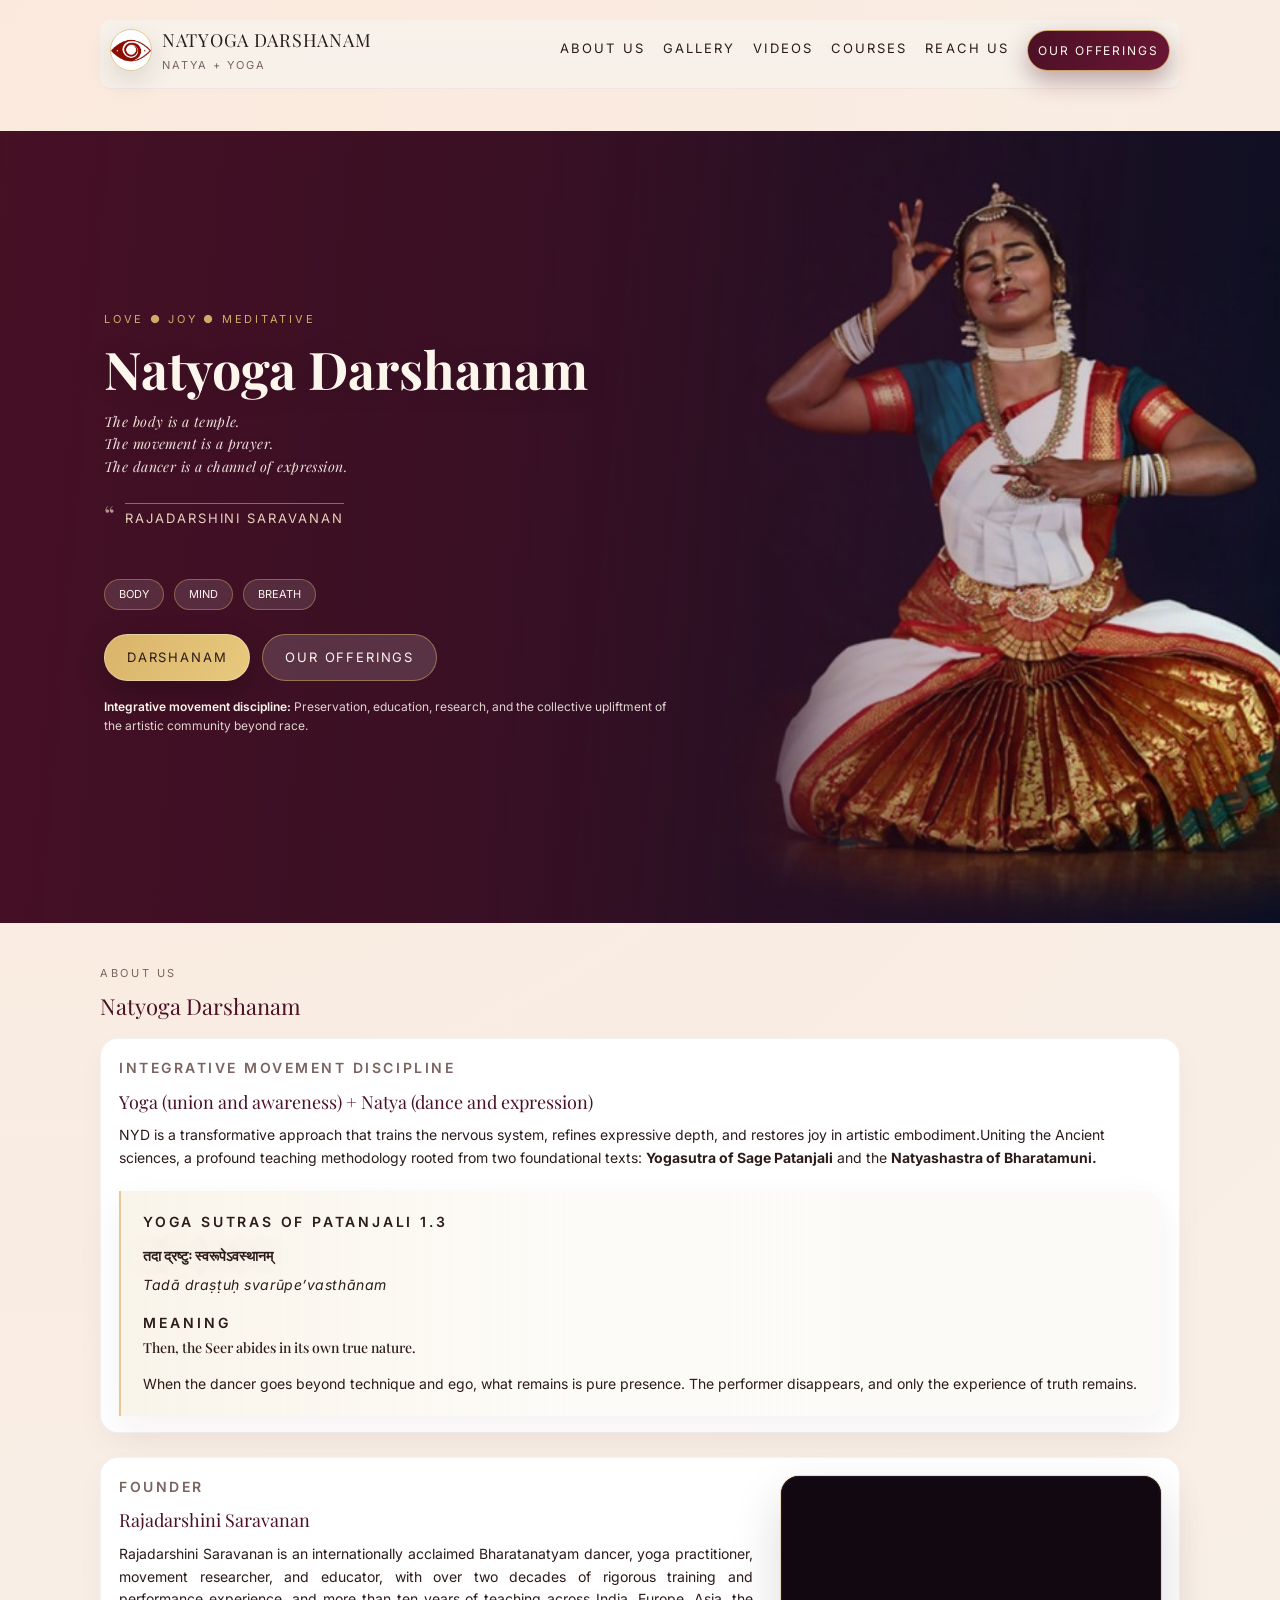
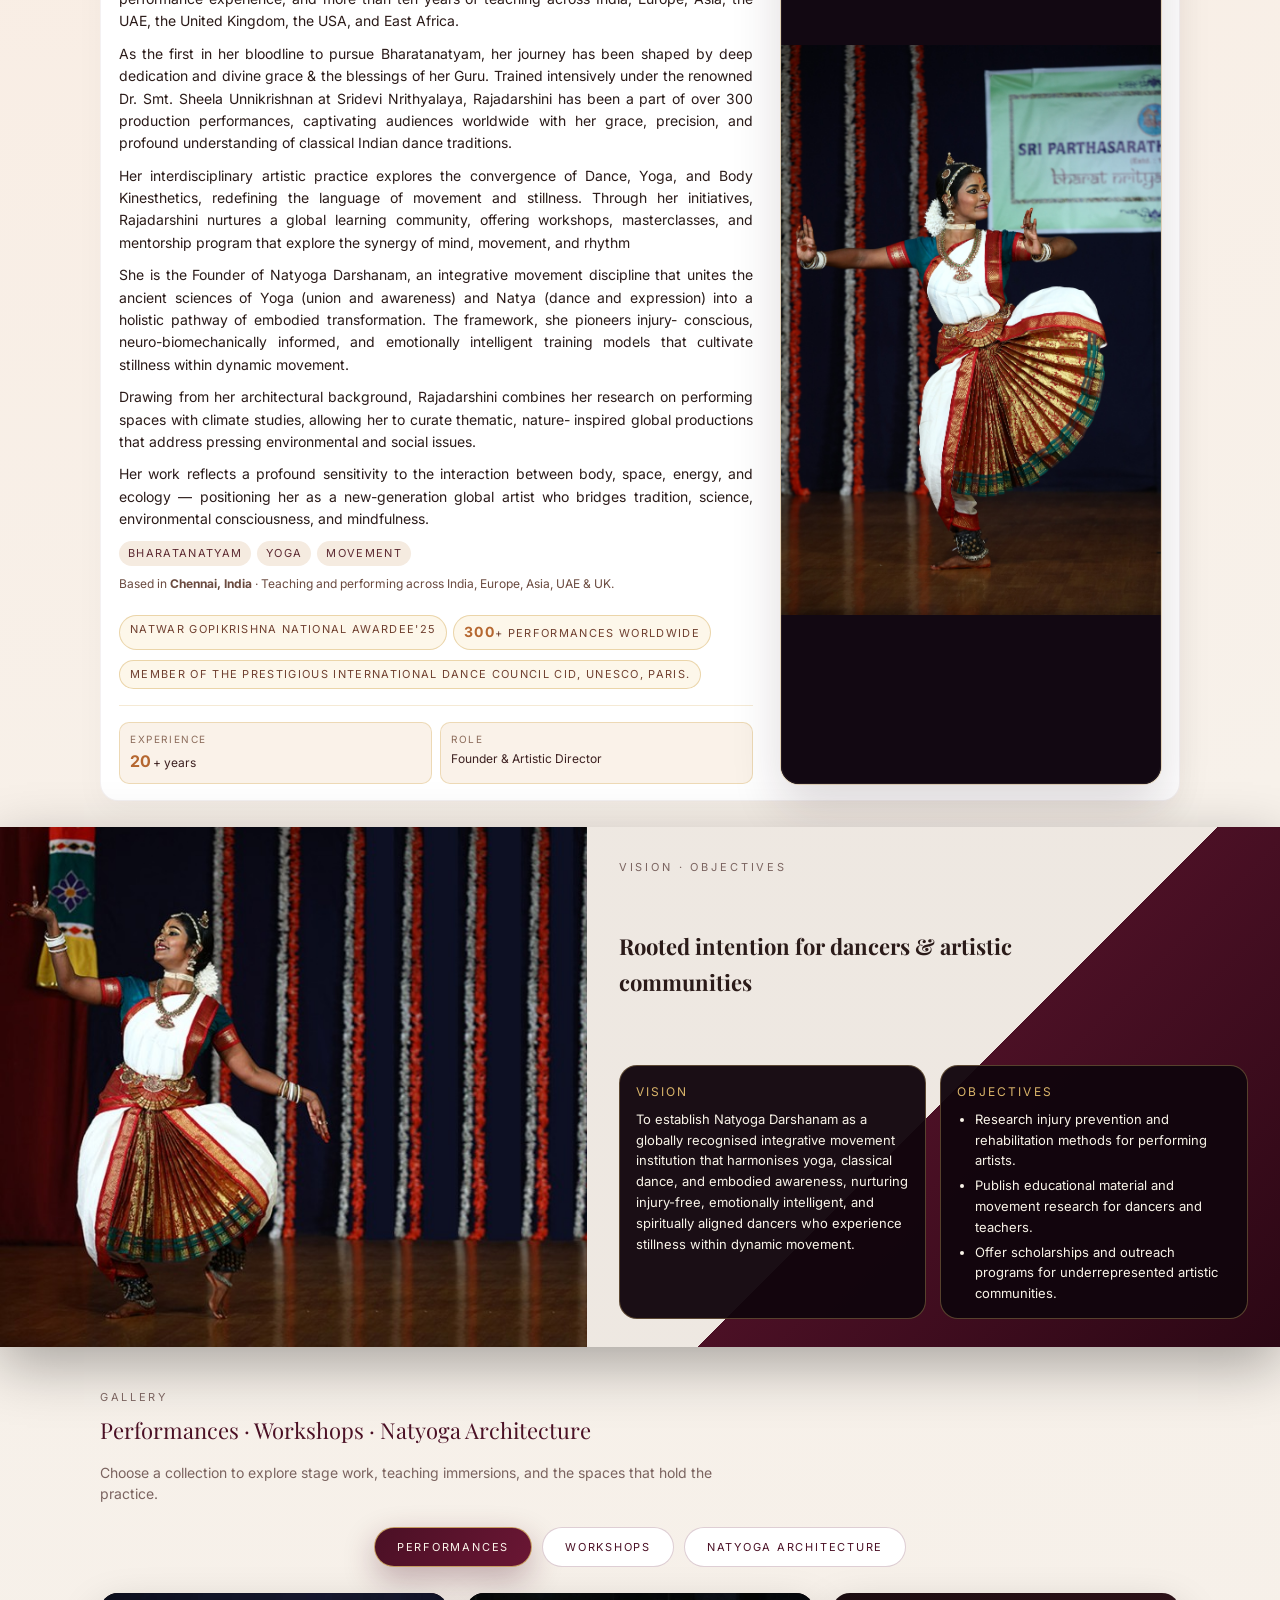
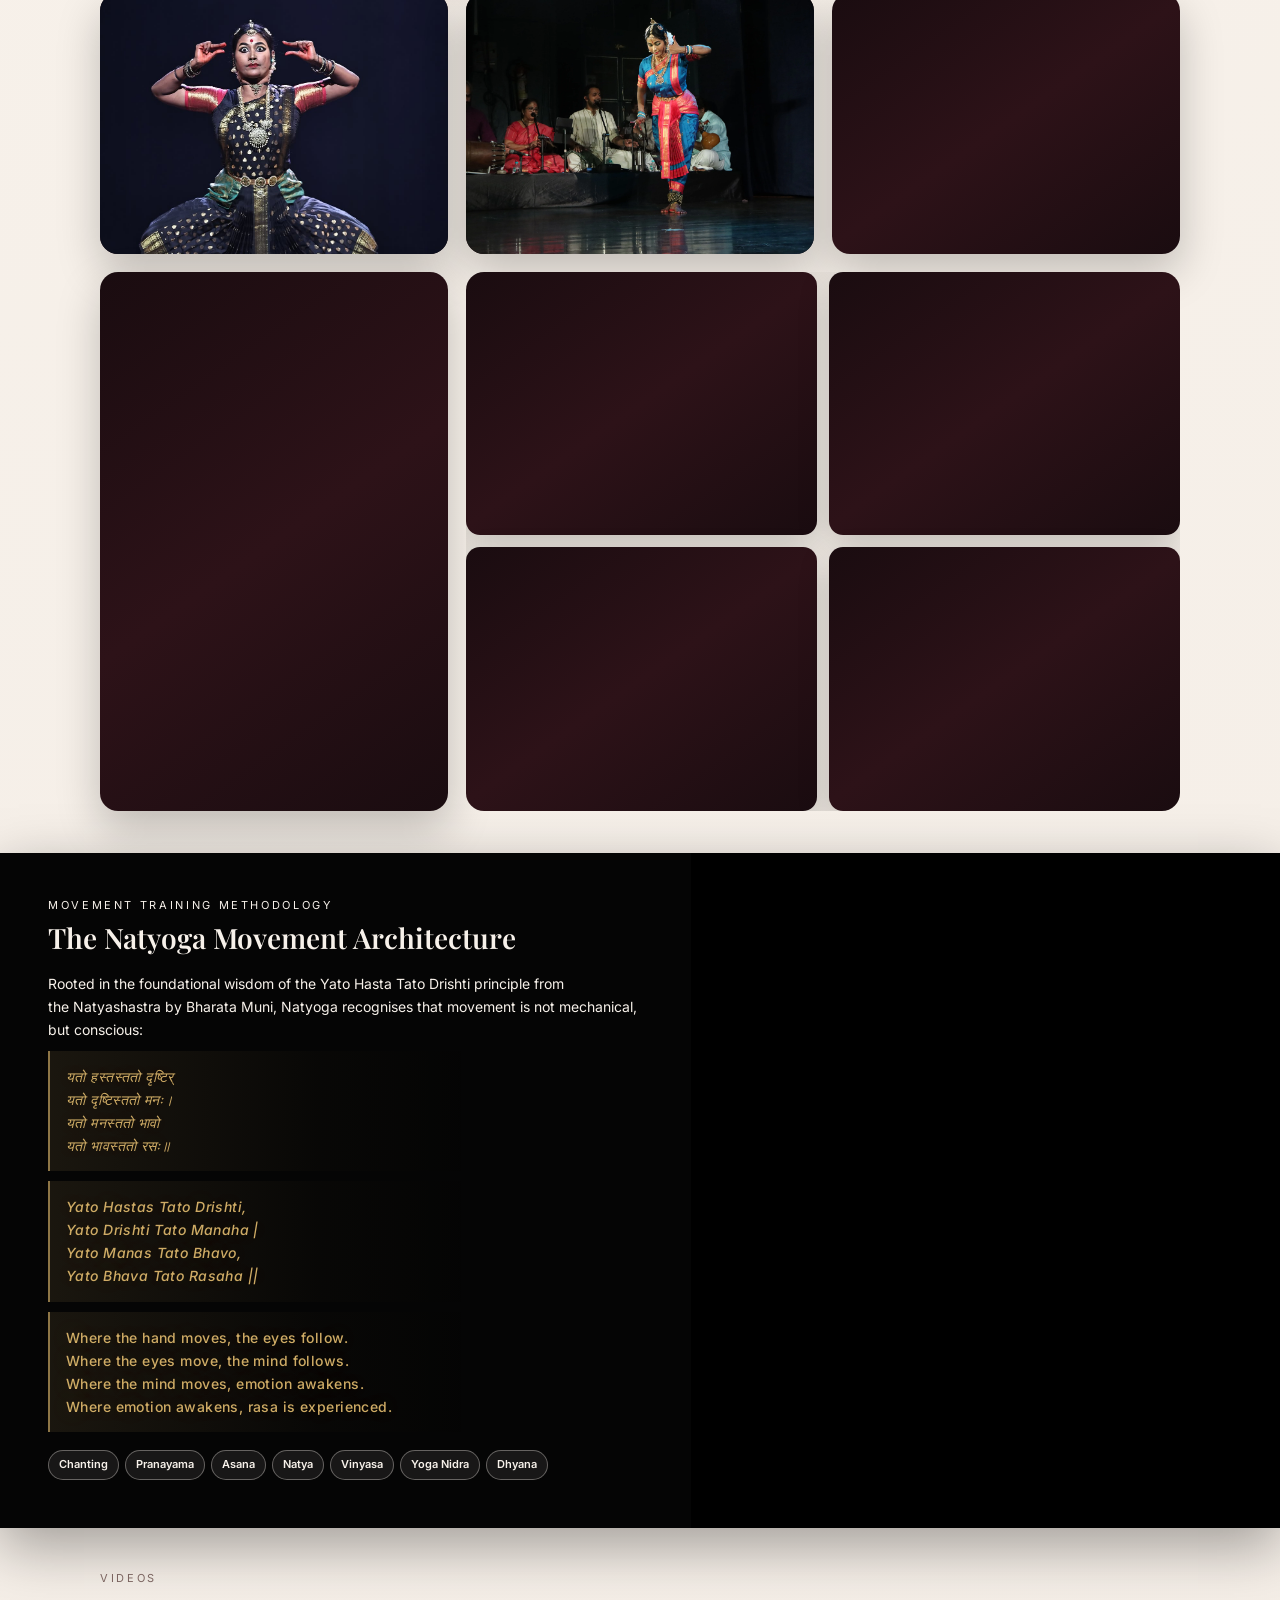
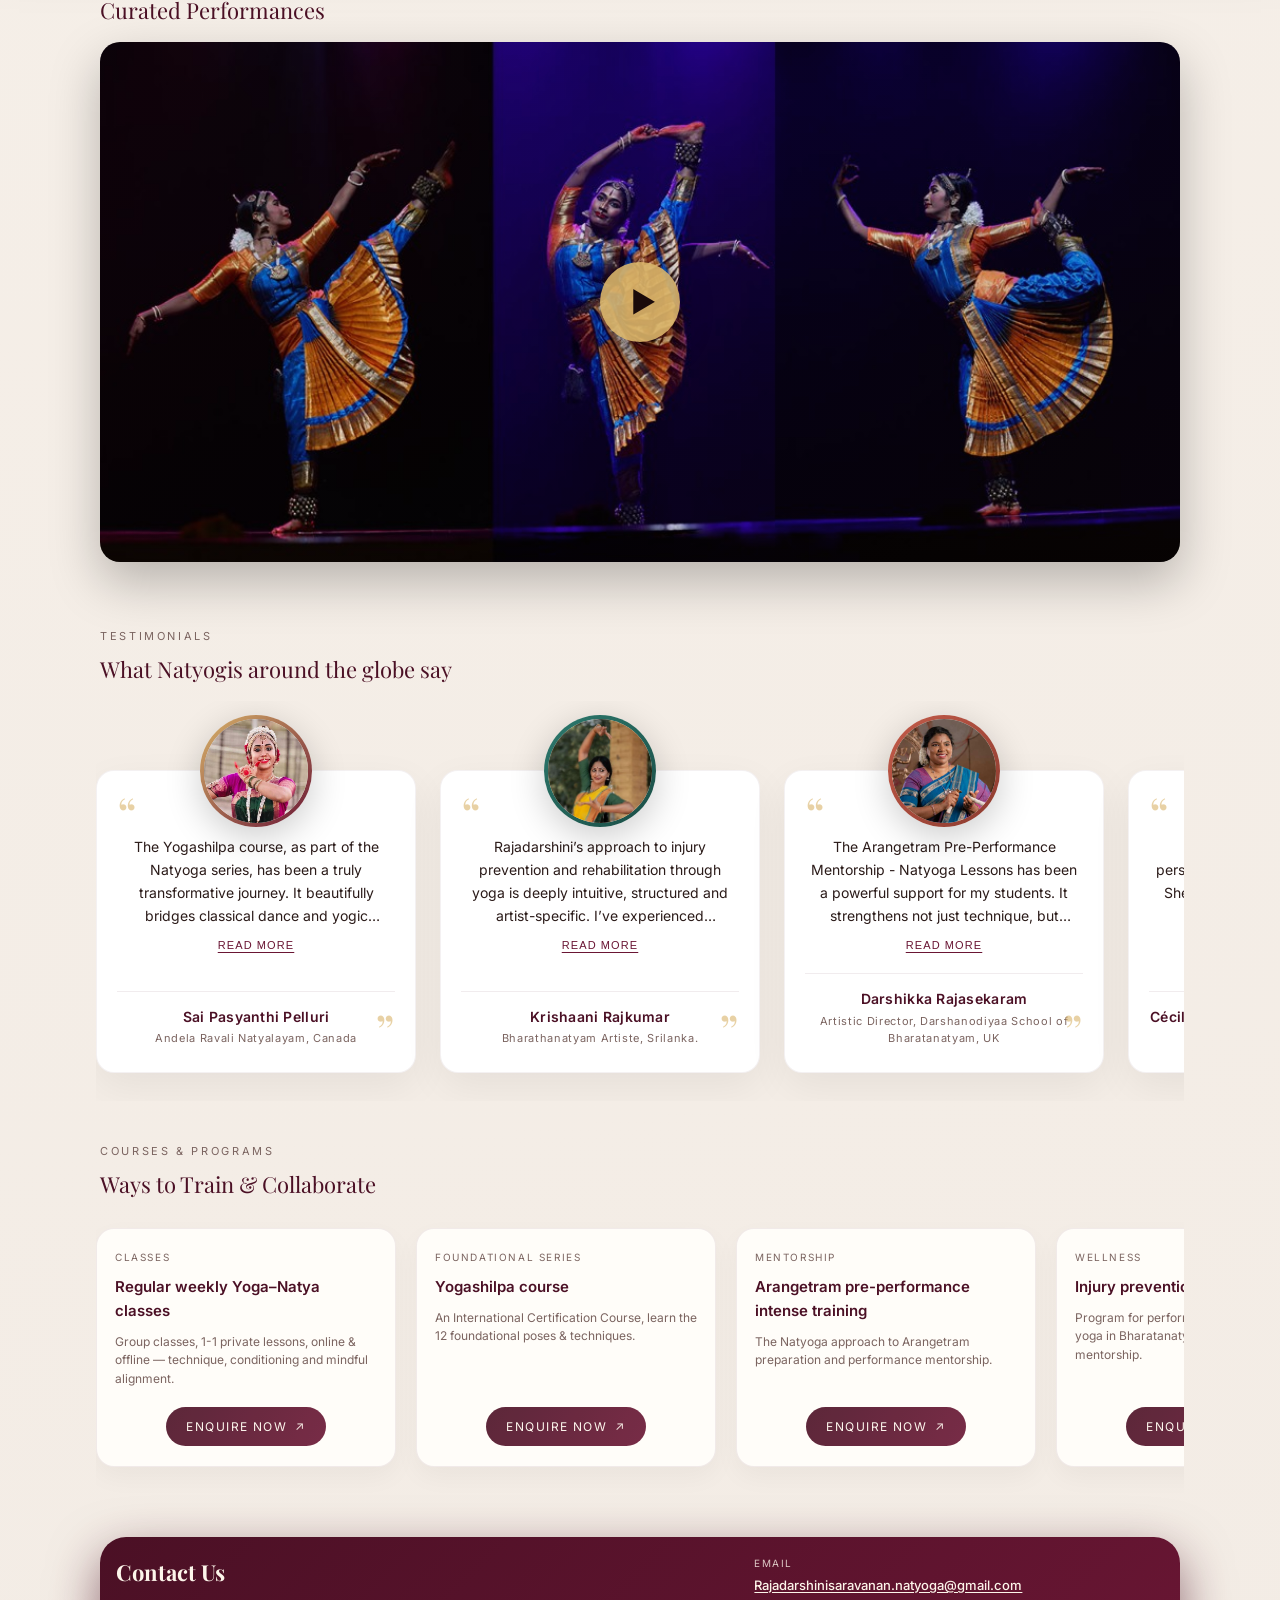
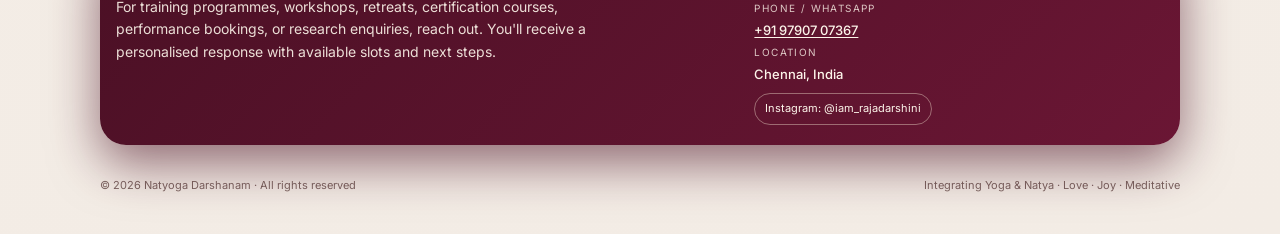
==== index.html @ 484544a0 "Feedback Fixes" ====
<!DOCTYPE html>
<html lang="en">

<head>
  <meta charset="UTF-8" />
  <title>Natyoga Darshanam | Rajadarshini Saravanan</title>
  <meta name="viewport" content="width=device-width, initial-scale=1" />
  <meta name="description"
    content="Natyoga Darshanam – Integrative movement discipline uniting Yoga and Natya. Founder Rajadarshini Saravanan. Vision, mission, training & contact." />
  <meta name="robots" content="index, follow" />
  <link rel="canonical" href="https://natyogadarshanam.org/" />
  <meta property="og:type" content="website" />
  <meta property="og:title" content="Natyoga Darshanam | Rajadarshini Saravanan" />
  <meta property="og:description"
    content="Integrative movement discipline uniting Yoga and Natya. Vision, mission, training, courses and contact." />
  <meta property="og:url" content="https://natyogadarshanam.org/" />
  <meta property="og:image" content="https://natyogadarshanam.org/assets/logo1.jpeg" />
  <meta name="twitter:card" content="summary_large_image" />
  <meta name="twitter:title" content="Natyoga Darshanam | Rajadarshini Saravanan" />
  <meta name="twitter:description"
    content="Integrative movement discipline uniting Yoga and Natya. Vision, mission, training, courses and contact." />
  <meta name="twitter:image" content="https://natyogadarshanam.org/assets/logo1.jpeg" />
  <link rel="icon" href="assets/logo_white_final.png" type="image/png" />
  <link rel="preload" as="image" href="assets/hero-dancer.png" fetchpriority="high" />
  <link rel="preconnect" href="https://fonts.googleapis.com" />
  <link rel="preconnect" href="https://fonts.gstatic.com" crossorigin />
  <link rel="preload" as="style"
    href="https://fonts.googleapis.com/css2?family=Playfair+Display:wght@500;600&family=Inter:wght@300;400;500;600&display=swap" />
  <link
    href="https://fonts.googleapis.com/css2?family=Playfair+Display:wght@500;600&family=Inter:wght@300;400;500;600&display=swap"
    rel="stylesheet" media="print" onload="this.media='all'" />
  <noscript>
    <link
      href="https://fonts.googleapis.com/css2?family=Playfair+Display:wght@500;600&family=Inter:wght@300;400;500;600&display=swap"
      rel="stylesheet" />
  </noscript>
  <link rel="stylesheet" href="styles.css" />
  <script type="application/ld+json">
    {
      "@context": "https://schema.org",
      "@type": "Organization",
      "name": "Natyoga Darshanam",
      "url": "https://natyogadarshanam.org/",
      "logo": "https://natyogadarshanam.org/assets/logo1.jpeg"
    }
  </script>
  <script type="application/ld+json">
    {
      "@context": "https://schema.org",
      "@type": "WebSite",
      "name": "Natyoga Darshanam",
      "url": "https://natyogadarshanam.org/"
    }
  </script>
</head>

<body>
  <div class="page">
    <!-- Nav -->
    <header class="nav">
      <div class="nav-inner">
        <div class="nav-left">
          <a href="#top" class="nav-logo" aria-label="Go to home">
            <img src="assets/logo_white_final.png" alt="Rajadarshini Saravanan" />
          </a>
          <div class="nav-title">
            <div class="nav-title-main">Natyoga Darshanam</div>
            <div class="nav-title-sub">Natya + Yoga</div>
          </div>
        </div>
        <div class="nav-links">
          <a href="#about">About Us</a>
          <a href="#gallery">Gallery</a>
          <a href="#videos">Videos</a>
          <a href="#offerings">Courses</a>
          <a href="#contact">Reach Us</a>
          <a href="#offerings" class="nav-cta">
            Our Offerings
          </a>
        </div>
      </div>
    </header>

    <!-- Hero – full-width hero image with animations -->
    <main>
      <div class="hero-wrap">
        <section class="hero" id="top">
          <div class="hero-bg hero-bg-dancer">
            <video class="hero-bg-video" autoplay muted loop playsinline preload="metadata"
              poster="assets/hero-dancer.png">
              <source src="assets/Website_hero_gif_speed_1.mp4" type="video/mp4" />
            </video>
            <img src="assets/hero-dancer.png" alt="Rajadarshini Saravanan – Bharatanatyam in Natyoga"
              fetchpriority="high" loading="eager" decoding="async" />
          </div>
          <div class="hero-content">
            <div class="hero-inner">
              <div class="eyebrow">
                Love ● Joy ● Meditative
              </div>
              <h1 class="hero-title">Natyoga Darshanam</h1>
              <p class="hero-tagline hero-tagline-poem">
                The body is a temple.<br />
                The movement is a prayer.<br />
                The dancer is a channel of expression.
              </p>
              <div class="hero-quote-meta">
                <span class="hero-quote-mark">“</span>
                <span class="hero-quote-author">Rajadarshini Saravanan</span>
              </div>
              <!-- <p class="hero-tagline hero-tagline-sub">
                An integrative movement discipline uniting the ancient sciences of Yoga and Natya — from two foundational texts: the Yogasutra of Sage Patanjali and the Natyashastra of Bharatamuni.
              </p> -->

              <div class="highlight-chips" style="margin-top: 50px;">
                <span class="chip">BODY</span>
                <span class="chip">MIND</span>
                <span class="chip">BREATH</span>
              </div>

              <div class="hero-cta-row">
                <a href="#about" class="btn-primary">
                  <!-- <span class="icon">●</span> -->
                  Darshanam
                </a>
                <a href="#offerings" class="btn-ghost">Our Offerings</a>
              </div>

              <p class="hero-subnote">
                <strong>Integrative movement discipline:</strong> Preservation, education, research, and the collective
                upliftment of the artistic community beyond race.
              </p>
            </div>
          </div>
        </section>
      </div>

      <!-- About Us – Vision, Mission, Objectives -->
      <section id="about" class="scroll-reveal">
        <div class="section-label">About Us</div>
        <div class="section-title">Natyoga Darshanam</div>

        <div class="card about-intro">
          <div class="card-title">Integrative movement discipline</div>
          <div class="card-heading">
            Yoga (union and awareness) + Natya (dance and expression)
          </div>
          <p>
            NYD is a transformative approach that trains the nervous system, refines expressive depth, and restores joy
            in artistic embodiment.​Uniting the Ancient sciences, a profound teaching methodology rooted from two
            foundational texts: ​
            <strong>Yogasutra of Sage Patanjali</strong> and the <strong>Natyashastra of Bharatamuni.</strong>
          </p>

          <aside class="about-intro-sutra" aria-label="Yoga Sutra 1.3">
            <p class="about-intro-sutra__ref">Yoga Sutras of Patanjali 1.3</p>
            <p class="about-intro-sutra__sanskrit" lang="sa">तदा द्रष्टुः स्वरूपेऽवस्थानम्</p>
            <p class="about-intro-sutra__iast">Tadā draṣṭuḥ svarūpe’vasthānam</p>
            <p class="about-intro-sutra__meaning-label">Meaning</p>
            <p class="about-intro-sutra__meaning">Then, the Seer abides in its own true nature.</p>
            <p class="about-intro-sutra__body">
              When the dancer goes beyond technique and ego, what remains is pure presence. The performer disappears,
              and only the experience of truth remains.
            </p>
          </aside>
        </div>

        <div class="card founder-card">
          <div class="founder-card-main">
            <div class="founder-card-body">
              <div class="founder-card-text">
                <div class="card-title">Founder</div>
                <div class="card-heading">Rajadarshini Saravanan</div>
                <p>
                  Rajadarshini Saravanan is an internationally acclaimed Bharatanatyam dancer, yoga
                  practitioner, movement researcher, and educator, with over two decades of rigorous
                  training and performance experience, and more than ten years of teaching across India,
                  Europe, Asia, the UAE, the United Kingdom, the USA, and East Africa.
                </p>
                <p>
                  As the first in her bloodline to pursue Bharatanatyam, her journey has been shaped by
                  deep dedication and divine grace & the blessings of her Guru. Trained intensively under the
                  renowned Dr. Smt. Sheela Unnikrishnan at Sridevi Nrithyalaya, Rajadarshini has been a
                  part of over 300 production performances, captivating audiences worldwide with her
                  grace, precision, and profound understanding of classical Indian dance traditions.
                </p>
                <p>
                  Her interdisciplinary artistic practice explores the convergence of Dance, Yoga, and Body
                  Kinesthetics, redefining the language of movement and stillness. Through her initiatives,
                  Rajadarshini nurtures a global learning community, offering workshops, masterclasses,
                  and mentorship program that explore the synergy of mind, movement, and rhythm
                </p>
                <p>
                  She is the Founder of Natyoga Darshanam, an integrative movement discipline that unites
                  the ancient sciences of Yoga (union and awareness) and Natya (dance and expression)
                  into a holistic pathway of embodied transformation. The framework, she pioneers injury-
                  conscious, neuro-biomechanically informed, and emotionally intelligent training models that
                  cultivate stillness within dynamic movement.
                </p>
                <p>
                  Drawing from her architectural background, Rajadarshini combines her research on
                  performing spaces with climate studies, allowing her to curate thematic, nature-
                  inspired global productions that address pressing environmental and social issues.
                </p>
                <p>
                  Her work reflects a profound sensitivity to the interaction between body, space, energy,
                  and ecology — positioning her as a new-generation global artist who bridges tradition,
                  science, environmental consciousness, and mindfulness.
                </p>
                <div class="founder-card-tags">
                  <span>Bharatanatyam</span>
                  <span>Yoga</span>
                  <span>Movement</span>
                </div>
                <div class="founder-card-meta">
                  Based in <strong>Chennai, India</strong> · Teaching and performing across India, Europe, Asia, UAE
                  &amp; UK.
                </div>
              </div>
              <div class="founder-card-side">
                <div class="founder-pill-row">
                  <span class="founder-pill">Natwar Gopikrishna National AWARDEE'25</span>
                  <span class="founder-pill">
                    <span class="founder-counter" data-target="300">300</span>+ performances worldwide
                  </span>
                </div>
                <div class="founder-pill-row">
                  <span class="founder-pill">Member of the Prestigious International Dance Council CID, UNESCO,
                    Paris.</span>
                </div>
                <div class="founder-mini-grid">
                  <div class="founder-mini">
                    <div class="founder-mini-label">Experience</div>
                    <div class="founder-mini-value">
                      <span class="founder-counter" data-target="20">20</span>+ years
                    </div>
                  </div>
                  <div class="founder-mini">
                    <div class="founder-mini-label">Role</div>
                    <div class="founder-mini-value">Founder & Artistic Director</div>
                  </div>
                </div>
              </div>
            </div>
            <figure class="founder-card-visual">
              <img src="assets/Founder_profile.jpeg" alt="Rajadarshini Saravanan — Bharatanatyam performance"
                loading="lazy" decoding="async" />
            </figure>
          </div>
        </div>

        <div class="mv-wrap">
          <div class="mv-banner">
            <div class="mv-banner-image"></div>
            <div class="mv-banner-content">
              <div class="mv-eyebrow">Vision · Objectives</div>
              <h2 class="mv-title">Rooted intention for dancers &amp; artistic communities</h2>
              <div class="mv-panels">
                <div class="mv-panel">
                  <div class="mv-panel-label">Vision</div>
                  <p>
                    To establish Natyoga Darshanam as a globally recognised integrative movement institution that
                    harmonises yoga, classical dance, and embodied awareness, nurturing injury-free, emotionally
                    intelligent, and spiritually aligned dancers who experience stillness within dynamic movement.
                  </p>
                </div>
                <div class="mv-panel">
                  <div class="mv-panel-label">Objectives</div>
                  <ul class="mv-list">
                    <li>Research injury prevention and rehabilitation methods for performing artists.</li>
                    <li>Publish educational material and movement research for dancers and teachers.</li>
                    <li>Offer scholarships and outreach programs for underrepresented artistic communities.</li>
                  </ul>
                </div>
              </div>
            </div>
          </div>
        </div>
      </section>

      <!-- Gallery – grouped collections -->
      <section id="gallery" class="scroll-reveal">
        <div class="section-label">Gallery</div>
        <div class="section-title">Performances · Workshops · Natyoga Architecture</div>
        <p class="gallery-lead">
          Choose a collection to explore stage work, teaching immersions, and the spaces that hold the practice.
        </p>

        <div class="gallery-wrapper" id="galleryRoot">
          <div class="gallery-tabs" role="tablist" aria-label="Gallery collections">
            <button type="button" class="gallery-tab is-active" role="tab" id="gallery-tab-performances"
              aria-selected="true" aria-controls="gallery-panel-performances" data-gallery-tab="performances">
              Performances
            </button>
            <button type="button" class="gallery-tab" role="tab" id="gallery-tab-workshops" aria-selected="false"
              aria-controls="gallery-panel-workshops" data-gallery-tab="workshops">
              Workshops
            </button>
            <button type="button" class="gallery-tab" role="tab" id="gallery-tab-architecture" aria-selected="false"
              aria-controls="gallery-panel-architecture" data-gallery-tab="architecture">
              Natyoga Architecture
            </button>
          </div>

          <div class="gallery-panels">
            <div class="gallery-panel is-active" id="gallery-panel-performances" role="tabpanel"
              aria-labelledby="gallery-tab-performances" aria-hidden="false" data-gallery-panel="performances">
              <div class="gallery-grid">
                <figure class="gallery-item">
                  <img class="gallery-img--focus-down" src="assets/Gallery/Performances/Performance_1.jpg"
                    alt="Performance" loading="lazy" decoding="async" />
                </figure>
                <figure class="gallery-item">
                  <img src="assets/Gallery/Performances/Performance_2.webp" alt="Natyoga performance" loading="lazy"
                    decoding="async" />
                </figure>
                <figure class="gallery-item">
                  <img src="assets/Gallery/Performances/Performance_3.webp" alt="Performance moment" loading="lazy"
                    decoding="async" />
                </figure>
                <figure class="gallery-item">
                  <img src="assets/Gallery/Performances/Performance_4.jpg" alt="Stage performance" loading="lazy"
                    decoding="async" />
                </figure>
                <figure class="gallery-item gallery-item--wide gallery-item--mosaic">
                  <div class="gallery-mosaic">
                    <figure class="gallery-item gallery-mosaic__tile">
                      <img src="assets/Gallery/Performances/Performance_5.webp"
                        alt="Bharatanatyam performance — expressive abhinaya pose" loading="lazy" decoding="async" />
                    </figure>
                    <figure class="gallery-item gallery-mosaic__tile">
                      <img class="gallery-img--focus-right" src="assets/Gallery/Performances/Performance_6.webp"
                        alt="Bharatanatyam performance — stage moment" loading="lazy" decoding="async" />
                    </figure>
                    <figure class="gallery-item gallery-mosaic__tile">
                      <img src="assets/Gallery/Performances/Performance_7.webp" alt="Bharatanatyam performance — mudras"
                        loading="lazy" decoding="async" />
                    </figure>
                    <figure class="gallery-item gallery-mosaic__tile">
                      <img src="assets/Gallery/Performances/Performance_8.webp"
                        alt="Bharatanatyam performance — full pose" loading="lazy" decoding="async" />
                    </figure>
                  </div>
                </figure>
              </div>
            </div>

            <div class="gallery-panel" id="gallery-panel-workshops" role="tabpanel"
              aria-labelledby="gallery-tab-workshops" aria-hidden="true" data-gallery-panel="workshops">
              <div class="gallery-grid">
                <figure class="gallery-item">
                  <img
                    src="assets/Gallery/Workshops/International%20Seminar_Kodaikanal%20SHAPE%20Program%20for%20Women.jpg"
                    alt="International seminar — Kodaikanal SHAPE program for women" loading="lazy" decoding="async" />
                </figure>
                <figure class="gallery-item">
                  <img src="assets/Gallery/Workshops/Puppy%20Yoga-Scooby_s%20International%20Yoga%20Day.jpg"
                    alt="Puppy yoga — International Yoga Day" loading="lazy" decoding="async" />
                </figure>
                <figure class="gallery-item">
                  <img src="assets/Gallery/Workshops/V2%20Health%20Studio-Wellness%20and%20Breathwork.jpg"
                    alt="V2 Health Studio — wellness and breathwork" loading="lazy" decoding="async" />
                </figure>
                <figure class="gallery-item">
                  <img src="assets/Gallery/Workshops/Yoga%20for%20Dancers%2C%20Lila%20Arts%20Centre.jpg"
                    alt="Yoga for dancers — Lila Arts Centre" loading="lazy" decoding="async" />
                </figure>
                <figure class="gallery-item">
                  <img
                    src="assets/Gallery/Workshops/Yoga%20for%20Stress%20Management%20-%20Nallas%20Corporate%20Wellness%2C%20Coimbatore.jpg"
                    alt="Yoga for stress management — corporate wellness, Coimbatore" loading="lazy" decoding="async" />
                </figure>
                <figure class="gallery-item">
                  <img src="assets/Gallery/Workshops/Youth%20Seminar_Babuji%20Memorial%20Ashram%2C%20Chennai.jpg"
                    alt="Youth seminar — Babuji Memorial Ashram, Chennai" loading="lazy" decoding="async" />
                </figure>
              </div>
            </div>

            <div class="gallery-panel" id="gallery-panel-architecture" role="tabpanel"
              aria-labelledby="gallery-tab-architecture" aria-hidden="true" data-gallery-panel="architecture">
              <div class="gallery-grid">
                <figure class="gallery-item">
                  <img src="assets/Gallery/Natyoga%20Architecture/4D5A3940.JPG" alt="Natyoga architecture"
                    loading="lazy" decoding="async" />
                </figure>
                <figure class="gallery-item">
                  <img src="assets/Gallery/Natyoga%20Architecture/4D5A4031.JPG" alt="Practice space" loading="lazy"
                    decoding="async" />
                </figure>
                <figure class="gallery-item">
                  <img src="assets/Gallery/Natyoga%20Architecture/4D5A4093.JPG" alt="Movement space" loading="lazy"
                    decoding="async" />
                </figure>
                <figure class="gallery-item">
                  <img src="assets/Gallery/Natyoga%20Architecture/4D5A4101.JPG" alt="Studio architecture" loading="lazy"
                    decoding="async" />
                </figure>
                <figure class="gallery-item">
                  <img src="assets/Gallery/Natyoga%20Architecture/4D5A4107.JPG" alt="Natyoga space" loading="lazy"
                    decoding="async" />
                </figure>
                <figure class="gallery-item">
                  <img src="assets/Gallery/Natyoga%20Architecture/4D5A4150%20copy.jpg" alt="Architectural detail"
                    loading="lazy" decoding="async" />
                </figure>
              </div>
            </div>
          </div>
        </div>
      </section>

      <!-- Method / Practice -->
      <section id="method" class="scroll-reveal">
        <div class="method-wrap">
          <div class="method-banner">
            <div class="method-banner__text">
              <header class="method-banner__heading">
                <p class="method-banner__eyebrow">Movement Training Methodology</p>
                <h2 class="method-banner__headline">The Natyoga Movement Architecture</h2>
              </header>
              <p>
                Rooted in the foundational wisdom of the Yato Hasta Tato Drishti principle from the Natyashastra by
                Bharata Muni, Natyoga recognises that movement is not mechanical, but conscious:​
              </p>

              <section class="min-padding method-banner__quote method-banner__verse">
                <p>यतो हस्तस्ततो दृष्टिर् </p>
                <p>यतो दृष्टिस्ततो मनः। </p>
                <p>यतो मनस्ततो भावो </p>
                <p>यतो भावस्ततो रसः॥ </p>
              </section>

              <section class="min-padding method-banner__quote method-banner__verse">
                <p>Yato Hastas Tato Drishti, </p>
                <p>Yato Drishti Tato Manaha | </p>
                <p>Yato Manas Tato Bhavo, </p>
                <p>Yato Bhava Tato Rasaha ||</p>
              </section>

              <section class="min-padding method-banner__quote">
                <p>Where the hand moves, the eyes follow.​<br />
                  Where the eyes move, the mind follows.​<br />
                  Where the mind moves, emotion awakens.​<br />
                  Where emotion awakens, rasa is experienced.​</p>
              </section>

              <div class="pill-row method-banner__pills">
                <span class="pill">Chanting</span>
                <span class="pill">Pranayama</span>
                <span class="pill">Asana</span>
                <span class="pill">Natya</span>
                <span class="pill">Vinyasa</span>
                <span class="pill">Yoga Nidra</span>
                <span class="pill">Dhyana</span>
              </div>
            </div>

            <div class="method-banner__visual">
              <img src="assets/Website_2.webp" alt="Bharatanatyam artist in performance — embodying conscious movement"
                loading="lazy" decoding="async" />
            </div>
          </div>
        </div>
      </section>

      <!-- Videos – backdrop + play button to YouTube playlist -->
      <section id="videos" class="scroll-reveal">
        <div class="section-label">Videos</div>
        <div class="section-title">Curated Performances</div>
        <a class="videos-backdrop" href="https://youtube.com/playlist?list=PLENscC7haOfhuApcf1CWit1GX_Xono1iQ"
          target="_blank" rel="noreferrer" aria-label="Watch curated performances on YouTube"
          style="background-image: url('assets/playlist-backdrop.png');">
          <span class="videos-play-btn" aria-hidden="true">▶</span>
        </a>
      </section>

      <!-- Testimonials -->
      <section id="testimonials" class="scroll-reveal">
        <div class="section-label">Testimonials</div>
        <div class="section-title">What Natyogis around the globe say</div>

        <div class="testimonials-scroll">
          <div class="testimonials-grid">
            <!-- 1. Pasyanthi – Canada -->
            <div class="testimonial-card">
              <div class="testimonial-avatar" aria-hidden="true">
                <img src="assets/Testimonial44.jpeg" alt="" loading="lazy" />
              </div>
              <div class="testimonial-quote-wrap">
                <p class="testimonial-quote">
                  The Yogashilpa course, as part of the Natyoga series, has been a truly transformative journey. It
                  beautifully bridges classical dance and yogic awareness, deepening both body alignment and inner
                  stillness. Each session refined my technique while strengthening my breath and stage presence. The
                  clarity, structure, and spiritual depth of the teaching are exceptional. Grateful for this enriching
                  and grounding experience.
                </p>
                <button type="button" class="testimonial-read-more" aria-expanded="false">Read more</button>
              </div>
              <div class="testimonial-attribution">
                <div class="testimonial-name">Sai Pasyanthi Pelluri</div>
                <div class="testimonial-role">Andela Ravali Natyalayam, Canada</div>
              </div>
            </div>

            <!-- 2. Krisha – Srilanka -->
            <div class="testimonial-card">
              <div class="testimonial-avatar" aria-hidden="true">
                <img src="assets/Testimonial22.jpeg" alt="" loading="lazy" />
              </div>
              <div class="testimonial-quote-wrap">
                <p class="testimonial-quote">
                  Rajadarshini’s approach to injury prevention and rehabilitation through yoga is deeply intuitive,
                  structured and artist-specific. I’ve experienced improved strength, body awareness, and safer movement
                  patterns in a short time. It doesn’t just focus on recovery, but on long-term resilience.
                </p>
                <button type="button" class="testimonial-read-more" aria-expanded="false">Read more</button>
              </div>
              <div class="testimonial-attribution">
                <div class="testimonial-name">Krishaani Rajkumar</div>
                <div class="testimonial-role">Bharathanatyam Artiste, Srilanka.</div>
              </div>
            </div>

            <!-- 3. Darshika – UK -->
            <div class="testimonial-card">
              <div class="testimonial-avatar" aria-hidden="true">
                <img src="assets/Testimonial11.jpeg" alt="" loading="lazy" />
              </div>
              <div class="testimonial-quote-wrap">
                <p class="testimonial-quote">
                  The Arangetram Pre-Performance Mentorship - Natyoga Lessons has been a powerful support for my students. It strengthens not just technique, but mental focus and stage confidence. I’ve seen remarkable improvement in their presence and emotional depth before performance. The guidance is structured, practical, and rooted in authentic values. A truly valuable mentorship for every serious Arangetram aspirant.
                </p>
                <button type="button" class="testimonial-read-more" aria-expanded="false">Read more</button>
              </div>
              <div class="testimonial-attribution">
                <div class="testimonial-name">Darshikka Rajasekaram</div>
                <div class="testimonial-role">Artistic Director, Darshanodiyaa School of Bharatanatyam, UK</div>
              </div>
            </div>

            <!-- 4. AATMA – Paris -->
            <div class="testimonial-card">
              <div class="testimonial-avatar" aria-hidden="true">
                <img src="assets/Testimonial33.jpeg" alt="" loading="lazy" />
              </div>
              <div class="testimonial-quote-wrap">
                <p class="testimonial-quote">
                  She brings a kind and reflective perspective with a sharp esthetic sense. She has a gift for seeing
                  potential and helps us exceed our own limits, consistently producing top tier work under tight
                  deadlines. A complete body mind and breathing workout. We are happy to learn from her
                </p>
                <button type="button" class="testimonial-read-more" aria-expanded="false">Read more</button>
              </div>
              <div class="testimonial-attribution">
                <div class="testimonial-name">Cécilia Pedepeyrau & Jeanine Soussay</div>
                <div class="testimonial-role">AATMA, Sod Paris, France</div>
              </div>
            </div>

            <!-- 5. Manju – Tanzania -->
            <div class="testimonial-card">
              <div class="testimonial-avatar" aria-hidden="true">
                <img src="assets/Testimonial55.jpeg" alt="" loading="lazy" />
              </div>
              <div class="testimonial-quote-wrap">
                <p class="testimonial-quote">
                  I feel fortunate to have a teacher who has guided me in both dance and yoga. She understands my
                  strengths and weaknesses, encourages me constantly, and never judges when I falter. In fact, she cares
                  enough to get upset when I skip classes with my endless excuses — which says a lot about her
                  commitment to her students. I truly admire how she has evolved so beautifully from being a dancer and
                  architect into a yoga teacher who looks at growth in such a holistic way. Learning from her has been a
                  blessing. 🙏✨
                </p>
                <button type="button" class="testimonial-read-more" aria-expanded="false">Read more</button>
              </div>
              <div class="testimonial-attribution">
                <div class="testimonial-name">Manju Sreekumar</div>
                <div class="testimonial-role">Tanzania</div>
              </div>
            </div>

            <!-- 6. Priya – UK -->
            <div class="testimonial-card">
              <div class="testimonial-avatar" aria-hidden="true">
                <img src="assets/Testimonial66.jpeg" alt="" loading="lazy" />
              </div>
              <div class="testimonial-quote-wrap">
                <p class="testimonial-quote">
                  The regular weekly Yoga sessions have been a transformative addition to my journey as an Indian
                  classical dance teacher and performing artist.
                  Through your structured and disciplined approach, I experienced remarkable improvement in alignment,
                  breath control and core stability.
                  Integrating these principles into my dance training has elevated both techniques and endurance in my
                  students.
                  The practice beautifully bridges traditional movement with modern body awareness.
                  Beyond physical benefits, it has helped me with mental clarity.
                  I strongly recommend this Yoga program to performing artists worldwide seeking holistic excellence.
                </p>
                <button type="button" class="testimonial-read-more" aria-expanded="false">Read more</button>
              </div>
              <div class="testimonial-attribution">
                <div class="testimonial-name">Priya Sundar</div>
                <div class="testimonial-role">Dance Teacher, UK</div>
              </div>
            </div>
          </div>
        </div>
      </section>

      <!-- Offerings – horizontal scroll, pricing-style cards with Enroll now -->
      <section id="offerings" class="scroll-reveal">
        <div class="section-label">Courses &amp; Programs</div>
        <div class="section-title">Ways to Train &amp; Collaborate</div>

        <div class="offerings-scroll">
          <div class="offerings-cards">
            <div class="offering-card">
              <div class="offering-tag">Classes</div>
              <div class="offering-title">Regular weekly Yoga–Natya classes</div>
              <div class="offering-body">
                Group classes, 1-1 private lessons, online &amp; offline — technique, conditioning and mindful
                alignment.
              </div>
              <div class="offering-cta">
                <a class="offering-cta-btn" href="https://forms.gle/578icFye5dTvHwgr7" target="_blank"
                  rel="noreferrer">Enquire now</a>

              </div>
            </div>

            <div class="offering-card">
              <div class="offering-tag">Foundational series</div>
              <div class="offering-title">Yogashilpa course</div>
              <div class="offering-body">
                An International Certification Course, learn the 12 foundational poses & techniques.
              </div>
              <div class="offering-cta">
                <a class="offering-cta-btn" href="https://forms.gle/kiPViMbWSB9PAhTV9" target="_blank"
                  rel="noreferrer">Enquire now</a>
              </div>
            </div>

            <div class="offering-card">
              <div class="offering-tag">Mentorship</div>
              <div class="offering-title">Arangetram pre-performance intense training</div>
              <div class="offering-body">
                The Natyoga approach to Arangetram preparation and performance mentorship.
              </div>
              <div class="offering-cta">
                <a class="offering-cta-btn" href="https://forms.gle/578icFye5dTvHwgr7" target="_blank"
                  rel="noreferrer">Enquire now</a>

              </div>
            </div>
            <div class="offering-card">
              <div class="offering-tag">Wellness</div>
              <div class="offering-title">Injury prevention &amp; rehabilitation</div>
              <div class="offering-body">
                Program for performing artists — applied yoga in Bharatanatyam, performance mentorship.
              </div>
              <div class="offering-cta">
                <a class="offering-cta-btn" href="https://forms.gle/578icFye5dTvHwgr7" target="_blank"
                  rel="noreferrer">Enquire now</a>

              </div>
            </div>
            <div class="offering-card">
              <div class="offering-tag">Advanced</div>
              <div class="offering-title">Advanced Yoga for Dance Teachers</div>
              <div class="offering-body">
                Advanced exploration series for teachers and serious practitioners.
              </div>
              <div class="offering-cta">
                <a class="offering-cta-btn" href="https://forms.gle/578icFye5dTvHwgr7" target="_blank"
                  rel="noreferrer">Enquire now</a>
              </div>
            </div>
            <div class="offering-card">
              <div class="offering-tag">Outreach</div>
              <div class="offering-title">Village Outreach Program</div>
              <div class="offering-body">
                A not-for-profit vision where art is open for all beyond identity.
              </div>
              <div class="offering-cta">
                <a class="offering-cta-btn" href="https://forms.gle/578icFye5dTvHwgr7" target="_blank"
                  rel="noreferrer">Enquire now</a>
              </div>
            </div>
          </div>
        </div>
      </section>

      <!-- Contact / CTA -->
      <section id="contact" class="scroll-reveal">
        <div class="contact">
          <div>
            <h2>Contact Us</h2>
            <p>
              For training programmes, workshops, retreats, certification courses, performance bookings, or research
              enquiries, reach out. You'll receive a personalised response with available slots and next steps.
            </p>
          </div>
          <div class="contact-info">
            <div>
              <div class="contact-label">Email</div>
              <div class="contact-value">
                <a href="mailto:Rajadarshinisaravanan.natyoga@gmail.com">
                  Rajadarshinisaravanan.natyoga@gmail.com
                </a>
              </div>
            </div>
            <div>
              <div class="contact-label">Phone / WhatsApp</div>
              <div class="contact-value">
                <a href="tel:+919790707367">+91 97907 07367</a>
              </div>
            </div>
            <div>
              <div class="contact-label">Location</div>
              <div class="contact-value">Chennai, India</div>
            </div>

            <div class="social-row">
              <a class="social-pill" href="https://www.instagram.com/iam_rajadarshini" target="_blank" rel="noreferrer">
                Instagram: @iam_rajadarshini
              </a>
            </div>
          </div>
        </div>
      </section>

      <footer>
        <span>© <span id="year"></span> Natyoga Darshanam · All rights reserved</span>
        <span>Integrating Yoga &amp; Natya · Love · Joy · Meditative</span>
      </footer>
    </main>
  </div>

  <div id="galleryLightbox" class="gallery-lightbox" role="dialog" aria-modal="true" aria-label="Enlarged gallery image"
    hidden>
    <div class="gallery-lightbox__backdrop" data-lightbox-close tabindex="-1"></div>
    <button type="button" class="gallery-lightbox__close" aria-label="Close image preview">
      <span aria-hidden="true">&times;</span>
    </button>
    <figure class="gallery-lightbox__frame">
      <img class="gallery-lightbox__img"
        src="[data-uri]" alt="" decoding="async" />
    </figure>
  </div>

  <script>
    document.getElementById("year").textContent = new Date().getFullYear();

    // Gallery – tabbed collections (Performances / Workshops / Natyoga Architecture)
    (function () {
      var root = document.getElementById("galleryRoot");
      if (!root) return;
      var tablist = root.querySelector(".gallery-tabs");
      var tabs = [].slice.call(root.querySelectorAll(".gallery-tab[data-gallery-tab]"));
      var panels = [].slice.call(root.querySelectorAll(".gallery-panel[data-gallery-panel]"));
      if (!tabs.length || !panels.length) return;

      function activate(id) {
        tabs.forEach(function (tab) {
          var on = tab.getAttribute("data-gallery-tab") === id;
          tab.classList.toggle("is-active", on);
          tab.setAttribute("aria-selected", on ? "true" : "false");
          tab.tabIndex = on ? 0 : -1;
        });
        panels.forEach(function (panel) {
          var on = panel.getAttribute("data-gallery-panel") === id;
          panel.classList.toggle("is-active", on);
          panel.setAttribute("aria-hidden", on ? "false" : "true");
        });
      }

      tabs.forEach(function (tab) {
        tab.addEventListener("click", function () {
          activate(tab.getAttribute("data-gallery-tab"));
        });
      });

      tabs.forEach(function (t) {
        t.tabIndex = t.classList.contains("is-active") ? 0 : -1;
      });

      if (tablist) {
        tablist.addEventListener("keydown", function (e) {
          var i = tabs.indexOf(document.activeElement);
          if (i < 0) return;
          var next = i;
          if (e.key === "ArrowRight" || e.key === "ArrowDown") {
            next = (i + 1) % tabs.length;
          } else if (e.key === "ArrowLeft" || e.key === "ArrowUp") {
            next = (i - 1 + tabs.length) % tabs.length;
          } else if (e.key === "Home") {
            next = 0;
          } else if (e.key === "End") {
            next = tabs.length - 1;
          } else {
            return;
          }
          e.preventDefault();
          tabs[next].focus();
          activate(tabs[next].getAttribute("data-gallery-tab"));
        });
      }
    })();

    // Gallery images – reveal when each photo finishes loading (blur → sharp + shimmer off)
    (function () {
      var root = document.getElementById("galleryRoot");
      if (!root) return;
      function markLoaded(img) {
        var fig = img.closest(".gallery-item");
        if (fig) fig.classList.add("is-img-loaded");
      }
      root.querySelectorAll(".gallery-item img").forEach(function (img) {
        if (img.complete && img.naturalWidth > 0) {
          markLoaded(img);
        } else {
          img.addEventListener(
            "load",
            function onImgLoad() {
              img.removeEventListener("load", onImgLoad);
              markLoaded(img);
            },
            { once: true }
          );
          img.addEventListener(
            "error",
            function onImgErr() {
              img.removeEventListener("error", onImgErr);
              markLoaded(img);
            },
            { once: true }
          );
        }
      });
    })();

    // Gallery lightbox – click image for full-size preview, close with × / backdrop / Escape
    (function () {
      var root = document.getElementById("galleryRoot");
      var lb = document.getElementById("galleryLightbox");
      if (!root || !lb) return;
      var lbImg = lb.querySelector(".gallery-lightbox__img");
      var closeBtn = lb.querySelector(".gallery-lightbox__close");
      var backdrop = lb.querySelector("[data-lightbox-close]");
      if (!lbImg || !closeBtn || !backdrop) return;

      var prevFocus = null;

      function openLightbox(src, alt) {
        if (!src) return;
        prevFocus = document.activeElement;
        lbImg.src = src;
        lbImg.alt = alt || "";
        lb.removeAttribute("hidden");
        lb.classList.add("is-open");
        document.body.classList.add("gallery-lightbox-open");
        closeBtn.focus();
      }

      var placeholderSrc =
        "[data-uri]";

      function closeLightbox() {
        if (!lb.classList.contains("is-open")) return;
        lb.classList.remove("is-open");
        lb.setAttribute("hidden", "");
        lbImg.src = placeholderSrc;
        lbImg.alt = "";
        document.body.classList.remove("gallery-lightbox-open");
        if (prevFocus && typeof prevFocus.focus === "function") {
          prevFocus.focus();
        }
      }

      root.addEventListener("click", function (e) {
        var img = e.target.closest(".gallery-panel .gallery-item img");
        if (!img) return;
        e.preventDefault();
        var fullSrc = img.currentSrc || img.getAttribute("src");
        openLightbox(fullSrc, img.getAttribute("alt") || "");
      });

      closeBtn.addEventListener("click", closeLightbox);
      backdrop.addEventListener("click", closeLightbox);
      lb.addEventListener("click", function (e) {
        if (e.target === lb) closeLightbox();
      });

      document.addEventListener("keydown", function (e) {
        if (e.key !== "Escape") return;
        if (!lb.classList.contains("is-open")) return;
        e.preventDefault();
        closeLightbox();
      });
    })();

    // Gallery overlapping carousel – auto-scroll + dots (loops back to start)
    (function () {
      const track = document.getElementById("galleryCarouselTrack");
      const dotsEl = document.getElementById("galleryCarouselDots");
      if (!track || !dotsEl) return;
      const items = track.querySelectorAll(".gallery-carousel-item");
      const total = items.length;
      const stepPx = window.innerWidth <= 640 ? 220 : 260; // 280-60 mobile, 340-80 desktop
      let current = 0;

      for (let i = 0; i < total; i++) {
        const dot = document.createElement("button");
        dot.type = "button";
        dot.className = "gallery-carousel-dot" + (i === 0 ? " active" : "");
        dot.setAttribute("aria-label", "Go to slide " + (i + 1));
        dot.addEventListener("click", () => goTo(i));
        dotsEl.appendChild(dot);
      }
      const dots = dotsEl.querySelectorAll(".gallery-carousel-dot");

      function goTo(index) {
        if (index < 0) index = total - 1;
        if (index >= total) index = 0;
        current = index;
        track.style.transform = "translateX(-" + current * stepPx + "px)";
        dots.forEach((d, i) => d.classList.toggle("active", i === current));
      }
      goTo(0);

      setInterval(function () {
        goTo(current + 1);
      }, 4500);
    })();

    // Vision / Mission / Objectives – side menu switch
    document.querySelectorAll(".vm-sidebar-btn").forEach((btn) => {
      btn.addEventListener("click", () => {
        const id = btn.getAttribute("data-vm");
        if (!id) return;
        document.querySelectorAll(".vm-sidebar-btn").forEach((b) => b.classList.remove("active"));
        document.querySelectorAll(".vm-panel").forEach((p) => p.classList.remove("active"));
        btn.classList.add("active");
        const panel = document.getElementById("vm-" + id);
        if (panel) panel.classList.add("active");
      });
    });

    // Testimonial Read more / Show less
    document.querySelectorAll(".testimonial-read-more").forEach((btn) => {
      btn.addEventListener("click", () => {
        const card = btn.closest(".testimonial-card");
        const isExpanded = card.classList.toggle("is-expanded");
        btn.setAttribute("aria-expanded", isExpanded);
        btn.textContent = isExpanded ? "Show less" : "Read more";
      });
    });

    // Scroll reveal: fade + slide in when section enters viewport
    (function () {
      var els = document.querySelectorAll(".scroll-reveal");
      if (!els.length || !("IntersectionObserver" in window)) {
        els.forEach(function (el) { el.classList.add("is-visible"); });
        return;
      }
      var observer = new IntersectionObserver(
        function (entries) {
          entries.forEach(function (entry) {
            if (entry.isIntersecting) {
              entry.target.classList.add("is-visible");
            }
          });
        },
        { rootMargin: "0px 0px -60px 0px", threshold: 0.05 }
      );
      els.forEach(function (el) { observer.observe(el); });
    })();

    // Method section: replay hero image slide each time the section enters the viewport
    (function () {
      var method = document.getElementById("method");
      if (!method) return;
      if (!("IntersectionObserver" in window)) {
        method.classList.add("method-banner-visual-in");
        return;
      }
      var io = new IntersectionObserver(
        function (entries) {
          entries.forEach(function (entry) {
            if (entry.isIntersecting) {
              method.classList.remove("method-banner-visual-in");
              window.requestAnimationFrame(function () {
                window.requestAnimationFrame(function () {
                  method.classList.add("method-banner-visual-in");
                });
              });
            } else {
              method.classList.remove("method-banner-visual-in");
            }
          });
        },
        { rootMargin: "0px 0px -60px 0px", threshold: 0.06 }
      );
      io.observe(method);
    })();

    // Nav anchor scroll: always scroll to target (even if hash is already the same)
    (function () {
      var navLinks = document.querySelectorAll('.nav-links a[href^="#"], .nav-logo[href^="#"]');
      navLinks.forEach(function (link) {
        link.addEventListener("click", function (e) {
          var targetId = link.getAttribute("href");
          if (!targetId) return;
          var targetEl = document.querySelector(targetId);
          if (!targetEl) return;
          e.preventDefault();
          targetEl.scrollIntoView({ behavior: "smooth", block: "start" });
          if (window.history && window.history.replaceState) {
            window.history.replaceState(null, "", targetId);
          }
        });
      });
    })();

    // Founder counters – animate numbers when About section enters view
    (function () {
      var counters = document.querySelectorAll(".founder-counter");
      if (!counters.length) return;

      function animateCounter(el) {
        var target = parseInt(el.getAttribute("data-target"), 10);
        if (!target || el.dataset.animated === "true") return;
        el.dataset.animated = "true";
        var duration = 1600;
        var start = 0;
        var startTime = null;

        function step(timestamp) {
          if (!startTime) startTime = timestamp;
          var progress = Math.min((timestamp - startTime) / duration, 1);
          var value = Math.floor(progress * target);
          el.textContent = value;
          if (progress < 1) {
            window.requestAnimationFrame(step);
          } else {
            el.textContent = target;
          }
        }
        window.requestAnimationFrame(step);
      }

      if ("IntersectionObserver" in window) {
        var aboutSection = document.getElementById("about");
        if (!aboutSection) {
          counters.forEach(animateCounter);
          return;
        }
        var io = new IntersectionObserver(
          function (entries) {
            entries.forEach(function (entry) {
              if (entry.isIntersecting) {
                counters.forEach(animateCounter);
                io.disconnect();
              }
            });
          },
          { rootMargin: "0px 0px -40% 0px", threshold: 0.2 }
        );
        io.observe(aboutSection);
      } else {
        counters.forEach(animateCounter);
      }
    })();
  </script>
</body>

</html>
---- styles.css ----
:root {
  --bg: #f7f1ea;
  --bg-soft: #fbf6f1;
  --maroon: #4b1025;
  --maroon-soft: #6a1634;
  --gold: #d9b46a;
  --text: #2b1b19;
  --muted: #7b6460;
  --card-bg: #ffffff;
  --radius-lg: 18px;
  --radius-xl: 26px;
  --shadow-soft: 0 18px 45px rgba(0, 0, 0, 0.09);
}

* {
  box-sizing: border-box;
  margin: 0;
  padding: 0;
}

html {
  scroll-behavior: smooth;
}

body {
  font-family: "Inter", system-ui, -apple-system, BlinkMacSystemFont, sans-serif;
  background: radial-gradient(circle at top left, #fbe9dd 0, #f7f1ea 40%, #f3ece5 100%);
  color: var(--text);
  line-height: 1.6;
  -webkit-font-smoothing: antialiased;
}

a {
  text-decoration: none;
  color: inherit;
}

.page {
  max-width: 1120px;
  margin: 0 auto;
  padding: 20px 20px 40px;
}

/* Top Nav */
.nav {
  border-radius: 10px;
  position: sticky;
  top: 0;
  z-index: 50;
  backdrop-filter: blur(14px);
  background: linear-gradient(
    to bottom,
    rgba(247, 241, 234, 0.98),
    rgba(247, 241, 234, 0.9)
  );
  border-bottom: 1px solid rgba(107, 33, 59, 0.06);
}

.nav-inner {
  display: flex;
  align-items: center;
  justify-content: space-between;
  gap: 24px;
  padding: 6px 10px 14px;
  max-width: 1120px;
  margin: 0 auto;
  width: 100%;
}

.nav-left {
  display: flex;
  align-items: center;
  gap: 10px;
  min-width: 0;
  flex-shrink: 1;
}

.nav-logo {
  width: 42px;
  height: 42px;
  border-radius: 999px;
  border: 1px solid rgba(217, 180, 106, 0.7);
  overflow: hidden;
  display: flex;
  align-items: center;
  justify-content: center;
  box-shadow: 0 10px 28px rgba(0, 0, 0, 0.12);
}

.nav-logo img {
  width: 100%;
  height: 100%;
  object-fit: cover;
  display: block;
}

.nav-title {
  display: flex;
  flex-direction: column;
  gap: 2px;
  min-width: 0;
}

.nav-title-main {
  font-family: "Playfair Display", serif;
  font-size: 18px;
  letter-spacing: 0.04em;
  text-transform: uppercase;
  white-space: nowrap;
  overflow: hidden;
  text-overflow: ellipsis;
  max-width: 220px;
}

.nav-title-sub {
  font-size: 11px;
  letter-spacing: 0.18em;
  text-transform: uppercase;
  color: var(--muted);
  white-space: nowrap;
  overflow: hidden;
  text-overflow: ellipsis;
  max-width: 220px;
}

@media (min-width: 1100px) {
  .nav-title-main,
  .nav-title-sub {
    max-width: none;
  }
}

.nav-links {
  display: flex;
  align-items: center;
  gap: 18px;
  font-size: 13px;
  text-transform: uppercase;
  letter-spacing: 0.16em;
  flex-shrink: 0;
}

.nav-links a:not(.nav-cta)   {
  position: relative;
  padding-bottom: 3px;
  cursor: pointer;
}

.nav-cta:hover {
  cursor: pointer;
}

.nav-links a::after {
  content: "";
  position: absolute;
  left: 0;
  bottom: 0;
  width: 0;
  height: 1px;
  background: linear-gradient(90deg, var(--gold), var(--maroon-soft));
  transition: width 0.25s ease;
}

.nav-links a:hover::after {
  width: 100%;
}

.nav-links a.nav-cta::after,
.nav-links a.nav-cta:hover::after {
  display: none;
}

.nav-cta {
  padding: 10px;
  border-radius: 999px;
  border: 1px solid rgba(217, 180, 106, 0.9);
  font-size: 12px;
  letter-spacing: 0.16em;
  text-transform: uppercase;
  background: linear-gradient(120deg, #4b1025, #6a1634);
  color: #fdf6ec;
  box-shadow: 0 10px 25px rgba(75, 16, 37, 0.35);
  cursor: default;
  white-space: nowrap;
}

/* Hero – full-width hero image with animations */
.hero-wrap {
  width: 100vw;
  margin-left: calc(-50vw + 50%);
  margin-right: calc(-50vw + 50%);
  position: relative;
  overflow: hidden;
}

.hero {
  min-height: 88vh;
  display: flex;
  align-items: center;
  position: relative;
  background: var(--maroon) center / cover no-repeat;
  background-color: #2d0f1a;
}

.hero-bg {
  position: absolute;
  inset: 0;
  z-index: 0;
}

.hero-bg img,
.hero-bg video {
  width: 100%;
  height: 100%;
  object-fit: cover;
  display: block;
  animation: heroImageReveal 1.4s ease-out forwards;
}

.hero-bg-video {
  position: absolute;
  inset: 0;
  z-index: 0;
}

.hero-bg-dancer img {
  position: relative;
  z-index: -1;
}

.hero-bg::after {
  content: "";
  position: absolute;
  inset: 0;
  background: linear-gradient(
    105deg,
    rgba(75, 16, 37, 0.92) 0%,
    rgba(75, 16, 37, 0.75) 35%,
    rgba(75, 16, 37, 0.4) 65%,
    transparent 100%
  );
  pointer-events: none;
}

/* Hero with dancer image: theme maroon left for text, reveal right */
.hero-bg-dancer::after {
  background: linear-gradient(
    95deg,
    rgba(75, 16, 37, 0.92) 0%,
    rgba(75, 16, 37, 0.72) 40%,
    rgba(75, 16, 37, 0.35) 70%,
    transparent 100%
  );
}

.hero-bg-dancer img,
.hero-bg-dancer video {
  /* Keep dancer's upper body in frame on large screens */
  object-position: 60% 20%;
}

.hero-tagline-poem {
  font-family: "Playfair Display", serif;
  font-size: clamp(15px, 2.2vw, 18px);
  line-height: 1.85;
  letter-spacing: 0.02em;
}

.hero-tagline-sub {
  font-size: 14px;
  opacity: 0.9;
  margin-top: -8px;
}

.hero-author {
  font-family: "Playfair Display", serif;
  font-size: 13px;
  font-style: italic;
  letter-spacing: 0.04em;
  color: rgba(217, 180, 106, 0.9);
  margin-top: 6px;
  margin-bottom: 0;
  max-width: 520px;
  text-align: right;
  animation: heroFadeUp 0.8s ease-out 0.6s backwards;
}

@keyframes heroImageReveal {
  from {
    opacity: 0;
    transform: scale(1.08);
  }
  to {
    opacity: 1;
    transform: scale(1);
  }
}

.hero-bg-dancer img {
  animation: heroImageReveal 1.4s ease-out forwards, heroDancerFloat 18s ease-in-out 2s infinite;
}
@keyframes heroDancerFloat {
  0%, 100% { transform: scale(1); }
  50% { transform: scale(1.03); }
}

.hero-content {
  position: relative;
  z-index: 2;
  max-width: 1120px;
  margin: 0 auto;
  padding: 48px 24px 56px;
  width: 100%;
}

.hero-inner {
  max-width: 580px;
}

.eyebrow {
  font-size: 11px;
  text-transform: uppercase;
  letter-spacing: 0.25em;
  color: rgba(217, 180, 106, 0.95);
  margin-bottom: 12px;
  animation: heroFadeUp 0.8s ease-out 0.25s backwards;
}

.hero-title {
  font-family: "Playfair Display", serif;
  font-size: clamp(36px, 5vw, 52px);
  line-height: 1.08;
  color: #fdf6ec;
  margin-bottom: 14px;
  text-shadow: 0 2px 24px rgba(0, 0, 0, 0.2);
  animation: heroFadeUp 0.8s ease-out 0.4s backwards;
}

.hero-tagline {
  font-size: 16px;
  color: rgba(253, 246, 236, 0.9);
  line-height: 1.6;
  max-width: 520px;
  margin-bottom: 22px;
  text-shadow: 0 1px 12px rgba(0, 0, 0, 0.15);
  animation: heroFadeUp 0.8s ease-out 0.55s backwards;
}

.highlight-chips {
  display: flex;
  flex-wrap: wrap;
  gap: 10px;
  margin-bottom: 24px;
}

.chip {
  font-size: 11px;
  padding: 6px 14px;
  border-radius: 999px;
  border: 1px solid rgba(217, 180, 106, 0.4);
  background: rgba(255, 255, 255, 0.12);
  color: #fdf6ec;
  backdrop-filter: blur(8px);
  animation: chipFadeIn 0.6s ease-out backwards, chipBreath 4s ease-in-out 1.2s infinite;
}

.chip:nth-child(1) { animation-delay: 0.7s, 1.2s; }
.chip:nth-child(2) { animation-delay: 0.85s, 1.35s; }
.chip:nth-child(3) { animation-delay: 1s, 1.5s; }

@keyframes chipFadeIn {
  from {
    opacity: 0;
    transform: translateY(8px);
  }
  to {
    opacity: 1;
    transform: translateY(0);
  }
}

@keyframes chipBreath {
  0%, 100% {
    opacity: 1;
    border-color: rgba(217, 180, 106, 0.4);
    box-shadow: 0 0 0 transparent;
  }
  50% {
    opacity: 0.92;
    border-color: rgba(217, 180, 106, 0.55);
    box-shadow: 0 0 12px rgba(217, 180, 106, 0.08);
  }
}

.hero-cta-row {
  display: flex;
  flex-wrap: wrap;
  gap: 12px;
  align-items: center;
  margin-bottom: 16px;
  animation: heroFadeUp 0.8s ease-out 0.85s backwards;
}

.btn-primary,
.btn-ghost {
  border-radius: 999px;
  padding: 12px 22px;
  font-size: 13px;
  letter-spacing: 0.14em;
  text-transform: uppercase;
  border: 1px solid transparent;
  display: inline-flex;
  align-items: center;
  gap: 8px;
  text-decoration: none;
  cursor: pointer;
  transition: transform 0.25s ease, box-shadow 0.25s ease;
}

.btn-primary:hover,
.btn-ghost:hover {
  transform: translateY(-2px);
}

.btn-primary {
  background: linear-gradient(120deg, #d9b46a, #e8c97d);
  border-color: rgba(255, 255, 255, 0.3);
  color: #2b1b19;
  box-shadow: 0 10px 28px rgba(0, 0, 0, 0.25);
}

.btn-primary span.icon {
  font-size: 14px;
  line-height: 1;
}

.btn-ghost {
  background: rgba(255, 255, 255, 0.15);
  border-color: rgba(217, 180, 106, 0.5);
  color: #fdf6ec;
}

.hero-subnote {
  font-size: 12px;
  color: rgba(253, 246, 236, 0.85);
  animation: heroFadeUp 0.8s ease-out 1s backwards;
}

.hero-subnote strong {
  font-weight: 600;
  color: #fdf6ec;
}

@keyframes heroFadeUp {
  from {
    opacity: 0;
    transform: translateY(28px);
  }
  to {
    opacity: 1;
    transform: translateY(0);
  }
}

.hero-scroll-hint {
  position: absolute;
  bottom: 24px;
  left: 50%;
  transform: translateX(-50%);
  display: flex;
  flex-direction: column;
  align-items: center;
  gap: 6px;
  color: rgba(253, 246, 236, 0.8);
  font-size: 10px;
  letter-spacing: 0.2em;
  text-transform: uppercase;
  animation: heroFadeUp 0.8s ease-out 1.2s backwards;
}

.hero-scroll-hint a {
  color: inherit;
}

.hero-scroll-icon {
  width: 28px;
  height: 44px;
  border: 2px solid rgba(217, 180, 106, 0.6);
  border-radius: 999px;
  position: relative;
  animation: heroScrollBounce 2s ease-in-out infinite;
}

.hero-scroll-icon::before {
  content: "";
  position: absolute;
  top: 8px;
  left: 50%;
  transform: translateX(-50%);
  width: 4px;
  height: 8px;
  background: var(--gold);
  border-radius: 999px;
}

@keyframes heroScrollBounce {
  0%, 100% { transform: translateY(0); }
  50% { transform: translateY(8px); }
}

/* Sections */
section {
  margin-top: 42px;
}

/* Scroll-triggered reveal: fade + slide up */
.scroll-reveal {
  opacity: 0;
  transform: translateY(32px);
  transition: opacity 0.6s ease-out, transform 0.6s ease-out;
}
.scroll-reveal.is-visible {
  opacity: 1;
  transform: translateY(0);
}
@media (prefers-reduced-motion: reduce) {
  .scroll-reveal {
    opacity: 1;
    transform: none;
    transition: none;
  }

  #method.scroll-reveal .method-banner__visual img,
  #method.scroll-reveal.method-banner-visual-in .method-banner__visual img {
    opacity: 1;
    transform: none;
    transition: none;
  }

  #about.scroll-reveal .founder-card-visual img,
  #about.scroll-reveal.is-visible .founder-card-visual img {
    opacity: 1;
    transform: none;
    filter: none;
    transition: none;
  }
}

/* Extra breathing room above testimonial avatars so they don't appear cropped */
#testimonials {
  padding-top: 24px;
}

/* Keep anchor targets visible below the sticky header */
#about {
  scroll-margin-top: 92px;
}

#gallery,
#videos {
  scroll-margin-top: 92px;
}

#offerings {
  scroll-margin-top: 92px;
}

#contact {
  scroll-margin-top: 92px;
}

.section-label {
  font-size: 11px;
  text-transform: uppercase;
  letter-spacing: 0.24em;
  color: var(--muted);
  margin-bottom: 6px;
}

.section-title {
  font-family: "Playfair Display", serif;
  font-size: 22px;
  color: var(--maroon);
  margin-bottom: 14px;
}

.two-col {
  display: grid;
  grid-template-columns: minmax(0, 1.4fr) minmax(0, 1fr);
  gap: 24px;
}

.about-intro { margin-bottom: 24px; }

/* Patanjali 1.3 — gold accent + soft scroll-in (with #about.scroll-reveal) */
.about-intro-sutra {
  margin-top: 22px;
  padding: 20px 20px 20px 22px;
  border-left: 2px solid rgba(217, 180, 106, 0.7);
  background: linear-gradient(
    90deg,
    rgba(217, 180, 106, 0.14) 0%,
    rgba(217, 180, 106, 0.05) 42%,
    rgba(247, 241, 234, 0.35) 100%
  );
  border-radius: 0 16px 16px 0;
  box-shadow: 0 12px 36px rgba(75, 16, 37, 0.06);
}

.about-intro-sutra__ref {
  margin: 0 0 12px;
  font-size: 11px;
  font-weight: 600;
  letter-spacing: 0.2em;
  text-transform: uppercase;
  color: var(--muted);
}

.about-intro-sutra__sanskrit {
  margin: 0 0 8px;
  font-family: "Playfair Display", "Georgia", serif;
  font-size: clamp(17px, 2.5vw, 22px);
  line-height: 1.45;
  font-weight: 600;
  color: #4b1025;
  text-shadow: 0 0 40px rgba(217, 180, 106, 0.25);
}

.about-intro-sutra__iast {
  margin: 0 0 16px;
  font-size: 14px;
  line-height: 1.55;
  font-style: italic;
  letter-spacing: 0.04em;
  color: rgba(139, 90, 48, 0.95);
}

.about-intro-sutra__meaning-label {
  margin: 0 0 4px;
  font-size: 10px;
  font-weight: 600;
  letter-spacing: 0.22em;
  text-transform: uppercase;
  color: #8c6c5b;
}

.about-intro-sutra__meaning {
  margin: 0 0 14px;
  font-family: "Playfair Display", "Georgia", serif;
  font-size: 16px;
  line-height: 1.45;
  font-weight: 500;
  color: #5d2430;
}

.about-intro-sutra__body {
  margin: 0;
  font-size: 14px;
  line-height: 1.7;
  color: var(--text);
}

#about.scroll-reveal .about-intro-sutra,
#about.scroll-reveal .about-intro-sutra__ref,
#about.scroll-reveal .about-intro-sutra__sanskrit,
#about.scroll-reveal .about-intro-sutra__iast,
#about.scroll-reveal .about-intro-sutra__meaning-label,
#about.scroll-reveal .about-intro-sutra__meaning,
#about.scroll-reveal .about-intro-sutra__body {
  opacity: 0;
  transform: translateY(14px);
  transition:
    opacity 0.65s cubic-bezier(0.22, 1, 0.36, 1),
    transform 0.7s cubic-bezier(0.22, 1, 0.36, 1);
}

#about.scroll-reveal.is-visible .about-intro-sutra {
  opacity: 1;
  transform: translateY(0);
  transition-delay: 0.12s;
}

#about.scroll-reveal.is-visible .about-intro-sutra__ref {
  opacity: 1;
  transform: translateY(0);
  transition-delay: 0.18s;
}

#about.scroll-reveal.is-visible .about-intro-sutra__sanskrit {
  opacity: 1;
  transform: translateY(0);
  transition-delay: 0.28s;
}

#about.scroll-reveal.is-visible .about-intro-sutra__iast {
  opacity: 1;
  transform: translateY(0);
  transition-delay: 0.36s;
}

#about.scroll-reveal.is-visible .about-intro-sutra__meaning-label {
  opacity: 1;
  transform: translateY(0);
  transition-delay: 0.44s;
}

#about.scroll-reveal.is-visible .about-intro-sutra__meaning {
  opacity: 1;
  transform: translateY(0);
  transition-delay: 0.5s;
}

#about.scroll-reveal.is-visible .about-intro-sutra__body {
  opacity: 1;
  transform: translateY(0);
  transition-delay: 0.58s;
}

@media (prefers-reduced-motion: reduce) {
  #about.scroll-reveal .about-intro-sutra,
  #about.scroll-reveal .about-intro-sutra__ref,
  #about.scroll-reveal .about-intro-sutra__sanskrit,
  #about.scroll-reveal .about-intro-sutra__iast,
  #about.scroll-reveal .about-intro-sutra__meaning-label,
  #about.scroll-reveal .about-intro-sutra__meaning,
  #about.scroll-reveal .about-intro-sutra__body,
  #about.scroll-reveal.is-visible .about-intro-sutra,
  #about.scroll-reveal.is-visible .about-intro-sutra__ref,
  #about.scroll-reveal.is-visible .about-intro-sutra__sanskrit,
  #about.scroll-reveal.is-visible .about-intro-sutra__iast,
  #about.scroll-reveal.is-visible .about-intro-sutra__meaning-label,
  #about.scroll-reveal.is-visible .about-intro-sutra__meaning,
  #about.scroll-reveal.is-visible .about-intro-sutra__body {
    opacity: 1;
    transform: none;
    transition: none;
  }
}

/* Founder – Rajadarshini Saravanan (card style to match About Us) */
.founder-card {
  margin-top: 20px;
}
.founder-card-main {
  display: grid;
  grid-template-columns: minmax(0, 1fr) minmax(260px, 380px);
  gap: 28px;
  align-items: stretch;
}

/* Left stack: bio + credentials; portrait sits alone in the right column */
.founder-card-body {
  display: flex;
  flex-direction: column;
  gap: 22px;
  min-width: 0;
}

.founder-card-text p {
  margin-bottom: 10px;
}
.founder-card-tags {
  display: flex;
  flex-wrap: wrap;
  gap: 6px;
  margin: 6px 0 8px;
}
.founder-card-tags span {
  padding: 4px 9px;
  border-radius: 999px;
  background: #f5ebe0;
  font-size: 11px;
  letter-spacing: 0.12em;
  text-transform: uppercase;
  color: #5d2a32;
  cursor: pointer;
  transition: transform 0.18s ease, box-shadow 0.18s ease, background 0.18s ease;
}
.founder-card-tags span:hover {
  transform: translateY(-1px);
  box-shadow: 0 4px 10px rgba(0, 0, 0, 0.12);
  background: #f2e0cf;
}
.founder-card-meta {
  font-size: 12px;
  color: #6a4a3f;
}
.founder-card-side {
  display: flex;
  flex-direction: column;
  gap: 10px;
}
.founder-pill-row {
  display: flex;
  flex-wrap: wrap;
  gap: 6px;
}
.founder-pill {
  padding: 5px 10px;
  border-radius: 999px;
  border: 1px solid rgba(217, 180, 106, 0.5);
  background: #fdf7ea;
  font-size: 11px;
  letter-spacing: 0.12em;
  text-transform: uppercase;
  color: #704030;
}
.founder-pill .founder-counter {
  font-weight: 700;
  font-size: 14px;
  color: #b56730;
}
.founder-mini-grid {
  display: grid;
  grid-template-columns: repeat(2, minmax(0, 1fr));
  gap: 8px;
  margin-top: 6px;
  padding-top: 16px;
  border-top: 1px solid rgba(217, 180, 106, 0.28);
}
.founder-mini {
  padding: 8px 10px;
  border-radius: 10px;
  background: rgba(250, 242, 232, 0.95);
  border: 1px solid rgba(217, 180, 106, 0.4);
}
.founder-mini-label {
  font-size: 10px;
  text-transform: uppercase;
  letter-spacing: 0.16em;
  color: #8c6c5b;
  margin-bottom: 2px;
}
.founder-mini-value {
  font-size: 12px;
  color: #3c2020;
}

.founder-mini-value .founder-counter {
  font-weight: 700;
  font-size: 16px;
  color: #b56730;
  margin-right: 2px;
}

/* Founder portrait — right column; stretches with long bio so it aligns with full left column */
.founder-card-visual {
  margin: 0;
  position: relative;
  border-radius: 18px;
  overflow: hidden;
  align-self: stretch;
  width: 100%;
  max-width: 380px;
  justify-self: end;
  min-height: 280px;
  display: flex;
  flex-direction: column;
  box-shadow:
    0 22px 50px rgba(45, 18, 28, 0.16),
    0 0 0 1px rgba(217, 180, 106, 0.4);
  background: linear-gradient(165deg, #2a1418 0%, #0f0608 100%);
}

.founder-card-visual::after {
  content: "";
  position: absolute;
  inset: 0;
  border-radius: inherit;
  pointer-events: none;
  box-shadow: inset 0 0 0 1px rgba(255, 248, 240, 0.07);
}

.founder-card-visual img {
  flex: 1;
  min-height: 0;
  width: 100%;
  height: 100%;
  object-fit: contain;
  object-position: center center;
  display: block;
  background: #120812;
}

#about.scroll-reveal .founder-card-visual img {
  opacity: 0;
  transform: translateX(20px) scale(1.04);
  filter: blur(12px) brightness(0.88);
  transition:
    opacity 0.95s ease-out,
    transform 1.05s cubic-bezier(0.22, 1, 0.36, 1),
    filter 0.9s ease-out;
}

#about.scroll-reveal.is-visible .founder-card-visual img {
  opacity: 1;
  transform: translateX(0) scale(1);
  filter: blur(0) brightness(1);
  transition-delay: 0.22s, 0.18s, 0.16s;
}

@media (max-width: 880px) {
  .founder-card-main {
    grid-template-columns: minmax(0, 1fr);
    gap: 22px;
    align-items: start;
  }

  .founder-card-body {
    order: 1;
  }

  .founder-card-visual {
    order: 2;
    justify-self: center;
    align-self: center;
    max-width: min(320px, 88vw);
    aspect-ratio: 3 / 4;
    max-height: 520px;
    min-height: 0;
    flex: none;
    height: auto;
  }

  .founder-card-visual img {
    flex: none;
    width: 100%;
    height: 100%;
    min-height: 220px;
    object-fit: contain;
    object-position: center center;
  }

  #about.scroll-reveal.is-visible .founder-card-visual img {
    transition-delay: 0.14s, 0.12s, 0.1s;
  }
}

/* Mission & Vision banner – inspired by reference slide */
.mv-wrap {
  width: 100vw;
  margin-left: calc(-50vw + 50%);
  margin-right: calc(-50vw + 50%);
  margin-top: 26px;
}
.mv-banner {
  width: 100%;  
  overflow: hidden;
  background: #120812;
  box-shadow: 0 18px 55px rgba(0, 0, 0, 0.32);
  display: grid;
  grid-template-columns: minmax(0, 1.1fr) minmax(0, 1.3fr);
  min-height: 520px;
}
.mv-banner-image {
  background: url("assets/mission-vision-banner.jpg") left center / cover no-repeat;
}
.mv-banner-content {
  background: linear-gradient(135deg, rgba(247, 241, 234, 0.96) 0%, rgba(247, 241, 234, 0.96) 52%, #4b1025 52%, #2b0714 100%);
  padding: 32px 32px 28px;
  display: flex;
  flex-direction: column;
  justify-content: space-between;
  transform: translateX(40px);
  opacity: 0;
  transition: transform 0.8s ease-out, opacity 0.8s ease-out;
}
#about.scroll-reveal.is-visible .mv-banner-content {
  transform: translateX(0);
  opacity: 1;
}
.mv-eyebrow {
  font-size: 11px;
  letter-spacing: 0.26em;
  text-transform: uppercase;
  color: var(--muted);
  margin-bottom: 6px;
}
.mv-title {
  font-family: "Playfair Display", serif;
  font-size: 22px;
  color: #2b1b19;
  max-width: 420px;
  margin: 0 0 18px;
}
.mv-panels {
  display: grid;
  grid-template-columns: repeat(2, minmax(0, 1fr));
  gap: 14px;
}
.mv-panel {
  background: rgba(17, 6, 13, 0.96);
  border-radius: 18px;
  padding: 16px 16px 14px;
  color: #f9f4e8;
  border: 1px solid rgba(217, 180, 106, 0.35);
}
.mv-panel-label {
  font-size: 12px;
  text-transform: uppercase;
  letter-spacing: 0.18em;
  color: var(--gold);
  margin-bottom: 8px;
}
.mv-panel p {
  font-size: 13px;
  line-height: 1.6;
  margin: 0;
}
.mv-list {
  list-style: disc;
  padding-left: 18px;
  margin: 0;
  font-size: 13px;
  line-height: 1.6;
}
.mv-list li + li {
  margin-top: 4px;
}

@media (max-width: 900px) {
  .mv-banner {
    grid-template-columns: minmax(0, 1fr);
  }
  .mv-banner-image {
    min-height: 260px;
  }
  .mv-banner-content {
    background: linear-gradient(160deg, rgba(247, 241, 234, 0.98) 0%, rgba(247, 241, 234, 0.98) 48%, #4b1025 48%, #2b0714 100%);
  }
}

@media (max-width: 640px) {
  .mv-banner {
    border-radius: 0;
  }
  .mv-panels {
    grid-template-columns: minmax(0, 1fr);
  }
  .mv-banner-content {
    padding: 20px 16px 18px;
  }
}

/* Vision / Mission / Objectives – side menu + content */
.vm-layout {
  display: grid;
  grid-template-columns: 200px 1fr;
  gap: 28px;
  align-items: start;
}
.vm-sidebar {
  position: sticky;
  top: 100px;
  display: flex;
  flex-direction: column;
  gap: 6px;
}
.vm-sidebar-btn {
  display: block;
  width: 100%;
  padding: 14px 18px;
  text-align: left;
  font-size: 14px;
  font-weight: 500;
  color: var(--muted);
  background: transparent;
  border: 1px solid transparent;
  border-radius: var(--radius-lg);
  cursor: pointer;
  transition: color 0.2s ease, background 0.2s ease, border-color 0.2s ease;
  font-family: inherit;
}
.vm-sidebar-btn:hover {
  color: var(--maroon-soft);
  background: rgba(75, 16, 37, 0.04);
}
.vm-sidebar-btn.active {
  color: var(--maroon);
  background: rgba(217, 180, 106, 0.12);
  border-color: rgba(217, 180, 106, 0.4);
  font-weight: 600;
}
.vm-content {
  min-height: 0;
}
.vm-panel {
  display: none;
  padding: 24px 22px;
  border-radius: var(--radius-lg);
  background: var(--card-bg);
  border: 1px solid rgba(75, 16, 37, 0.06);
  box-shadow: 0 12px 32px rgba(0, 0, 0, 0.03);
  animation: vmPanelIn 0.3s ease;
}
.vm-panel.active {
  display: block;
}
@keyframes vmPanelIn {
  from { opacity: 0; }
  to { opacity: 1; }
}
.vm-panel .card-title {
  margin-bottom: 12px;
}
.vm-note { font-size: 13px; color: var(--muted); margin-top: 12px; }
.two-col-list {
  display: grid;
  grid-template-columns: repeat(auto-fill, minmax(260px, 1fr));
  gap: 8px 24px;
}
@media (max-width: 768px) {
  .vm-layout {
    grid-template-columns: 1fr;
    gap: 16px;
  }
  .vm-sidebar {
    position: static;
    flex-direction: row;
    flex-wrap: wrap;
    gap: 8px;
  }
  .vm-sidebar-btn {
    flex: 1 1 auto;
    min-width: 120px;
    text-align: center;
  }
}

.card {
  border-radius: var(--radius-lg);
  background: var(--card-bg);
  border: 1px solid rgba(75, 16, 37, 0.06);
  padding: 18px 18px 16px;
  box-shadow: 0 12px 32px rgba(0, 0, 0, 0.03);
}

.card-title {
  font-size: 14px;
  font-weight: 600;
  text-transform: uppercase;
  letter-spacing: 0.18em;
  color: var(--muted);
  margin-bottom: 8px;
}

.card-heading {
  font-family: "Playfair Display", serif;
  font-size: 18px;
  margin-bottom: 8px;
  color: var(--maroon);
}

.card p {
  font-size: 14px;
  color: var(--text);
}

.pill-row {
  display: flex;
  flex-wrap: wrap;
  gap: 6px;
  margin-top: 10px;
}

.pill {
  font-size: 11px;
  font-weight: 600;
  padding: 5px 10px;
  border-radius: 999px;
  background: #f6eee6;
  color: #6b3c35;
  cursor: pointer;
  transition: transform 0.18s ease, box-shadow 0.18s ease, background 0.18s ease;
}
.pill:hover {
  transform: translateY(-1px);
  box-shadow: 0 4px 10px rgba(0, 0, 0, 0.12);
  background: #f1e0d1;
}

/* Method section – full-bleed black band (like Vision · Objectives), page-beige type only */
.method-wrap {
  width: 100vw;
  margin-left: calc(-50vw + 50%);
  margin-right: calc(-50vw + 50%);
  margin-top: 8px;
}

.method-banner {
  width: 100%;
  overflow: hidden;
  background: #050505;
  box-shadow: 0 18px 55px rgba(0, 0, 0, 0.35);
  display: grid;
  grid-template-columns: minmax(0, 1.08fr) minmax(0, 0.92fr);
  align-items: stretch;
  min-height: min(520px, 70vh);
}

.method-banner__text {
  padding: clamp(24px, 4vw, 44px) clamp(20px, 4vw, 48px) clamp(28px, 4vw, 48px);
  color: var(--bg);
}

.method-banner__heading {
  margin-bottom: 18px;
}

.method-banner__eyebrow {
  margin: 0 0 8px;
  font-size: 11px;
  letter-spacing: 0.24em;
  text-transform: uppercase;
  color: var(--bg);
  font-family: inherit;
  font-weight: 400;
}

.method-banner__headline {
  margin: 0 0 4px;
  font-family: "Playfair Display", serif;
  font-size: clamp(22px, 4.2vw, 28px);
  line-height: 1.12;
  font-weight: 600;
  color: var(--bg);
}

.method-banner__text > p,
.method-banner__text .min-padding:not(.method-banner__quote) p {
  font-size: 14px;
  line-height: 1.65;
  color: var(--bg);
}

/* Sanskrit, transliteration & English verse — gold tone + light highlight */
.method-banner__quote {
  padding: 14px 14px 14px 16px;
  margin-top: 12px;
  border-left: 2px solid rgba(217, 180, 106, 0.65);
  background: linear-gradient(90deg, rgba(217, 180, 106, 0.1) 0%, rgba(217, 180, 106, 0.02) 45%, transparent 72%);
  border-radius: 0 10px 10px 0;
}

.method-banner__quote p {
  font-size: 14px;
  line-height: 1.65;
  color: rgba(217, 180, 106, 0.95);
  font-weight: 500;
  letter-spacing: 0.03em;
  text-shadow: 0 0 24px rgba(217, 180, 106, 0.2);
}

.method-banner__quote.method-banner__verse p {
  font-style: italic;
}

.method-banner__pills {
  margin-top: 18px;
}

.method-banner__pills .pill {
  background: rgba(247, 241, 234, 0.08);
  color: var(--bg);
  border: 1px solid rgba(247, 241, 234, 0.35);
}

.method-banner__pills .pill:hover {
  background: rgba(247, 241, 234, 0.16);
  color: var(--bg);
  border-color: rgba(247, 241, 234, 0.55);
  box-shadow: 0 4px 14px rgba(0, 0, 0, 0.35);
}

.method-banner__visual {
  position: relative;
  background: #000;
  min-height: 280px;
  overflow: hidden;
}

.method-banner__visual img {
  width: 100%;
  height: 100%;
  min-height: 280px;
  object-fit: cover;
  object-position: 56% 22%;
  display: block;
}

/*
 * Method hero image: slow slide-in from the right.
 * `method-banner-visual-in` is toggled by JS each time #method intersects the viewport
 * so the animation replays whenever you scroll back to this section.
 */
#method.scroll-reveal .method-banner__visual img {
  filter: none;
  transition:
    opacity 1.35s cubic-bezier(0.22, 1, 0.36, 1),
    transform 1.85s cubic-bezier(0.19, 1, 0.22, 1);
}

#method.scroll-reveal:not(.method-banner-visual-in) .method-banner__visual img {
  opacity: 0;
  transform: translate3d(14%, 0, 0);
}

#method.scroll-reveal.method-banner-visual-in .method-banner__visual img {
  opacity: 1;
  transform: translate3d(0, 0, 0);
  transition-delay: 0.4s, 0.32s;
}

@media (max-width: 900px) {
  .method-banner {
    grid-template-columns: minmax(0, 1fr);
    min-height: 0;
  }

  .method-banner__visual {
    min-height: 240px;
    order: -1;
  }

  .method-banner__visual img {
    min-height: 240px;
    object-position: 52% 20%;
  }

  #method.scroll-reveal.method-banner-visual-in .method-banner__visual img {
    transition-delay: 0.22s, 0.18s;
  }

  .method-banner__text {
    padding-top: 20px;
  }
}

@media (max-width: 640px) {
  .method-banner {
    border-radius: 0;
  }
}

.list {
  margin-top: 8px;
  font-size: 13px;
  color: var(--muted);
  list-style: none;
  padding-left: 0;
}

.list li {
  margin-bottom: 10px;
  padding-left: 1.5em;
  position: relative;
}

.list li::before {
  content: "";
  position: absolute;
  left: 0;
  top: 0.5em;
  width: 6px;
  height: 6px;
  border-radius: 50%;
  background: var(--gold);
  opacity: 0.9;
}

.list li span {
  color: var(--text);
}

/* Offerings – horizontal scroll cards (pricing-style) */
.offerings-scroll {
  overflow-x: auto;
  overflow-y: visible;
  scroll-snap-type: x mandatory;
  scroll-behavior: smooth;
  -webkit-overflow-scrolling: touch;
  padding: 8px 0 24px;
  margin: 0 -4px;
}
.offerings-scroll::-webkit-scrollbar { height: 8px; }
.offerings-scroll::-webkit-scrollbar-track { background: rgba(75, 16, 37, 0.06); border-radius: 999px; }
.offerings-scroll::-webkit-scrollbar-thumb { background: rgba(217, 180, 106, 0.5); border-radius: 999px; }
.offerings-cards {
  display: flex;
  flex-wrap: nowrap;
  gap: 20px;
  width: max-content;
  padding: 4px 4px 4px 0;
}
.offering-card {
  flex: 0 0 300px;
  min-width: 280px;
  max-width: 90vw;
  scroll-snap-align: start;
  border-radius: var(--radius-lg);
  background: #fffdf9;
  border: 1px solid rgba(75, 16, 37, 0.08);
  padding: 20px 18px 20px;
  font-size: 13px;
  box-shadow: 0 10px 26px rgba(0, 0, 0, 0.04);
  display: flex;
  flex-direction: column;
  gap: 10px;
  transition: box-shadow 0.25s ease, transform 0.25s ease;
}
.offering-card:hover {
  box-shadow: 0 16px 36px rgba(75, 16, 37, 0.08);
  transform: translateY(-4px);
}
.offering-tag {
  font-size: 10px;
  text-transform: uppercase;
  letter-spacing: 0.16em;
  color: var(--muted);
}
.offering-title {
  font-weight: 600;
  color: var(--maroon);
  font-size: 15px;
}
.offering-body {
  font-size: 12px;
  color: var(--muted);
  line-height: 1.55;
  flex: 1;
}
.offering-cta {
  margin-top: auto;
  padding-top: 8px;
  display: flex;
  flex-direction: column;
  align-items: center;
  gap: 6px;
}
.offering-cta a,
.offering-cta .offering-cta-btn {
  display: inline-flex;
  align-items: center;
  gap: 8px;
  padding: 10px 20px;
  border-radius: 999px;
  background: linear-gradient(120deg, #4b1025, #6a1634);
  color: #fdf6ec;
  font-size: 12px;
  letter-spacing: 0.12em;
  text-transform: uppercase;
  text-align: center;
  transition: transform 0.2s ease, box-shadow 0.2s ease;
  text-decoration: none;
}
.offering-cta a:hover {
  transform: translateY(-2px);
  box-shadow: 0 8px 20px rgba(75, 16, 37, 0.3);
}
.offering-cta .offering-cta-btn {
  cursor: pointer;
  opacity: 0.9;
}
.offering-cta a.offering-cta-btn::after {
  content: "↗";
  font-size: 1em;
  line-height: 1;
  opacity: 0.95;
}
.offering-cta-soon {
  font-size: 11px;
  letter-spacing: 0.14em;
  text-transform: uppercase;
  color: var(--gold);
  opacity: 0.95;
}

/* Gallery – tabbed collections + responsive grid */
.gallery-wrapper {
  margin-top: 18px;
}

.gallery-lead {
  max-width: 640px;
  font-size: 14px;
  color: var(--muted);
  line-height: 1.55;
  margin-top: 6px;
}

.gallery-tabs {
  display: flex;
  flex-wrap: wrap;
  gap: 10px;
  justify-content: center;
  margin: 22px 0 26px;
}

.gallery-tab {
  font-family: inherit;
  font-size: 11px;
  letter-spacing: 0.16em;
  text-transform: uppercase;
  padding: 12px 22px;
  border-radius: 999px;
  border: 1px solid rgba(107, 33, 59, 0.22);
  background: #fff;
  color: var(--maroon);
  cursor: pointer;
  transition: transform 0.28s cubic-bezier(0.22, 1, 0.36, 1),
    box-shadow 0.28s ease,
    background 0.28s ease,
    color 0.28s ease,
    border-color 0.28s ease;
}

.gallery-tab:hover {
  transform: translateY(-2px);
  box-shadow: 0 10px 28px rgba(75, 16, 37, 0.12);
  border-color: rgba(217, 180, 106, 0.55);
}

.gallery-tab.is-active {
  background: linear-gradient(120deg, #4b1025, #6a1634);
  color: #fdf6ec;
  border-color: rgba(217, 180, 106, 0.85);
  box-shadow: 0 12px 32px rgba(75, 16, 37, 0.32);
}

.gallery-tab:focus-visible {
  outline: 2px solid var(--gold);
  outline-offset: 3px;
}

/* Only the active panel is in normal flow so height matches that tab (no extra gap from taller tabs). */
.gallery-panels {
  position: relative;
  width: 100%;
}

.gallery-panel {
  min-width: 0;
  width: 100%;
  opacity: 0;
  visibility: hidden;
  transform: translateY(16px) scale(0.992);
  transition: opacity 0.48s cubic-bezier(0.22, 1, 0.36, 1),
    transform 0.52s cubic-bezier(0.22, 1, 0.36, 1),
    visibility 0.52s;
  pointer-events: none;
  z-index: 0;
  position: absolute;
  left: 0;
  right: 0;
  top: 0;
}

.gallery-panel.is-active {
  position: relative;
  left: auto;
  right: auto;
  top: auto;
  opacity: 1;
  visibility: visible;
  transform: translateY(0) scale(1);
  pointer-events: auto;
  z-index: 2;
}

@keyframes galleryCardEnter {
  from {
    opacity: 0;
    transform: translateY(16px);
  }
  to {
    opacity: 1;
    transform: translateY(0);
  }
}

@keyframes galleryShimmer {
  0% {
    background-position: 130% 50%;
  }
  100% {
    background-position: -30% 50%;
  }
}

.gallery-panel.is-active .gallery-item {
  animation: galleryCardEnter 0.58s cubic-bezier(0.22, 1, 0.36, 1) backwards;
}

.gallery-panel.is-active .gallery-item:nth-child(1) {
  animation-delay: 0.04s;
}
.gallery-panel.is-active .gallery-item:nth-child(2) {
  animation-delay: 0.09s;
}
.gallery-panel.is-active .gallery-item:nth-child(3) {
  animation-delay: 0.14s;
}
.gallery-panel.is-active .gallery-item:nth-child(4) {
  animation-delay: 0.19s;
}
.gallery-panel.is-active .gallery-item:nth-child(5) {
  animation-delay: 0.24s;
}
.gallery-panel.is-active .gallery-item:nth-child(6) {
  animation-delay: 0.29s;
}
.gallery-panel.is-active .gallery-item:nth-child(7) {
  animation-delay: 0.34s;
}
.gallery-panel.is-active .gallery-item:nth-child(8) {
  animation-delay: 0.39s;
}

.gallery-grid {
  display: grid;
  grid-template-columns: repeat(3, minmax(0, 1fr));
  gap: 18px;
}

.gallery-item {
  border-radius: 18px;
  overflow: hidden;
  background: linear-gradient(145deg, #1a0c10 0%, #2d1218 50%, #1a0c10 100%);
  box-shadow: 0 18px 44px rgba(0, 0, 0, 0.22);
  position: relative;
  cursor: pointer;
}

/* Shimmer placeholder until image has loaded */
.gallery-item::before {
  content: "";
  position: absolute;
  inset: 0;
  z-index: 1;
  background: linear-gradient(
    105deg,
    rgba(45, 18, 28, 0.95) 0%,
    rgba(90, 40, 55, 0.55) 35%,
    rgba(217, 180, 106, 0.12) 50%,
    rgba(90, 40, 55, 0.55) 65%,
    rgba(45, 18, 28, 0.95) 100%
  );
  background-size: 220% 100%;
  animation: galleryShimmer 2.2s ease-in-out infinite;
  pointer-events: none;
  transition: opacity 0.55s ease, visibility 0.55s ease;
}

.gallery-item.is-img-loaded::before {
  opacity: 0;
  visibility: hidden;
  animation: none;
}

.gallery-item img {
  width: 100%;
  height: 100%;
  display: block;
  object-fit: cover;
  object-position: center center;
  aspect-ratio: 4 / 3;
  position: relative;
  z-index: 0;
  opacity: 0;
  transform: none;
  filter: none;
  transition: opacity 0.45s ease-out;
}

/*
 * Per-photo crop tuning (Performances gallery uses object-fit: cover).
 * Adjust percentages until the subject sits where you want in the frame.
 *   horizontal: lower % = show more left, higher % = more right
 *   vertical: lower % = more top, higher % = more bottom
 */
.gallery-item img.gallery-img--focus-down {
  object-position: center 30%;
}

.gallery-item img.gallery-img--focus-right {
  object-position: 72% center;
}

.gallery-item.is-img-loaded img {
  opacity: 1;
  transform: none;
  filter: none;
}

@media (min-width: 901px) {
  .gallery-item--wide {
    grid-column: span 2;
  }
}

.gallery-item--mosaic {
  padding: 0;
  background: transparent;
  box-shadow: none;
  cursor: default;
  display: flex;
  flex-direction: column;
  min-height: 0;
}

.gallery-item--mosaic::before {
  display: none;
}

.gallery-item--mosaic > .gallery-mosaic {
  flex: 1;
  display: grid;
  grid-template-columns: 1fr 1fr;
  grid-template-rows: 1fr 1fr;
  gap: 12px;
  width: 100%;
  min-height: clamp(200px, 28vw, 360px);
}

.gallery-item--mosaic .gallery-mosaic__tile {
  margin: 0;
  min-height: 0;
  border-radius: 14px;
  box-shadow: 0 12px 32px rgba(0, 0, 0, 0.2);
}

.gallery-item--mosaic .gallery-mosaic__tile img {
  width: 100%;
  height: 100%;
  min-height: 120px;
  /* aspect-ratio: 1; */
  object-fit: cover;
  object-position: center center;
}

@media (prefers-reduced-motion: reduce) {
  .gallery-panel,
  .gallery-tab {
    transition: none !important;
  }
  .gallery-panel.is-active .gallery-item {
    animation: none !important;
  }
  .gallery-item::before {
    display: none !important;
  }
  .gallery-item img {
    opacity: 1 !important;
    transform: none !important;
    filter: none !important;
    transition: none !important;
  }
}

@media (max-width: 900px) {
  .gallery-grid {
    grid-template-columns: repeat(2, minmax(0, 1fr));
  }
}

@media (max-width: 640px) {
  .gallery-grid {
    grid-template-columns: minmax(0, 1fr);
  }

  .gallery-tabs {
    flex-direction: column;
    align-items: stretch;
  }

  .gallery-tab {
    text-align: center;
  }
}

/* Gallery lightbox – full-size preview */
body.gallery-lightbox-open {
  overflow: hidden;
}

.gallery-lightbox {
  position: fixed;
  inset: 0;
  z-index: 200;
  display: flex;
  align-items: center;
  justify-content: center;
  padding: 56px 20px 28px;
  box-sizing: border-box;
}

.gallery-lightbox[hidden] {
  display: none !important;
}

.gallery-lightbox__backdrop {
  position: absolute;
  inset: 0;
  background: rgba(12, 5, 8, 0.88);
  backdrop-filter: blur(8px);
  -webkit-backdrop-filter: blur(8px);
  cursor: pointer;
}

.gallery-lightbox__close {
  position: absolute;
  top: max(16px, env(safe-area-inset-top));
  right: max(16px, env(safe-area-inset-right));
  z-index: 3;
  width: 46px;
  height: 46px;
  border-radius: 999px;
  border: 1px solid rgba(255, 245, 230, 0.45);
  background: rgba(45, 15, 26, 0.75);
  color: #fdf6ec;
  font-size: 28px;
  line-height: 1;
  cursor: pointer;
  display: flex;
  align-items: center;
  justify-content: center;
  transition: transform 0.2s ease, background 0.2s ease, border-color 0.2s ease;
}

.gallery-lightbox__close:hover {
  background: rgba(75, 16, 37, 0.92);
  border-color: rgba(217, 180, 106, 0.65);
  transform: scale(1.05);
}

.gallery-lightbox__close:focus-visible {
  outline: 2px solid var(--gold);
  outline-offset: 3px;
}

.gallery-lightbox__frame {
  position: relative;
  z-index: 2;
  margin: 0;
  max-width: min(96vw, 1320px);
  max-height: min(88vh, 1200px);
  animation: galleryLightboxIn 0.38s cubic-bezier(0.22, 1, 0.36, 1) both;
}

.gallery-lightbox__img {
  display: block;
  max-width: 100%;
  max-height: min(88vh, 1200px);
  width: auto;
  height: auto;
  object-fit: contain;
  border-radius: 12px;
  box-shadow: 0 28px 90px rgba(0, 0, 0, 0.55);
}

@keyframes galleryLightboxIn {
  from {
    opacity: 0;
    transform: scale(0.94) translateY(12px);
  }
  to {
    opacity: 1;
    transform: none;
  }
}

@media (prefers-reduced-motion: reduce) {
  .gallery-lightbox__frame {
    animation: none !important;
  }
}

/* Scrolling background strip – stage imagery */
.scroll-strip-wrap {
  margin: 48px -999px 0;
  padding: 0 999px;
  overflow: hidden;
  position: relative;
}
.scroll-strip-inner {
  height: 200px;
  overflow: hidden;
  border-radius: var(--radius-lg);
  position: relative;
}
.scroll-strip-inner::after {
  content: "";
  position: absolute;
  inset: 0;
  background: linear-gradient(90deg, rgba(247, 241, 234, 0.92) 0%, transparent 18%, transparent 82%, rgba(247, 241, 234, 0.92) 100%);
  pointer-events: none;
}
.scroll-strip-track {
  display: flex;
  width: max-content;
  height: 100%;
  animation: scrollStrip 45s linear infinite;
}
.scroll-strip-track img {
  height: 100%;
  width: auto;
  min-width: 400px;
  object-fit: cover;
  object-position: center;
  flex-shrink: 0;
}
@keyframes scrollStrip {
  0% { transform: translateX(0); }
  100% { transform: translateX(-33.333%); }
}

/* Playlist – embed with autoplay (muted) + fallback CTA */
.playlist-intro {
  margin-bottom: 12px;
  max-width: 560px;
}
.playlist-why-note {
  font-size: 13px;
  color: var(--muted);
  max-width: 560px;
  margin-bottom: 20px;
  line-height: 1.55;
}

.playlist-cta .playlist-cta-icon,
.playlist-cta .playlist-cta-text,
.playlist-cta .playlist-cta-hint {
  position: relative;
  z-index: 1;
}
.playlist-cta:hover {
  transform: translateY(-4px) scale(1.01);
  box-shadow: 0 24px 56px rgba(0, 0, 0, 0.4);
  color: #fdf5ea;
  background-size: 106%;
}
.playlist-cta:hover .playlist-cta-icon {
  transform: scale(1.12);
  animation: playlistPulse 1.4s ease-out infinite;
}
.playlist-cta-icon {
  width: 72px;
  height: 72px;
  border-radius: 50%;
  background: rgba(217, 180, 106, 0.2);
  border: 2px solid rgba(217, 180, 106, 0.6);
  display: flex;
  align-items: center;
  justify-content: center;
  font-size: 28px;
  color: var(--gold);
  padding-left: 6px;
}
@keyframes playlistPulse {
  0% {
    box-shadow: 0 0 0 0 rgba(217, 180, 106, 0.5);
  }
  70% {
    box-shadow: 0 0 0 16px rgba(217, 180, 106, 0);
  }
  100% {
    box-shadow: 0 0 0 0 rgba(217, 180, 106, 0);
  }
}
.playlist-cta-text {
  font-size: 18px;
  font-weight: 600;
  letter-spacing: 0.06em;
}
.playlist-cta-hint {
  font-size: 11px;
  opacity: 0.85;
  letter-spacing: 0.1em;
  text-transform: uppercase;
}

.playlist-fallback-note {
  margin-top: 10px;
  font-size: 12px;
  color: var(--muted);
  text-align: center;
}
.playlist-fallback-note a {
  color: var(--maroon-soft);
  text-decoration: underline;
  text-underline-offset: 2px;
}

/* Testimonials – horizontal scroll with animations */
.testimonials-scroll {
  overflow-x: auto;
  overflow-y: visible;
  scroll-snap-type: x mandatory;
  scroll-behavior: smooth;
  -webkit-overflow-scrolling: touch;
  padding: 65px 0 24px;
  margin: 0 -4px;
}

.testimonials-scroll::-webkit-scrollbar {
  height: 8px;
}

.testimonials-scroll::-webkit-scrollbar-track {
  background: rgba(75, 16, 37, 0.06);
  border-radius: 999px;
}

.testimonials-scroll::-webkit-scrollbar-thumb {
  background: rgba(217, 180, 106, 0.5);
  border-radius: 999px;
}

.testimonials-scroll::-webkit-scrollbar-thumb:hover {
  background: var(--gold);
}

.testimonials-grid {
  display: flex;
  flex-wrap: nowrap;
  gap: 24px;
  width: max-content;
  padding: 4px 4px 4px 0;
  margin-top: 0;
}

.testimonial-card {
  flex: 0 0 320px;
  min-width: 280px;
  max-width: 90vw;
  scroll-snap-align: start;
  border-radius: var(--radius-lg);
  background: var(--card-bg);
  border: 1px solid rgba(75, 16, 37, 0.06);
  padding: 64px 20px 24px;
  box-shadow: 0 14px 40px rgba(0, 0, 0, 0.06);
  position: relative;
  display: flex;
  flex-direction: column;
  align-items: center;
  min-height: 0;
  transition: transform 0.35s ease, box-shadow 0.35s ease;
  animation: testimonial-enter 0.6s ease backwards;
}

.testimonial-card:nth-child(1) { animation-delay: 0.05s; }
.testimonial-card:nth-child(2) { animation-delay: 0.12s; }
.testimonial-card:nth-child(3) { animation-delay: 0.19s; }
.testimonial-card:nth-child(4) { animation-delay: 0.26s; }
.testimonial-card:nth-child(5) { animation-delay: 0.33s; }

.testimonial-card:hover {
  transform: translateY(-8px);
  box-shadow: 0 24px 52px rgba(75, 16, 37, 0.1);
}

@keyframes testimonial-enter {
  from {
    opacity: 0;
    transform: translateY(20px);
  }
  to {
    opacity: 1;
    transform: translateY(0);
  }
}

/* Opening quote – top left */
.testimonial-card::before {
  content: "\201C";
  position: absolute;
  top: 18px;
  left: 20px;
  font-family: "Playfair Display", serif;
  font-size: 48px;
  line-height: 1;
  color: var(--gold);
  opacity: 0.6;
}

/* Closing quote – bottom right */
.testimonial-card::after {
  content: "\201D";
  position: absolute;
  bottom: 18px;
  right: 20px;
  font-family: "Playfair Display", serif;
  font-size: 48px;
  line-height: 1;
  color: var(--gold);
  opacity: 0.6;
}

/* Avatar – larger circle so photos are clearly visible */
.testimonial-avatar {
  width: 112px;
  height: 112px;
  border-radius: 50%;
  padding: 4px;
  overflow: hidden;
  flex-shrink: 0;
  position: absolute;
  top: -56px;
  left: 50%;
  transform: translateX(-50%);
  z-index: 2;
  box-shadow: 0 10px 36px rgba(0, 0, 0, 0.2);
  animation: avatarFloat 4s ease-in-out infinite;
}

.testimonial-card:nth-child(1) .testimonial-avatar {
  background: linear-gradient(135deg, #d9b46a 0%, #6a1634 100%);
  animation: avatarFloat 4s ease-in-out infinite, avatarRingPulse 3s ease-in-out infinite;
}

.testimonial-card:nth-child(2) .testimonial-avatar {
  background: linear-gradient(135deg, #2d7a6e 0%, #1a4d45 100%);
  animation: avatarFloat 4s ease-in-out 0.5s infinite, avatarRingPulse 3s ease-in-out 0.3s infinite;
}

.testimonial-card:nth-child(3) .testimonial-avatar {
  background: linear-gradient(135deg, #c45c4a 0%, #8b3a2e 100%);
  animation: avatarFloat 4s ease-in-out 1s infinite, avatarRingPulse 3s ease-in-out 0.6s infinite;
}

.testimonial-card:nth-child(4) .testimonial-avatar {
  background: linear-gradient(135deg, #6b4d8a 0%, #4a3570 100%);
  animation: avatarFloat 4s ease-in-out 1.5s infinite, avatarRingPulse 3s ease-in-out 0.9s infinite;
}

.testimonial-card:nth-child(5) .testimonial-avatar {
  background: linear-gradient(135deg, #e8a84b 0%, #c47d2e 100%);
  animation: avatarFloat 4s ease-in-out 2s infinite, avatarRingPulse 3s ease-in-out 1.2s infinite;
}

.testimonial-card:hover .testimonial-avatar {
  animation: avatarFloat 4s ease-in-out infinite, avatarPop 0.35s ease forwards;
  box-shadow: 0 12px 36px rgba(0, 0, 0, 0.2);
}

@keyframes avatarFloat {
  0%, 100% { transform: translateX(-50%) translateY(0); }
  50% { transform: translateX(-50%) translateY(-4px); }
}

@keyframes avatarRingPulse {
  0%, 100% { box-shadow: 0 8px 28px rgba(0, 0, 0, 0.15); }
  50% { box-shadow: 0 10px 34px rgba(0, 0, 0, 0.2); }
}

@keyframes avatarPop {
  to { transform: translateX(-50%) scale(1.08); }
}

.testimonial-avatar img {
  width: 100%;
  height: 100%;
  object-fit: cover;
  object-position: center top;
  display: block;
  border-radius: 50%;
  background: #f5f0ea;
}

.testimonial-avatar-initial {
  font-family: "Playfair Display", serif;
  font-size: 24px;
  font-weight: 600;
  color: rgba(255, 255, 255, 0.95);
  line-height: 1;
  text-shadow: 0 1px 4px rgba(0, 0, 0, 0.2);
}

.testimonial-avatar-icon {
  width: 28px;
  height: 28px;
  color: rgba(255, 255, 255, 0.95);
  filter: drop-shadow(0 1px 2px rgba(0, 0, 0, 0.2));
}

.testimonial-quote-wrap {
  flex-grow: 1;
  min-height: 0;
  display: flex;
  flex-direction: column;
  align-items: center;
}

.testimonial-quote {
  font-size: 14px;
  color: var(--text);
  line-height: 1.65;
  margin-top: 0;
  padding: 0 4px;
  text-align: center;
  display: -webkit-box;
  -webkit-box-orient: vertical;
  -webkit-line-clamp: 4;
  overflow: hidden;
  transition: -webkit-line-clamp 0.25s ease, opacity 0.2s ease;
}

.testimonial-card.is-expanded .testimonial-quote {
  -webkit-line-clamp: unset;
  overflow: visible;
}

.testimonial-read-more {
  margin-top: 8px;
  font-size: 11px;
  letter-spacing: 0.1em;
  text-transform: uppercase;
  color: var(--maroon-soft);
  background: none;
  border: none;
  cursor: pointer;
  padding: 4px 0;
  text-decoration: underline;
  text-underline-offset: 3px;
  transition: color 0.2s ease;
}

.testimonial-read-more:hover {
  color: var(--maroon);
}

.testimonial-attribution {
  margin-top: 18px;
  padding-top: 14px;
  border-top: 1px solid rgba(75, 16, 37, 0.08);
  text-align: center;
  width: 100%;
}

.testimonial-name {
  font-weight: 600;
  font-size: 14px;
  color: var(--maroon);
  letter-spacing: 0.02em;
}

.testimonial-role {
  font-size: 11px;
  color: var(--muted);
  letter-spacing: 0.06em;
  margin-top: 2px;
}

.testimonials-hint {
  margin-top: 10px;
  font-size: 11px;
  color: var(--muted);
  letter-spacing: 0.12em;
  text-transform: uppercase;
  text-align: center;
}

.playlist-link {
  margin-top: 8px;
  font-size: 12px;
  text-decoration: underline;
  text-underline-offset: 3px;
  color: #fdf6ec;
  display: inline-block;
}

/* Contact / footer */
.contact {
  border-radius: var(--radius-xl);
  background: linear-gradient(135deg, #4b1025, #6a1634);
  color: #fdf5ea;
  padding: 22px 20px 18px;
  display: grid;
  grid-template-columns: minmax(0, 1.5fr) minmax(0, 1fr);
  gap: 24px;
  /* align-items: center; */
  box-shadow: 0 18px 50px rgba(75, 16, 37, 0.6);
}

.contact h2 {
  font-family: "Playfair Display", serif;
  font-size: 22px;
  margin-bottom: 6px;
}

.contact p {
  font-size: 14px;
  opacity: 0.9;
  max-width: 480px;
}

.contact-info {
  font-size: 13px;
}

.contact-info div {
  margin-bottom: 4px;
}

.contact-label {
  text-transform: uppercase;
  font-size: 10px;
  letter-spacing: 0.14em;
  opacity: 0.8;
}

.contact-value {
  font-weight: 500;
}

.contact-value a {
  color: inherit;
  text-decoration: underline;
  text-underline-offset: 2px;
}

.social-row {
  display: flex;
  gap: 10px;
  margin-top: 8px;
  font-size: 12px;
  flex-wrap: wrap;
}

.social-pill {
  padding: 6px 10px;
  border-radius: 999px;
  border: 1px solid rgba(249, 238, 216, 0.4);
  font-size: 11px;
  display: inline-block;
}

footer {
  margin-top: 20px;
  padding-top: 12px;
  font-size: 11px;
  color: var(--muted);
  display: flex;
  justify-content: space-between;
  flex-wrap: wrap;
  gap: 8px;
}

/* Responsive */
@media (max-width: 900px) {
  .two-col,
  .contact {
    grid-template-columns: minmax(0, 1fr);
  }

  .hero {
    min-height: 82vh;
  }

  /* Keep dancer (right side of image) in frame when cropped */
  .hero-bg-dancer img,
  .hero-bg-dancer video {
    object-position: 65% center;
  }

  .hero-content {
    padding: 40px 20px 48px;
  }

  .nav-links {
    display: none;
  }
}

@media (max-width: 640px) {
  .page {
    padding: 16px 14px 28px;
  }

  .hero {
    min-height: 82vh;
  }

  .hero-bg-dancer img,
  .hero-bg-dancer video {
    /* Shift focus slightly down so more of the torso + face appear */
    object-position: 62% 40%;
  }

  /* Video source has centered subject: keep focal area centered on phones */
  .hero-bg-dancer video {
    object-position: center center;
  }

  .hero-content {
    padding: 32px 16px 40px;
  }

  /* Mobile: eyebrow + title as clear top block; quote smaller and aligned beside image */
  .hero-inner {
    display: flex;
    flex-direction: column;
    align-items: stretch;
    max-width: none;
  }

  .eyebrow,
  .hero-title {
    text-align: center;
  }

  .hero-title {
    margin-bottom: 125px;
  }

  .hero-tagline {
    font-size: 13px;
    line-height: 1.45;
    /* max-width: 50%; */
    margin-bottom: 12px;
    /* margin-left: auto; */
  }

  .hero-tagline-poem {
    font-size: 12px;
    line-height: 1.5;
  }

  .hero-quote-meta {
    max-width: 50%;
    margin-bottom: 14px;
    /* margin-left: auto; */
  }
}

/* Very small screens: show full image, no crop (contain + dark fill) */
@media (max-width: 480px) {
  .hero {
    min-height: 80vh;
  }

  .hero-bg-dancer img,
  .hero-bg-dancer video {
    /* object-fit: contain; */
    object-position: 85% center;
  }

  /* Keep hero video centered on very small screens */
  .hero-bg-dancer video {
    object-position: center center;
  }

  .hero-tagline {
    font-size: 12px;
    line-height: 1.45;
    /* max-width: 48%; */
    /* margin-left: auto; */
  }

  .hero-tagline-poem {
    font-size: 11px;
    line-height: 1.5;
  }

  /* .hero-quote-meta {
    max-width: 48%;
    margin-left: auto;
  } */
}

  .contact {
    padding: 18px 16px 16px;
  }



/* Parallax – W3Schools-style: background fixed, moves at different speed while scrolling */
.playlist-cta {
  display: flex;
  flex-direction: column;
  align-items: center;
  justify-content: center;
  gap: 14px;
  min-height: 420px;
  border-radius: 20px;
  background-color: #1a0a0a;
  background-size: cover;
  background-position: center;
  background-repeat: no-repeat;
  border: 1px solid rgba(217, 180, 106, 0.25);
  color: #fdf5ea;
  text-decoration: none;
  padding: 32px 32px 28px;
  box-shadow: 0 20px 50px rgba(0, 0, 0, 0.3);
  transition: transform 0.25s ease, box-shadow 0.25s ease;
  position: relative;
  overflow: hidden;
}
.playlist-cta::before {
  content: "";
  position: absolute;
  inset: 0;
  background: linear-gradient(135deg, rgba(26, 10, 10, 0.08) 0%, rgba(26, 10, 10, 0.04) 50%, rgba(26, 10, 10, 0.1) 100%);
  border-radius: 20px;
  pointer-events: none;
}

/* Videos section – backdrop image + play button (below Testimonials) */
.videos-backdrop {
  display: block;
  min-height: 520px;
  border-radius: 20px;
  background-color: #1a0a0a;
  background-size: cover;
  background-position: center;
  background-repeat: no-repeat;
  text-decoration: none;
  position: relative;
  overflow: hidden;
  box-shadow: 0 20px 50px rgba(0, 0, 0, 0.25);
  transition: transform 0.25s ease, box-shadow 0.25s ease;
}
.videos-backdrop:hover {
  transform: translateY(-4px) scale(1.03);
  box-shadow: 0 24px 56px rgba(0, 0, 0, 0.35);
}
.videos-backdrop::before {
  content: "";
  position: absolute;
  inset: 0;
  background: linear-gradient(135deg, rgba(26, 10, 10, 0.2) 0%, rgba(26, 10, 10, 0.08) 50%, rgba(26, 10, 10, 0.25) 100%);
  border-radius: 20px;
  pointer-events: none;
}
.videos-play-btn {
  position: absolute;
  left: 50%;
  top: 50%;
  transform: translate(-50%, -50%);
  width: 80px;
  height: 80px;
  border-radius: 50%;
  background: rgba(217, 180, 106, 0.9);
  color: #1a0a0a;
  display: flex;
  align-items: center;
  justify-content: center;
  font-size: 28px;
  line-height: 1;
  padding-left: 6px;
  box-shadow: 0 8px 32px rgba(0, 0, 0, 0.4);
  transition: transform 0.25s ease, background 0.2s ease, box-shadow 0.25s ease;
  z-index: 1;
}
.videos-backdrop:hover .videos-play-btn {
  transform: translate(-50%, -50%) scale(1.12);
  background: rgba(237, 210, 140, 1);
  box-shadow: 0 10px 40px rgba(0, 0, 0, 0.55);
  animation: videoPlayPulse 1.4s ease-out infinite;
}

@keyframes videoPlayPulse {
  0% {
    transform: translate(-50%, -50%) scale(1);
  }
  50% {
    transform: translate(-50%, -50%) scale(1.16);
  }
  100% {
    transform: translate(-50%, -50%) scale(1.12);
  }
}

.hero-tagline-poem {
  font-style: italic;
  font-family: "Playfair Display", serif;
  font-size: 14px;
  line-height: 1.6;
  letter-spacing: 0.03em;
}

.hero-quote-meta {
  margin-top: 8px;
  display: flex;
  align-items: baseline;
  gap: 8px;
  color: rgba(249, 231, 204, 0.9);
  font-size: 13px;
  letter-spacing: 0.15em;
  text-transform: uppercase;
}

.hero-quote-mark {
  font-family: "Playfair Display", serif;
  font-size: 26px;
  line-height: 1;
  transform: translateY(2px);
  opacity: 0.7;
}

.hero-quote-author {
  border-top: 1px solid rgba(217, 180, 106, 0.55);
  padding-top: 4px;
}

section.min-padding {
  margin-top: 10px;
}
.founder-card-text p {
  text-align: justify;
}
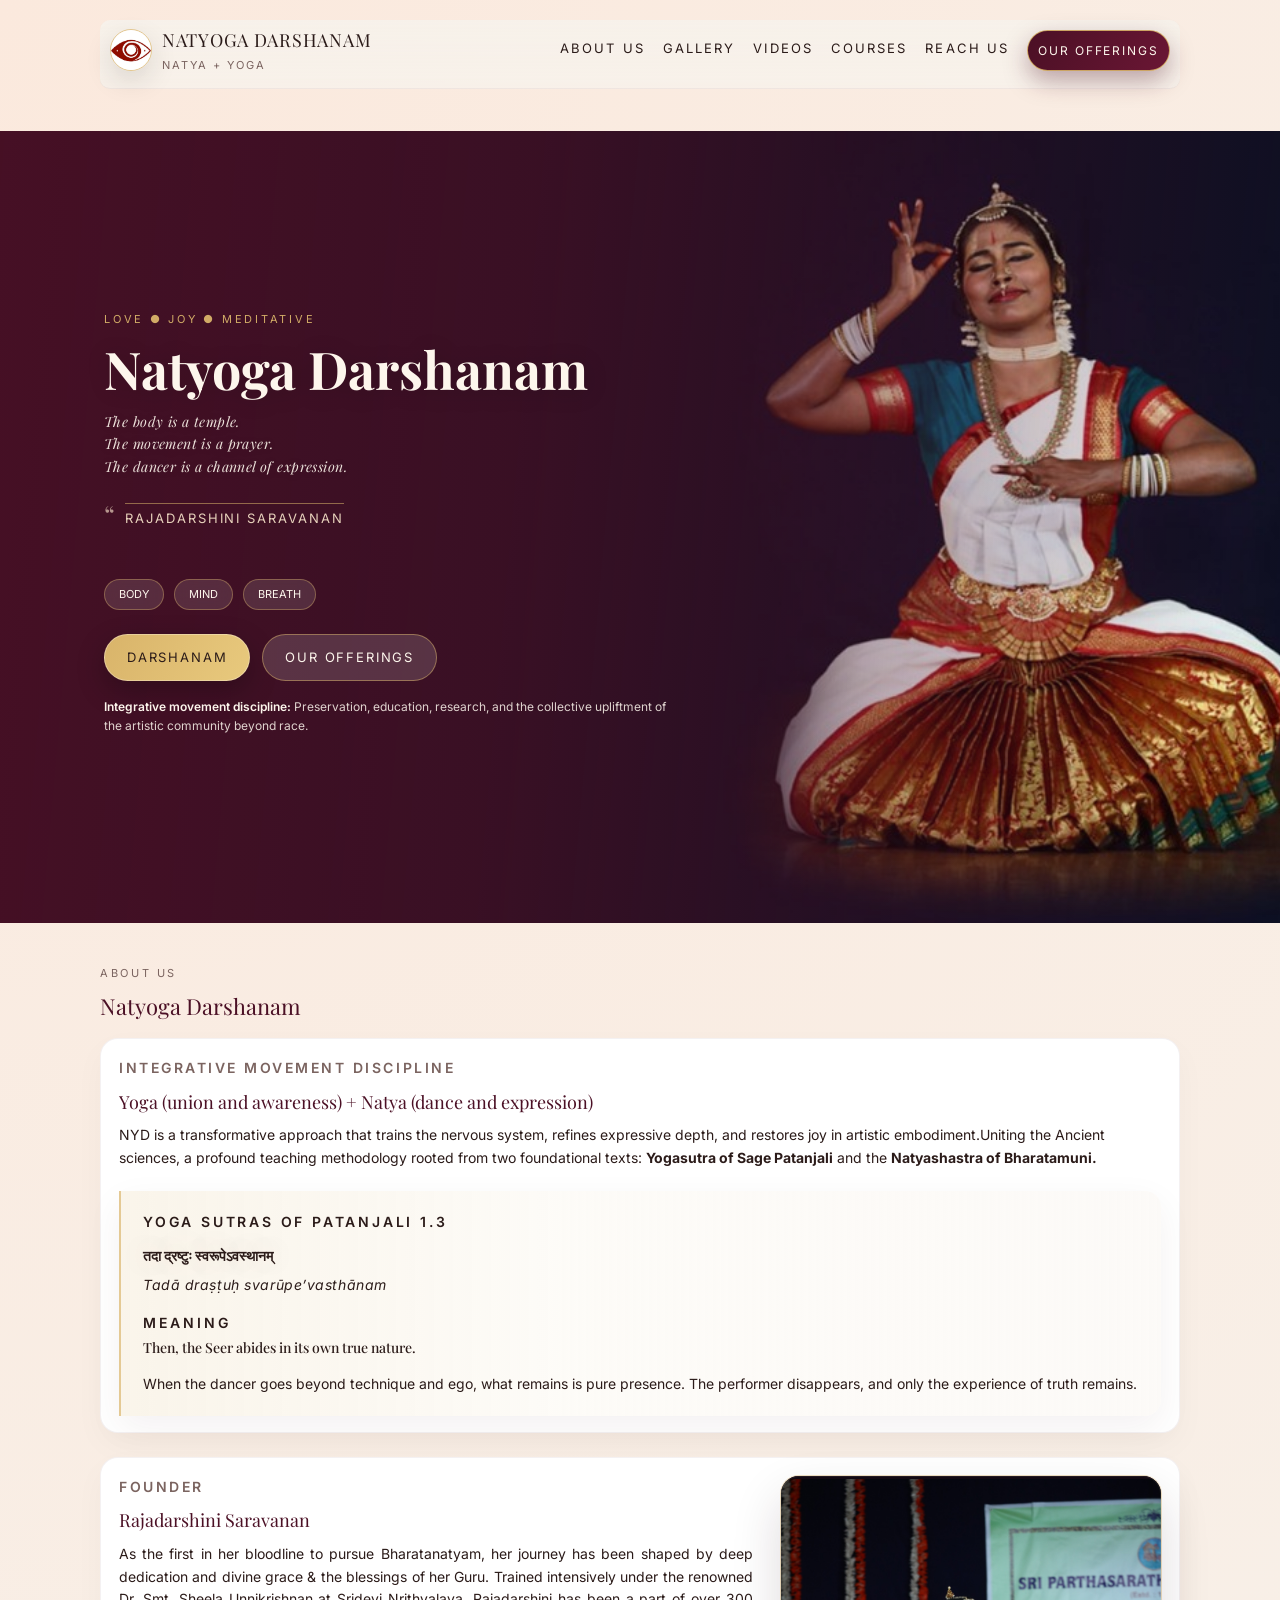
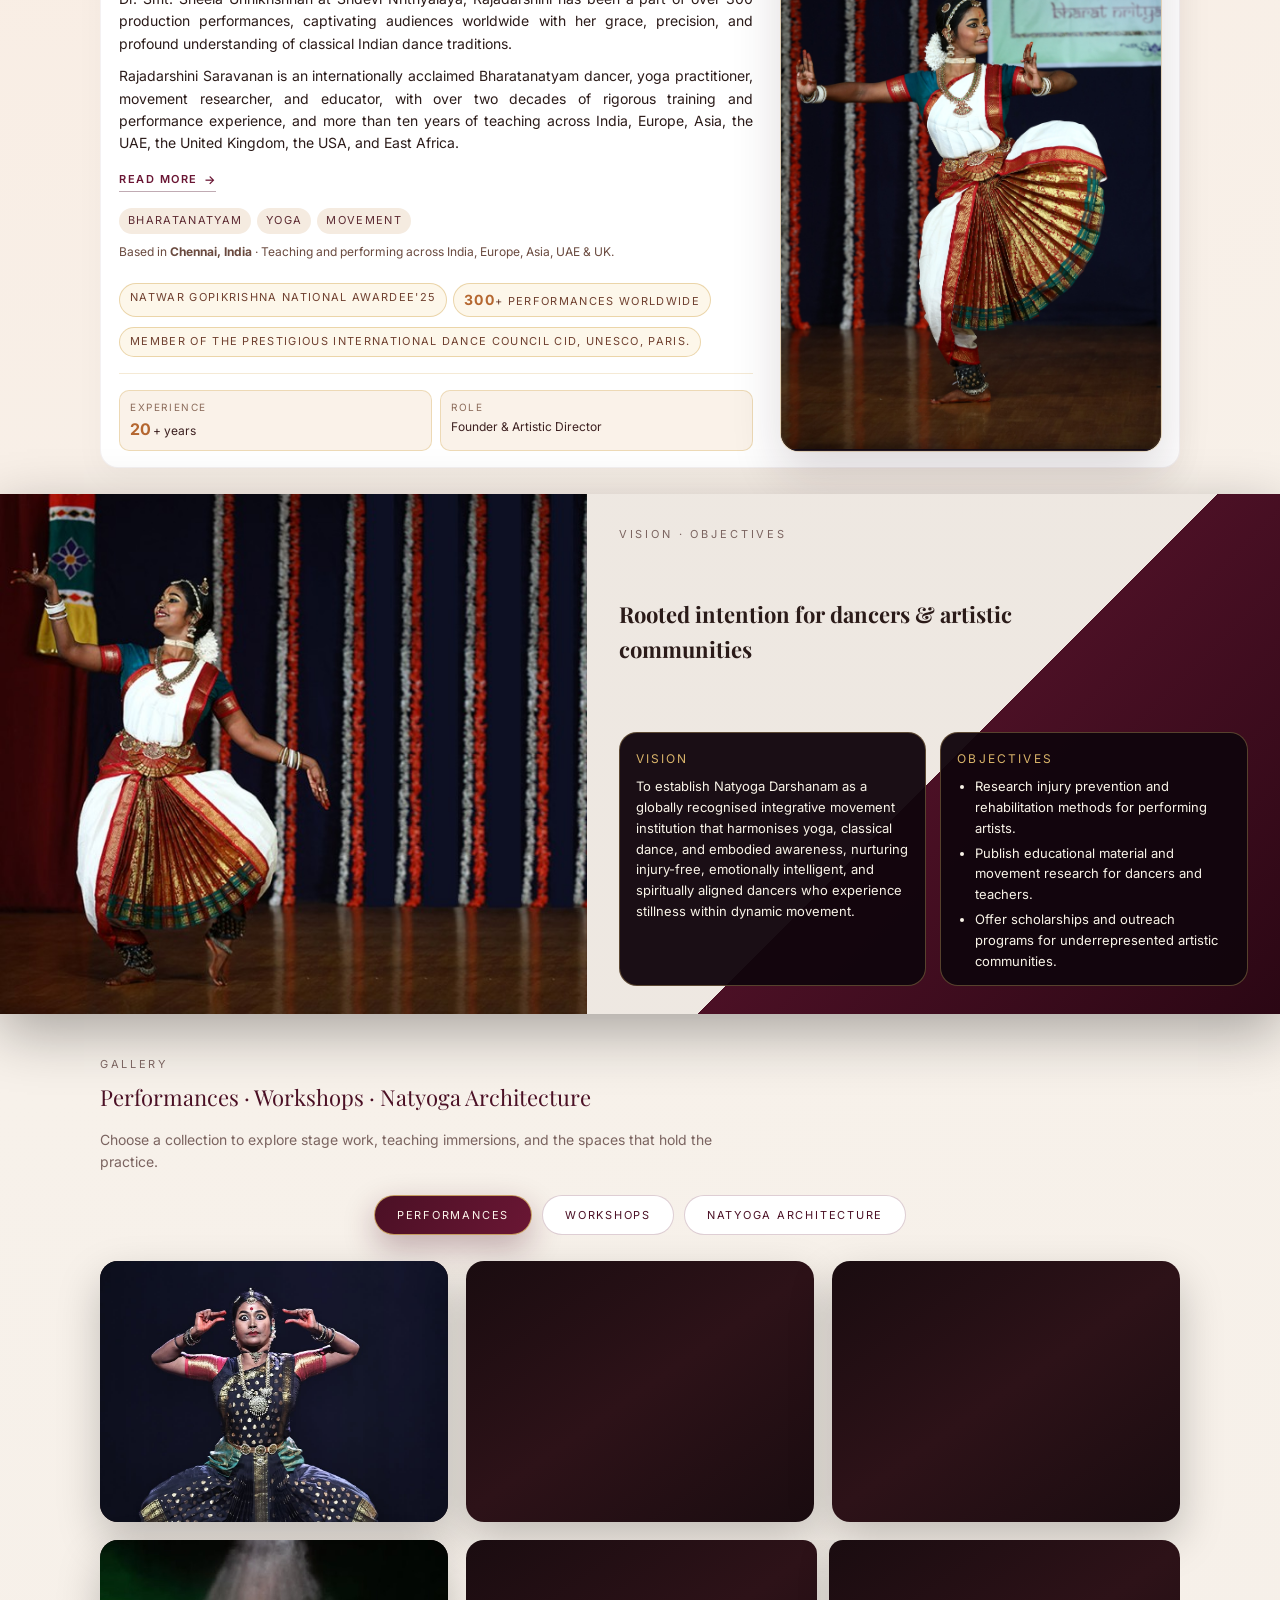
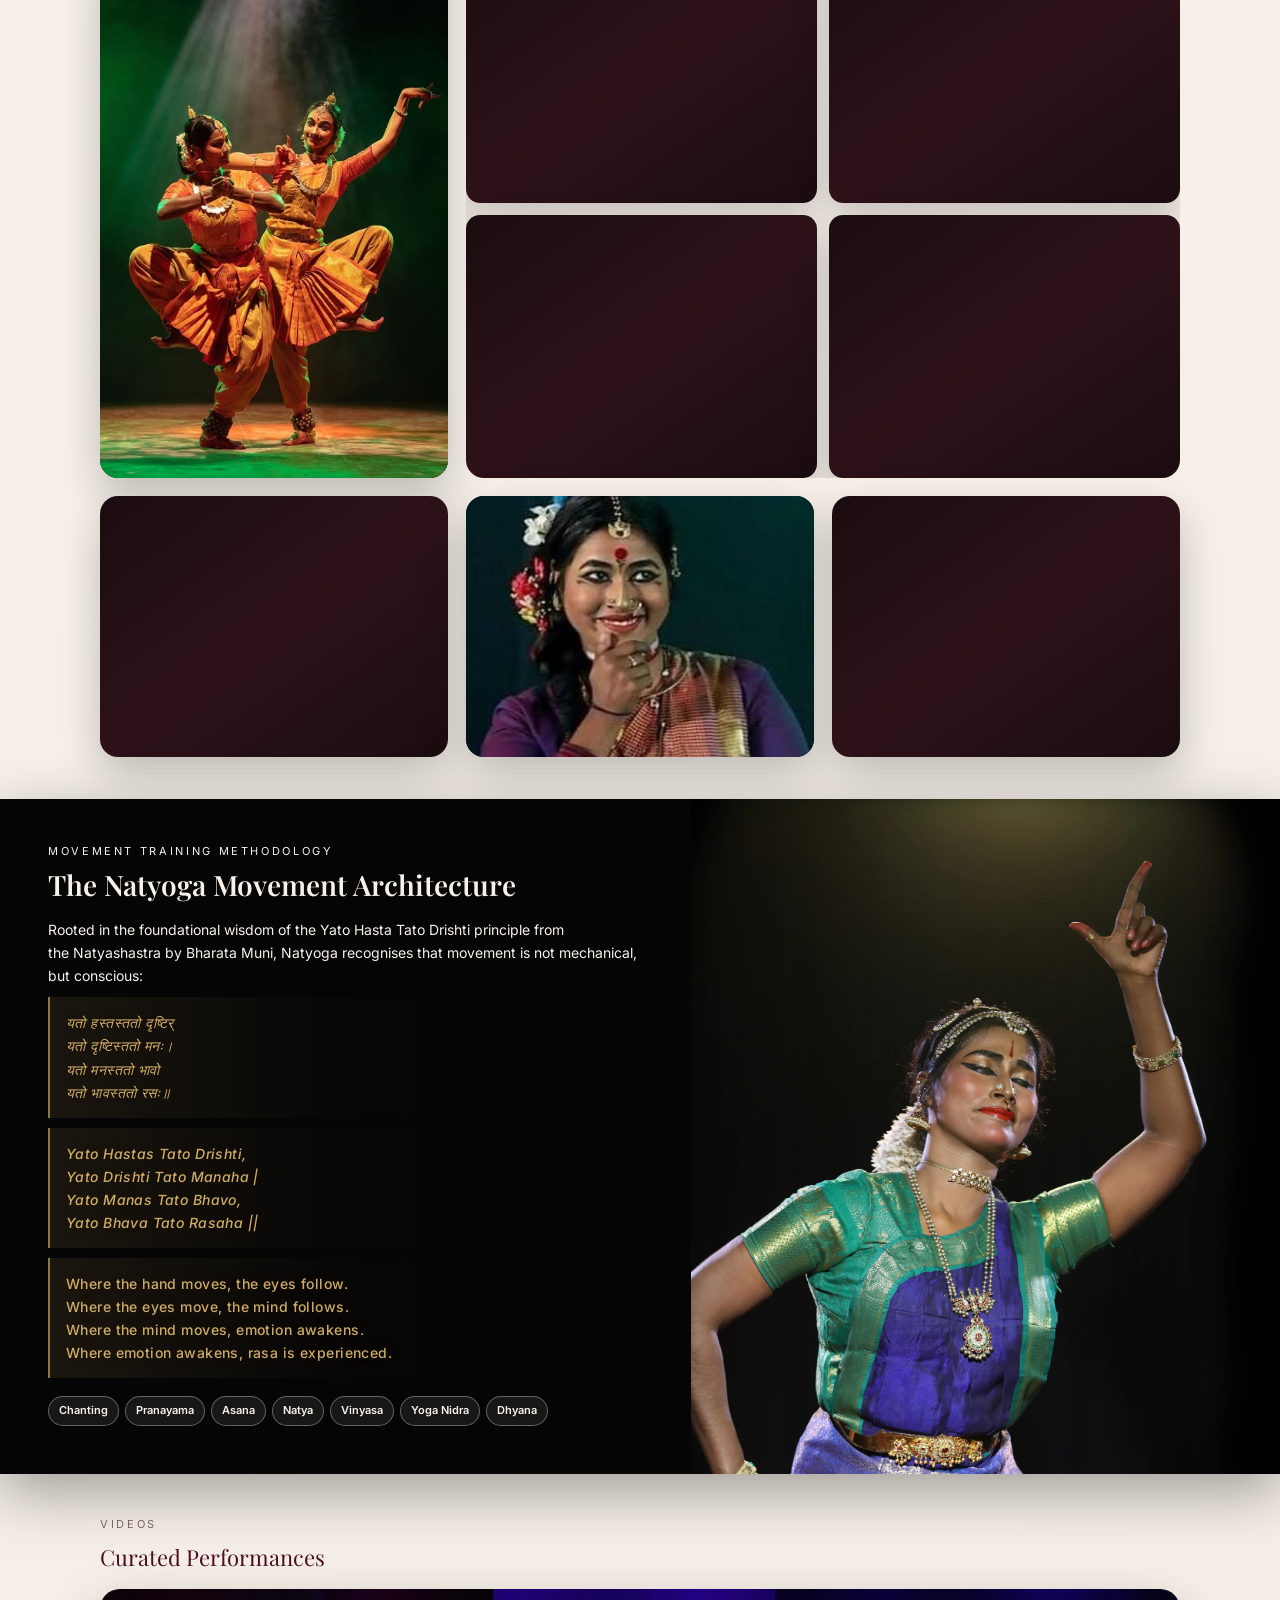
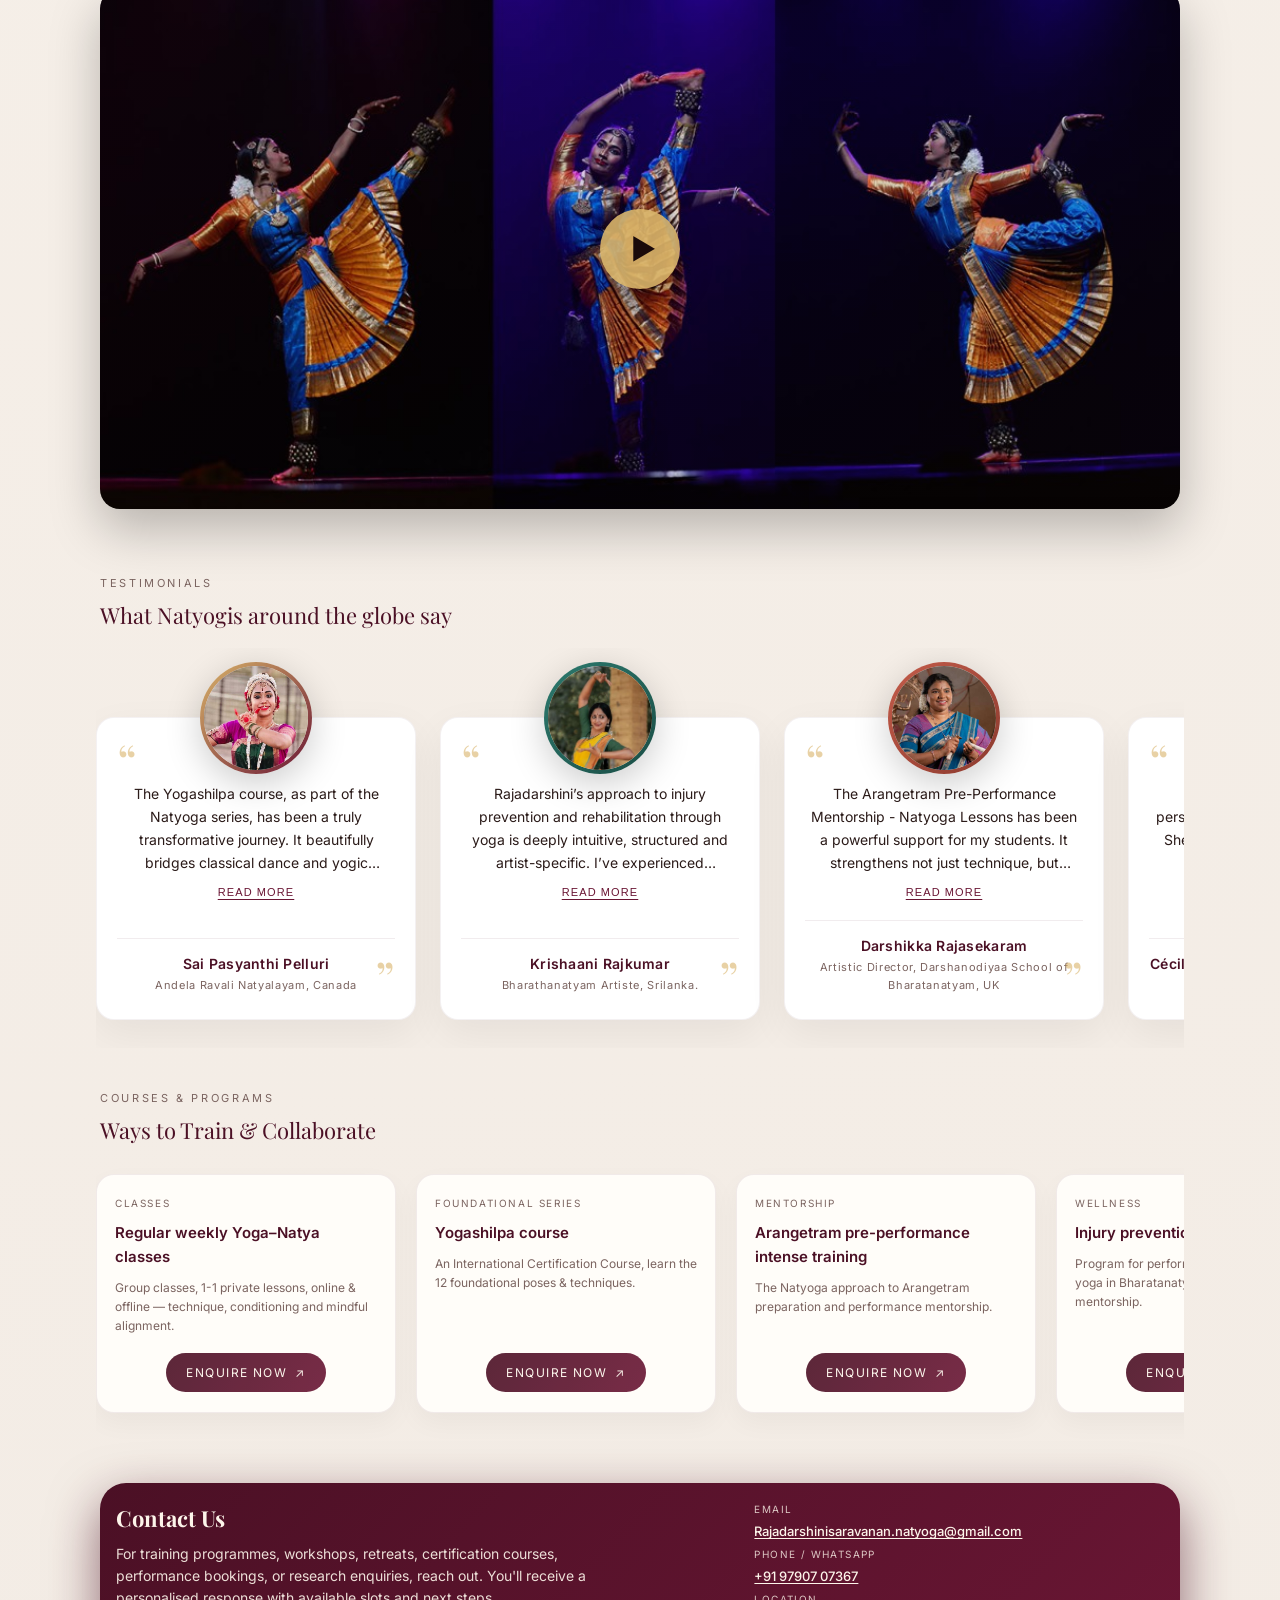
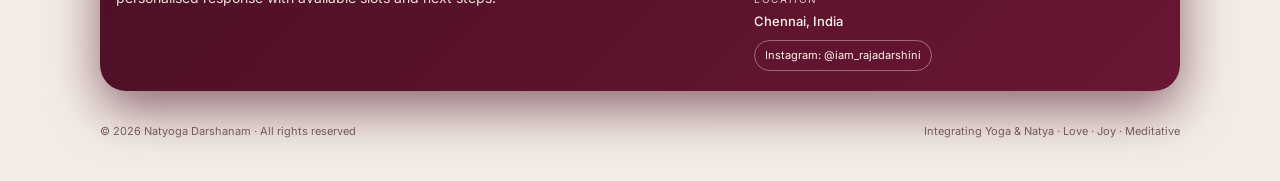
==== commit ffdef3f1: "About us page added" ====
--- a/index.html
+++ b/index.html
@@ -172,12 +172,6 @@
                 <div class="card-title">Founder</div>
                 <div class="card-heading">Rajadarshini Saravanan</div>
                 <p>
-                  Rajadarshini Saravanan is an internationally acclaimed Bharatanatyam dancer, yoga
-                  practitioner, movement researcher, and educator, with over two decades of rigorous
-                  training and performance experience, and more than ten years of teaching across India,
-                  Europe, Asia, the UAE, the United Kingdom, the USA, and East Africa.
-                </p>
-                <p>
                   As the first in her bloodline to pursue Bharatanatyam, her journey has been shaped by
                   deep dedication and divine grace & the blessings of her Guru. Trained intensively under the
                   renowned Dr. Smt. Sheela Unnikrishnan at Sridevi Nrithyalaya, Rajadarshini has been a
@@ -185,28 +179,12 @@
                   grace, precision, and profound understanding of classical Indian dance traditions.
                 </p>
                 <p>
-                  Her interdisciplinary artistic practice explores the convergence of Dance, Yoga, and Body
-                  Kinesthetics, redefining the language of movement and stillness. Through her initiatives,
-                  Rajadarshini nurtures a global learning community, offering workshops, masterclasses,
-                  and mentorship program that explore the synergy of mind, movement, and rhythm
+                  Rajadarshini Saravanan is an internationally acclaimed Bharatanatyam dancer, yoga
+                  practitioner, movement researcher, and educator, with over two decades of rigorous
+                  training and performance experience, and more than ten years of teaching across India,
+                  Europe, Asia, the UAE, the United Kingdom, the USA, and East Africa.
                 </p>
-                <p>
-                  She is the Founder of Natyoga Darshanam, an integrative movement discipline that unites
-                  the ancient sciences of Yoga (union and awareness) and Natya (dance and expression)
-                  into a holistic pathway of embodied transformation. The framework, she pioneers injury-
-                  conscious, neuro-biomechanically informed, and emotionally intelligent training models that
-                  cultivate stillness within dynamic movement.
-                </p>
-                <p>
-                  Drawing from her architectural background, Rajadarshini combines her research on
-                  performing spaces with climate studies, allowing her to curate thematic, nature-
-                  inspired global productions that address pressing environmental and social issues.
-                </p>
-                <p>
-                  Her work reflects a profound sensitivity to the interaction between body, space, energy,
-                  and ecology — positioning her as a new-generation global artist who bridges tradition,
-                  science, environmental consciousness, and mindfulness.
-                </p>
+                <a class="founder-read-more" href="about-us.html" target="_blank" rel="noopener noreferrer">Read more</a>
                 <div class="founder-card-tags">
                   <span>Bharatanatyam</span>
                   <span>Yoga</span>
@@ -342,6 +320,20 @@
                     </figure>
                   </div>
                 </figure>
+
+                <figure class="gallery-item">
+                  <img src="assets/Gallery/Performances/Performance_9.jpeg" alt="Natyoga performance" loading="lazy"
+                    decoding="async" />
+                </figure>
+                <figure class="gallery-item">
+                  <img src="assets/Gallery/Performances/Performance_10.jpeg" alt="Performance moment" loading="lazy"
+                    decoding="async" />
+                </figure>
+                <figure class="gallery-item">
+                  <img src="assets/Gallery/Performances/Performance_11.jpeg" alt="Stage performance" loading="lazy"
+                    decoding="async" />
+                </figure>
+
               </div>
             </div>
 
--- a/styles.css
+++ b/styles.css
@@ -785,6 +785,39 @@
   font-size: 12px;
   color: #6a4a3f;
 }
+
+.founder-read-more {
+  display: inline-flex;
+  align-items: center;
+  gap: 6px;
+  margin: 4px 0 10px;
+  font-size: 11px;
+  font-weight: 600;
+  letter-spacing: 0.14em;
+  text-transform: uppercase;
+  color: var(--maroon-soft, #6b2d3d);
+  text-decoration: none;
+  border-bottom: 1px solid rgba(75, 16, 37, 0.35);
+  padding-bottom: 2px;
+  width: fit-content;
+  transition: color 0.2s ease, border-color 0.2s ease, transform 0.2s ease;
+}
+
+.founder-read-more::after {
+  content: "→";
+  font-size: 12px;
+  transition: transform 0.25s ease;
+}
+
+.founder-read-more:hover {
+  color: var(--maroon, #4b1025);
+  border-bottom-color: rgba(217, 180, 106, 0.75);
+}
+
+.founder-read-more:hover::after {
+  transform: translateX(4px);
+}
+
 .founder-card-side {
   display: flex;
   flex-direction: column;
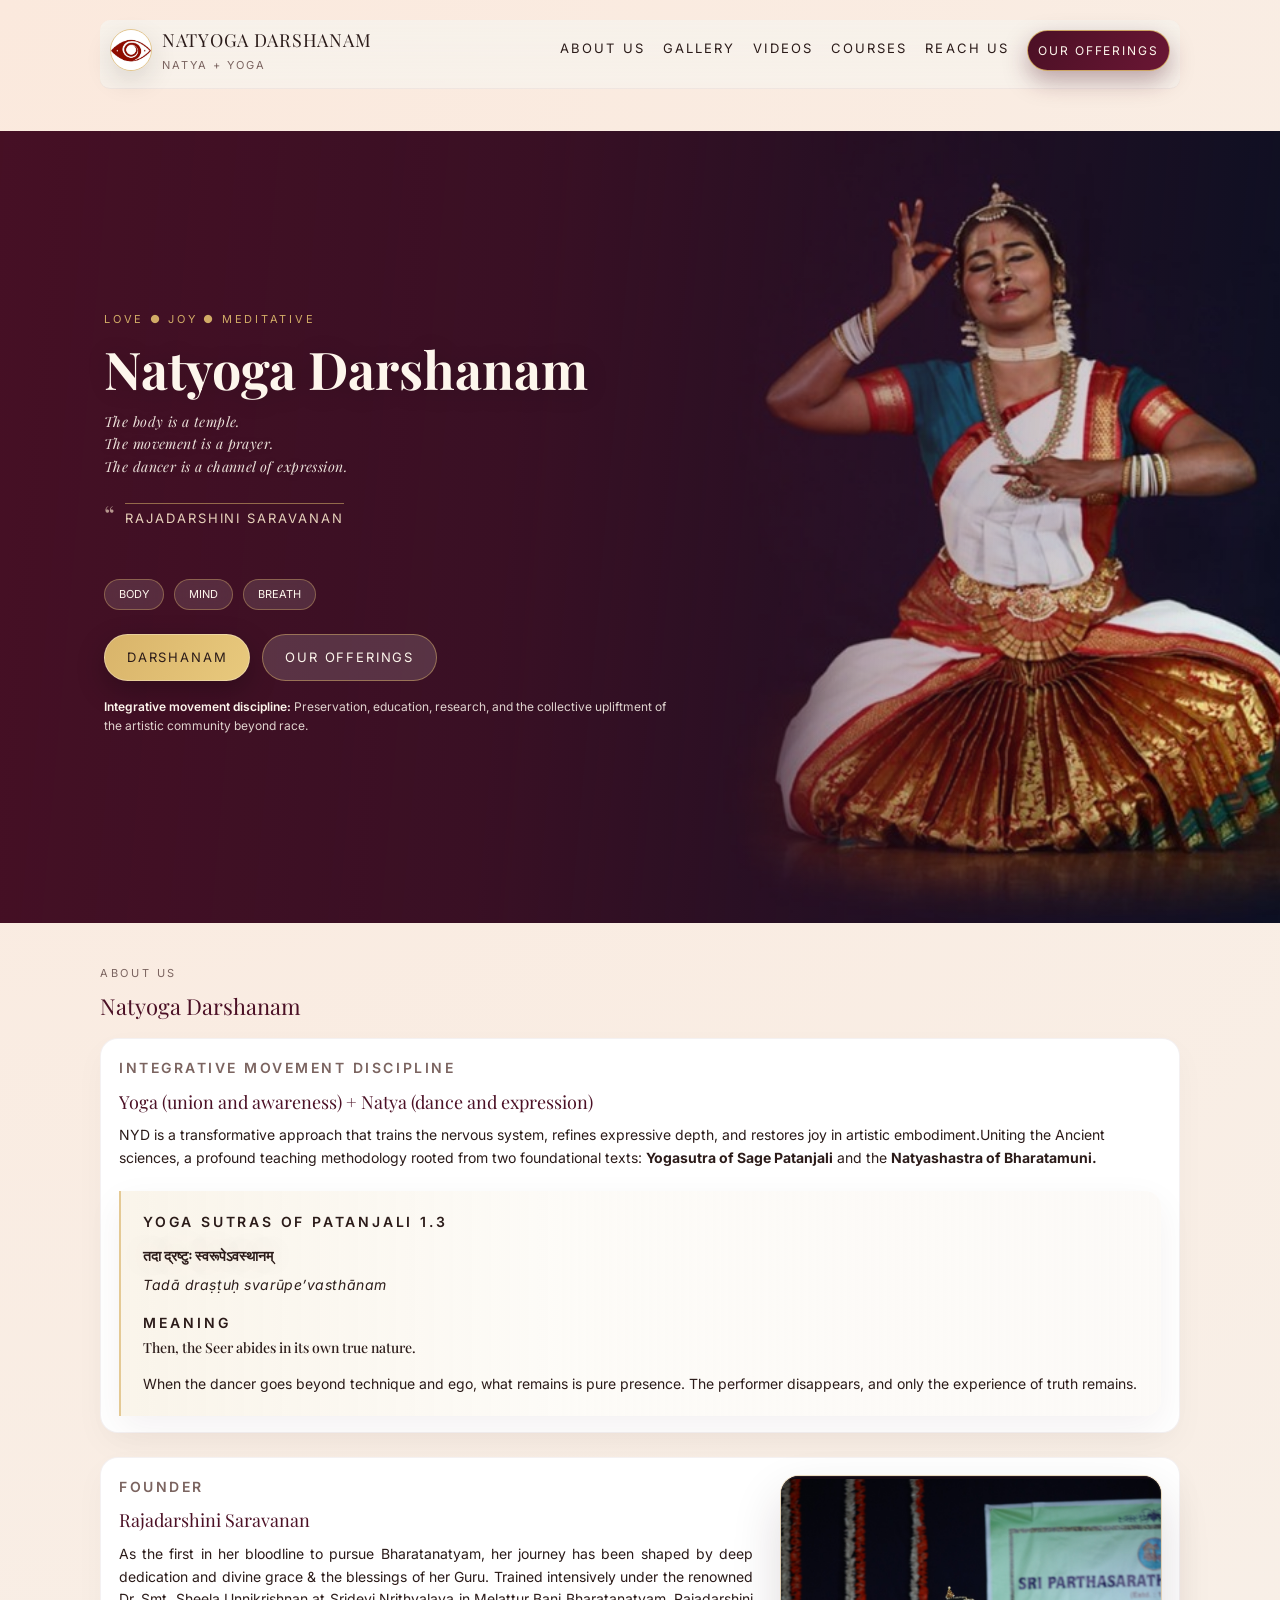
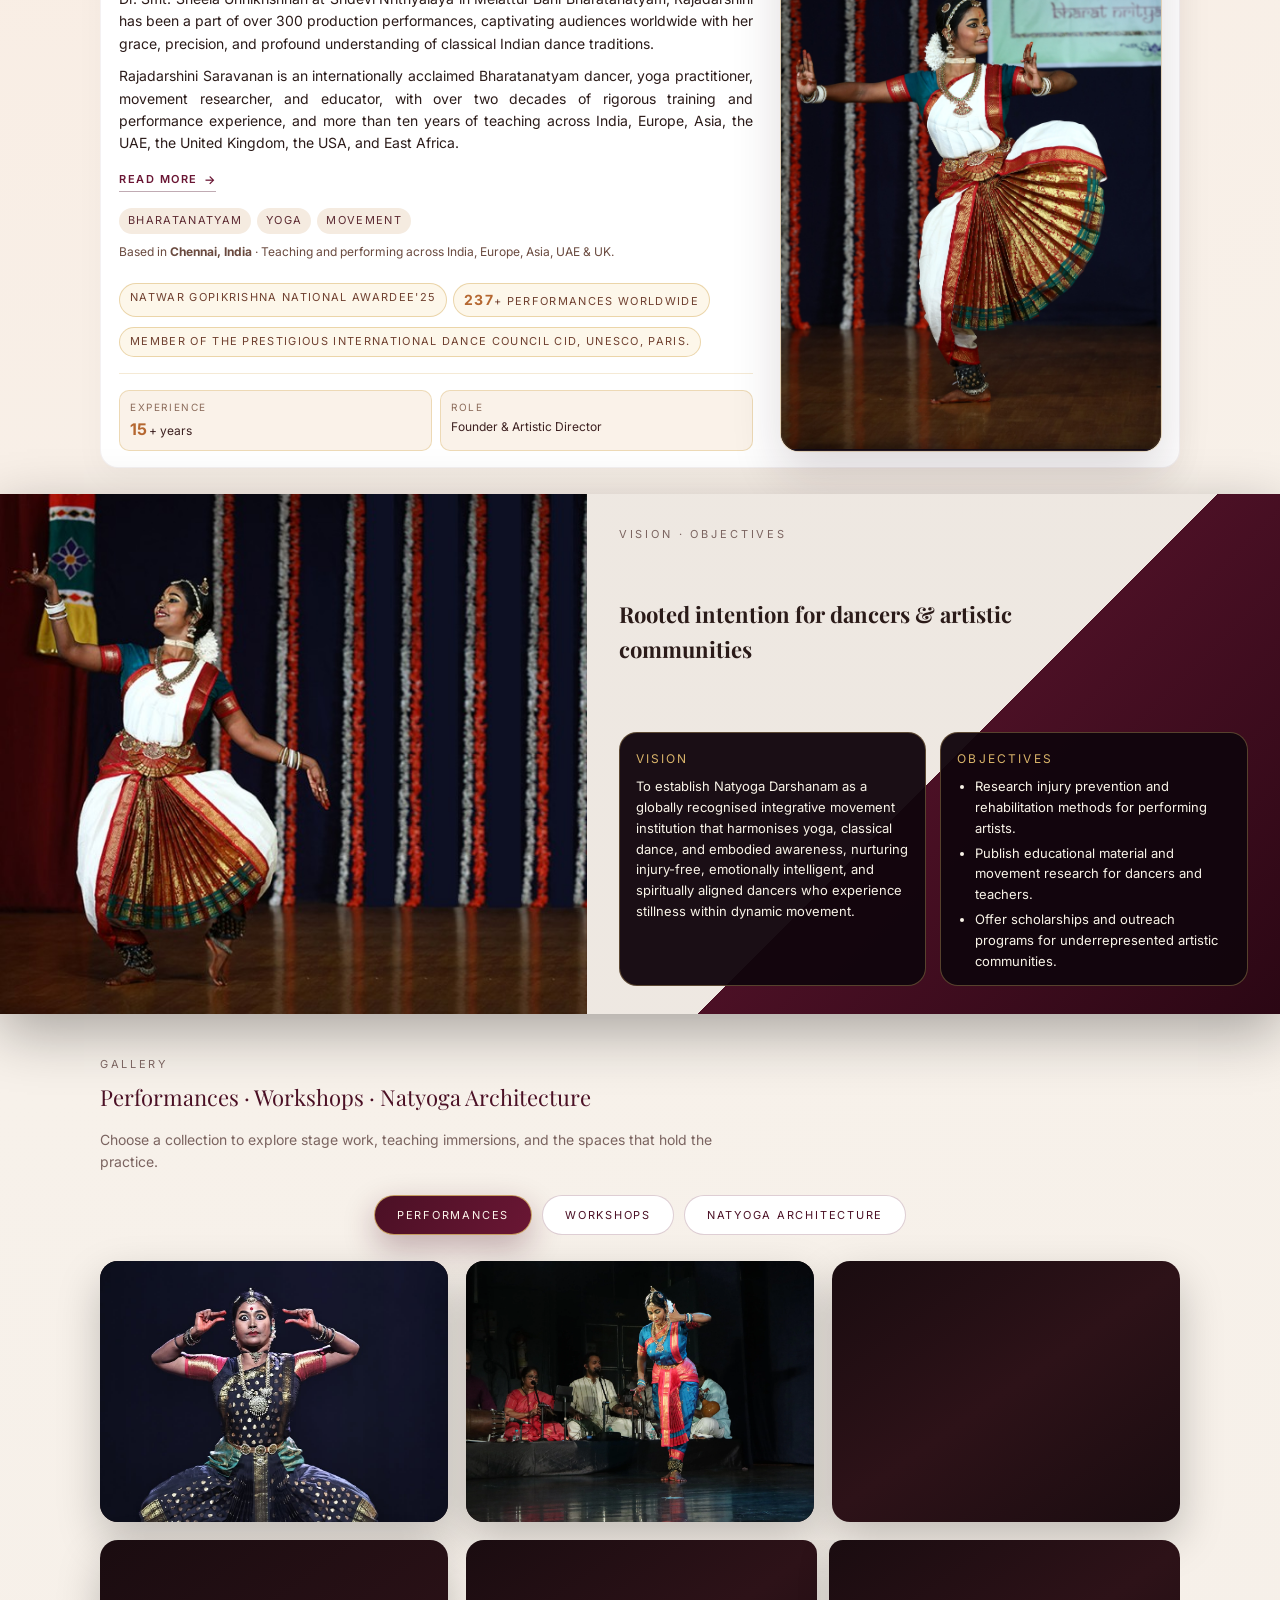
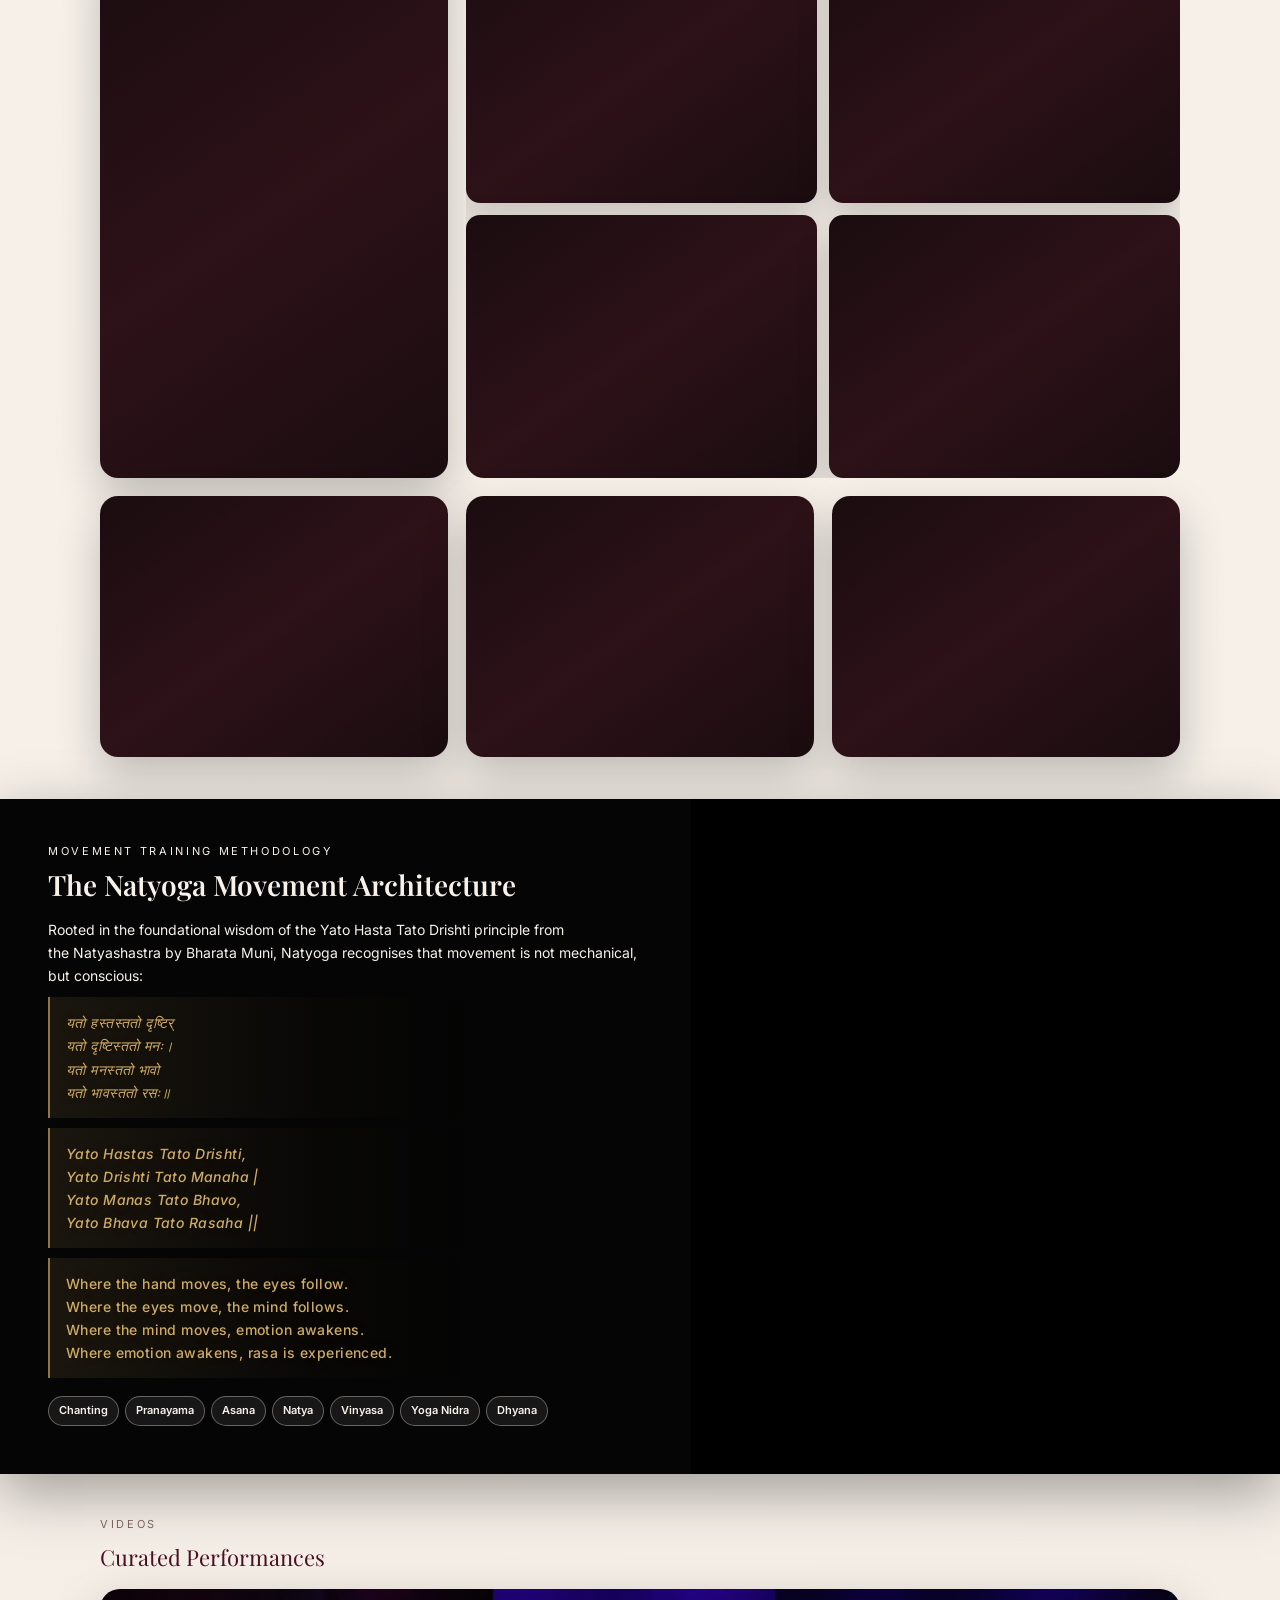
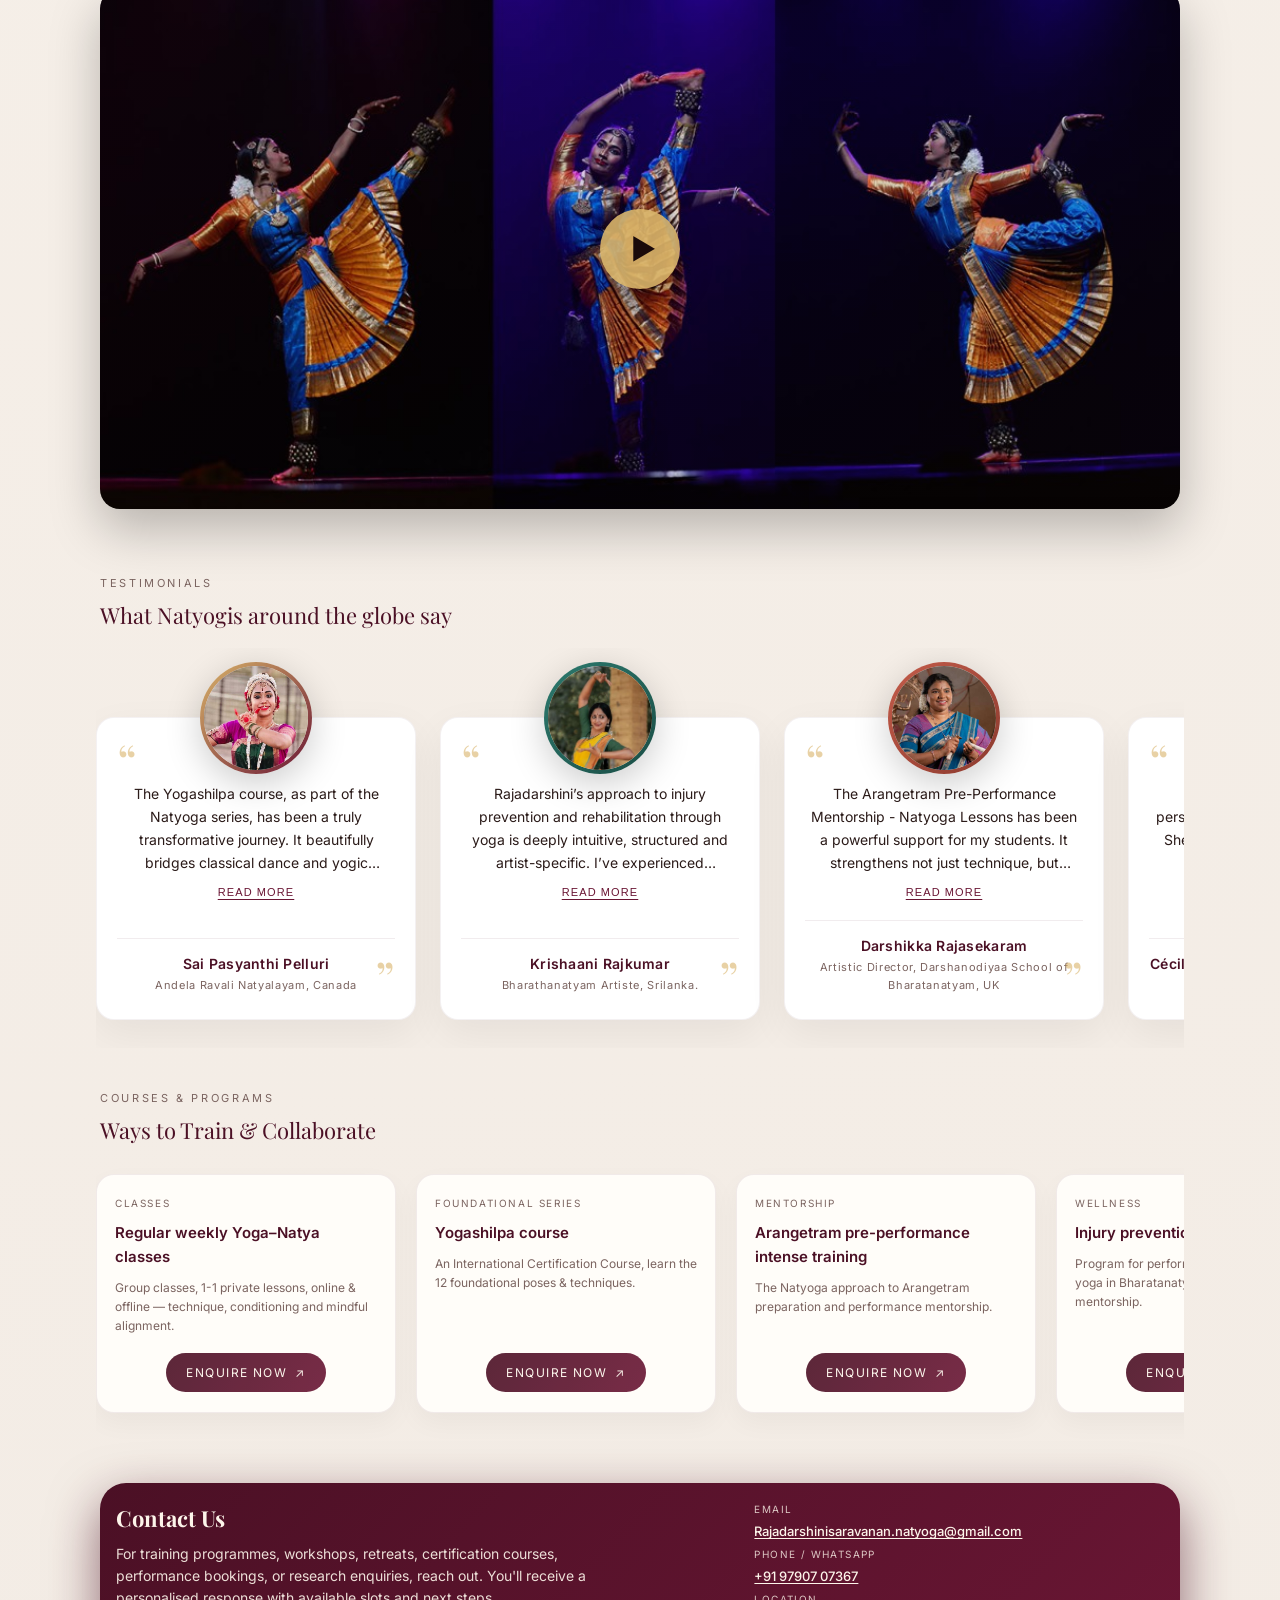
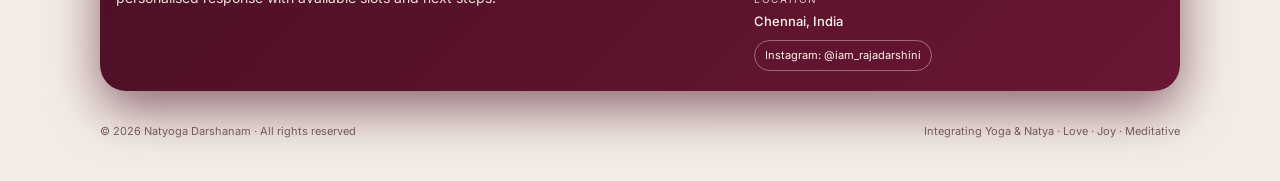
==== commit 1d008ccb: "About us page added" ====
--- a/index.html
+++ b/index.html
@@ -174,7 +174,7 @@
                 <p>
                   As the first in her bloodline to pursue Bharatanatyam, her journey has been shaped by
                   deep dedication and divine grace & the blessings of her Guru. Trained intensively under the
-                  renowned Dr. Smt. Sheela Unnikrishnan at Sridevi Nrithyalaya, Rajadarshini has been a
+                  renowned Dr. Smt. Sheela Unnikrishnan at Sridevi Nrithyalaya in Melattur Bani Bharatanatyam, Rajadarshini has been a
                   part of over 300 production performances, captivating audiences worldwide with her
                   grace, precision, and profound understanding of classical Indian dance traditions.
                 </p>
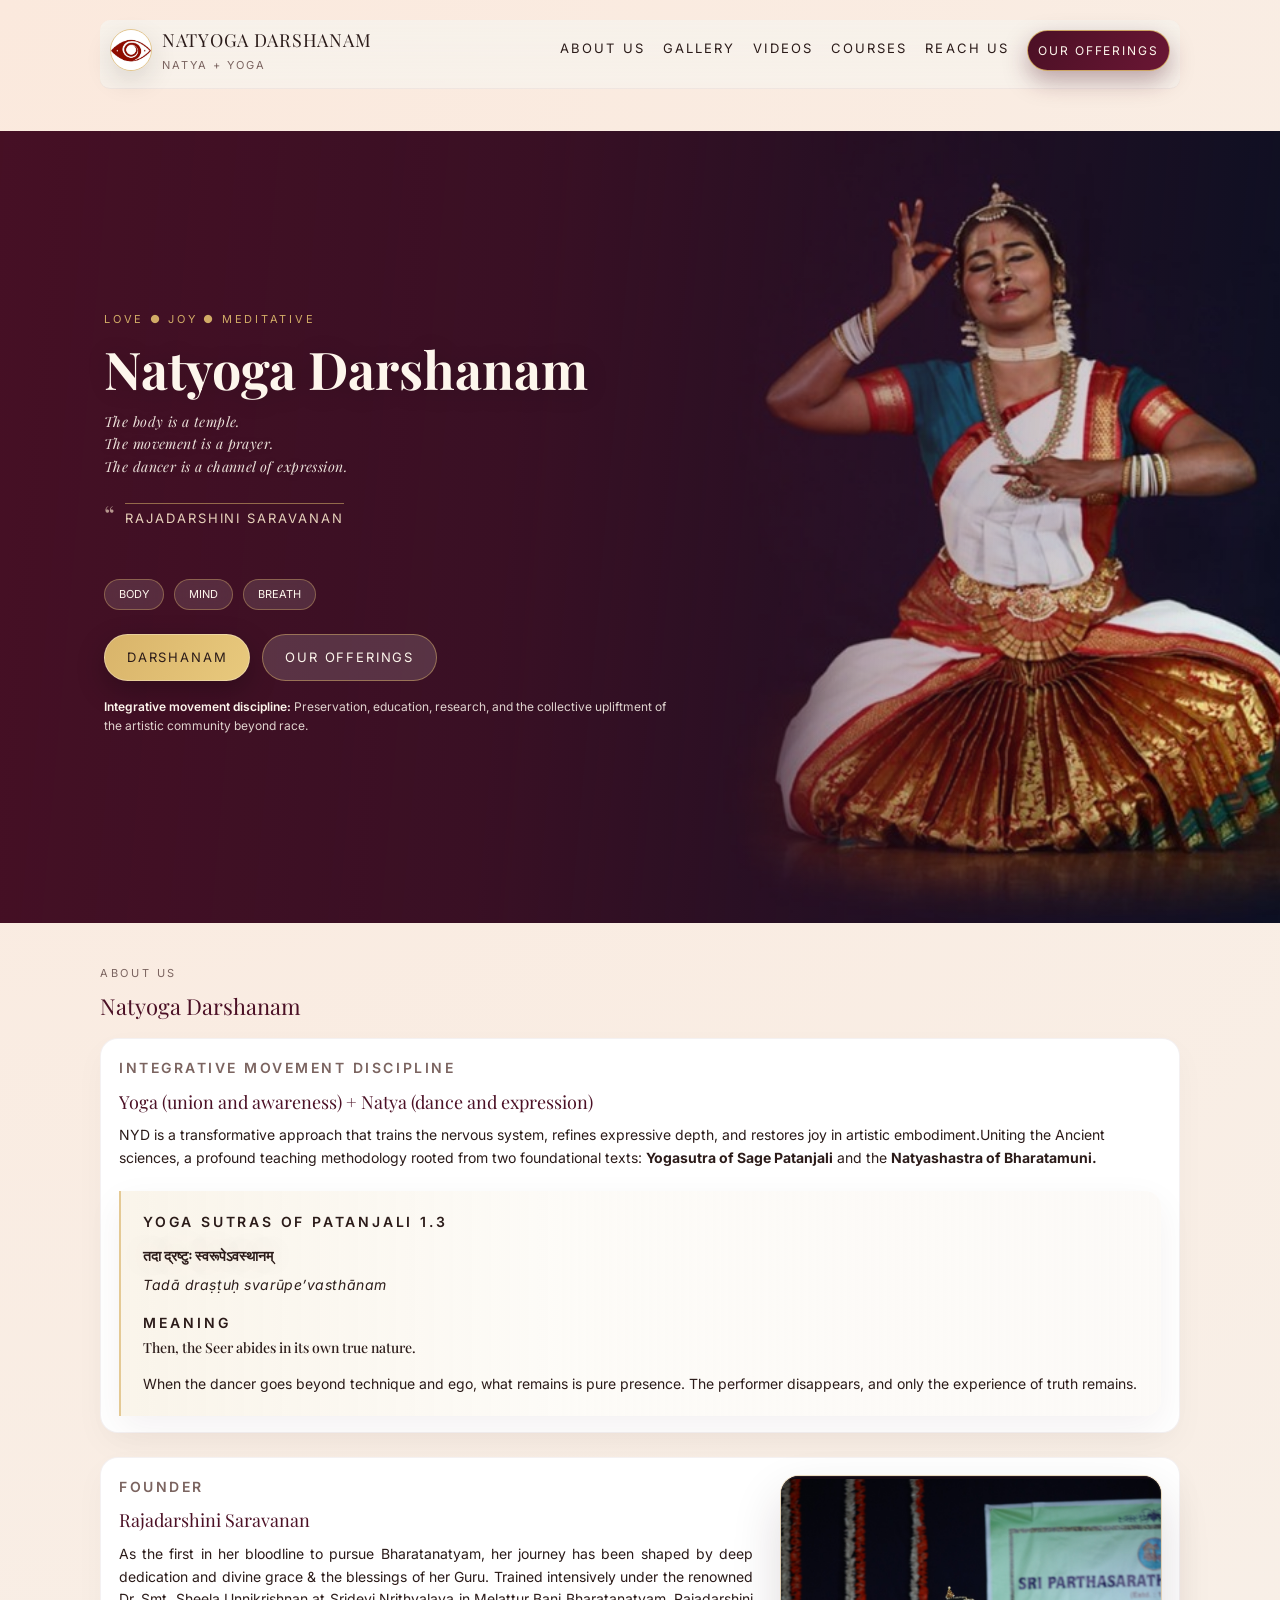
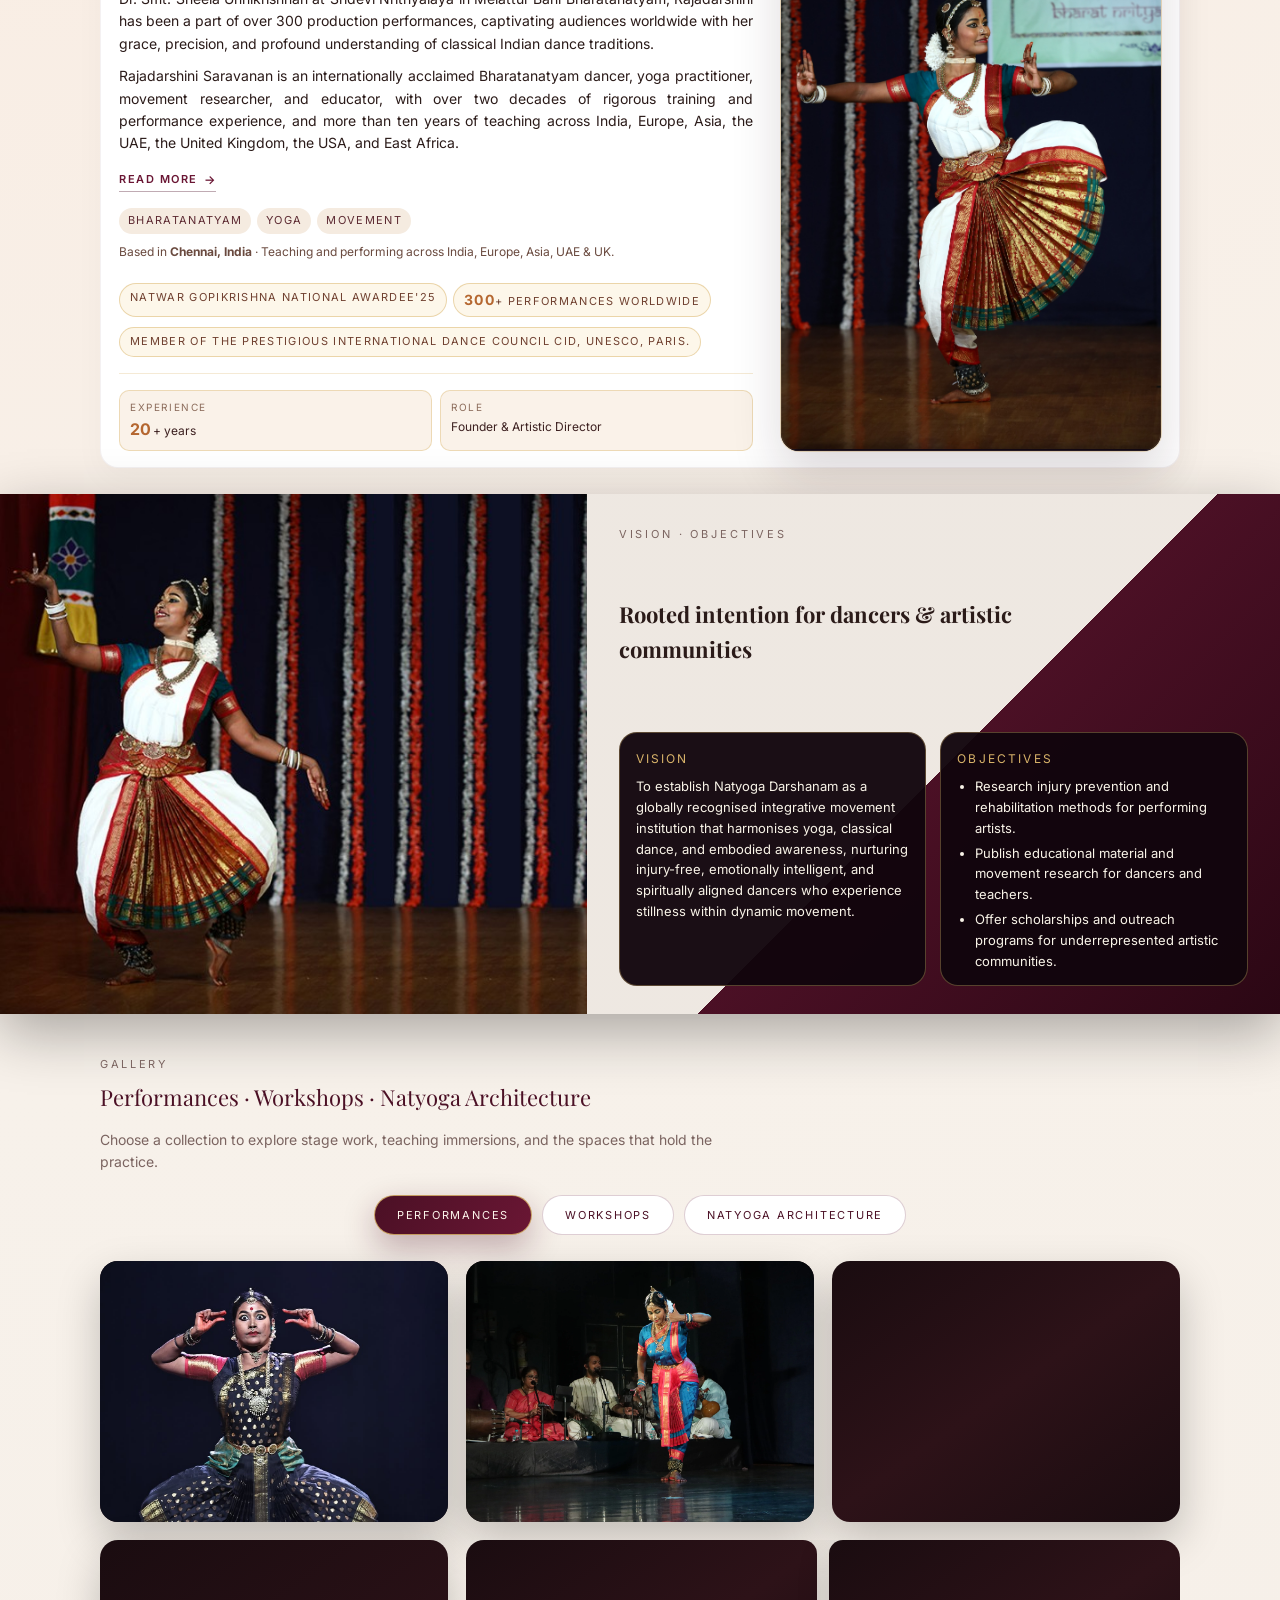
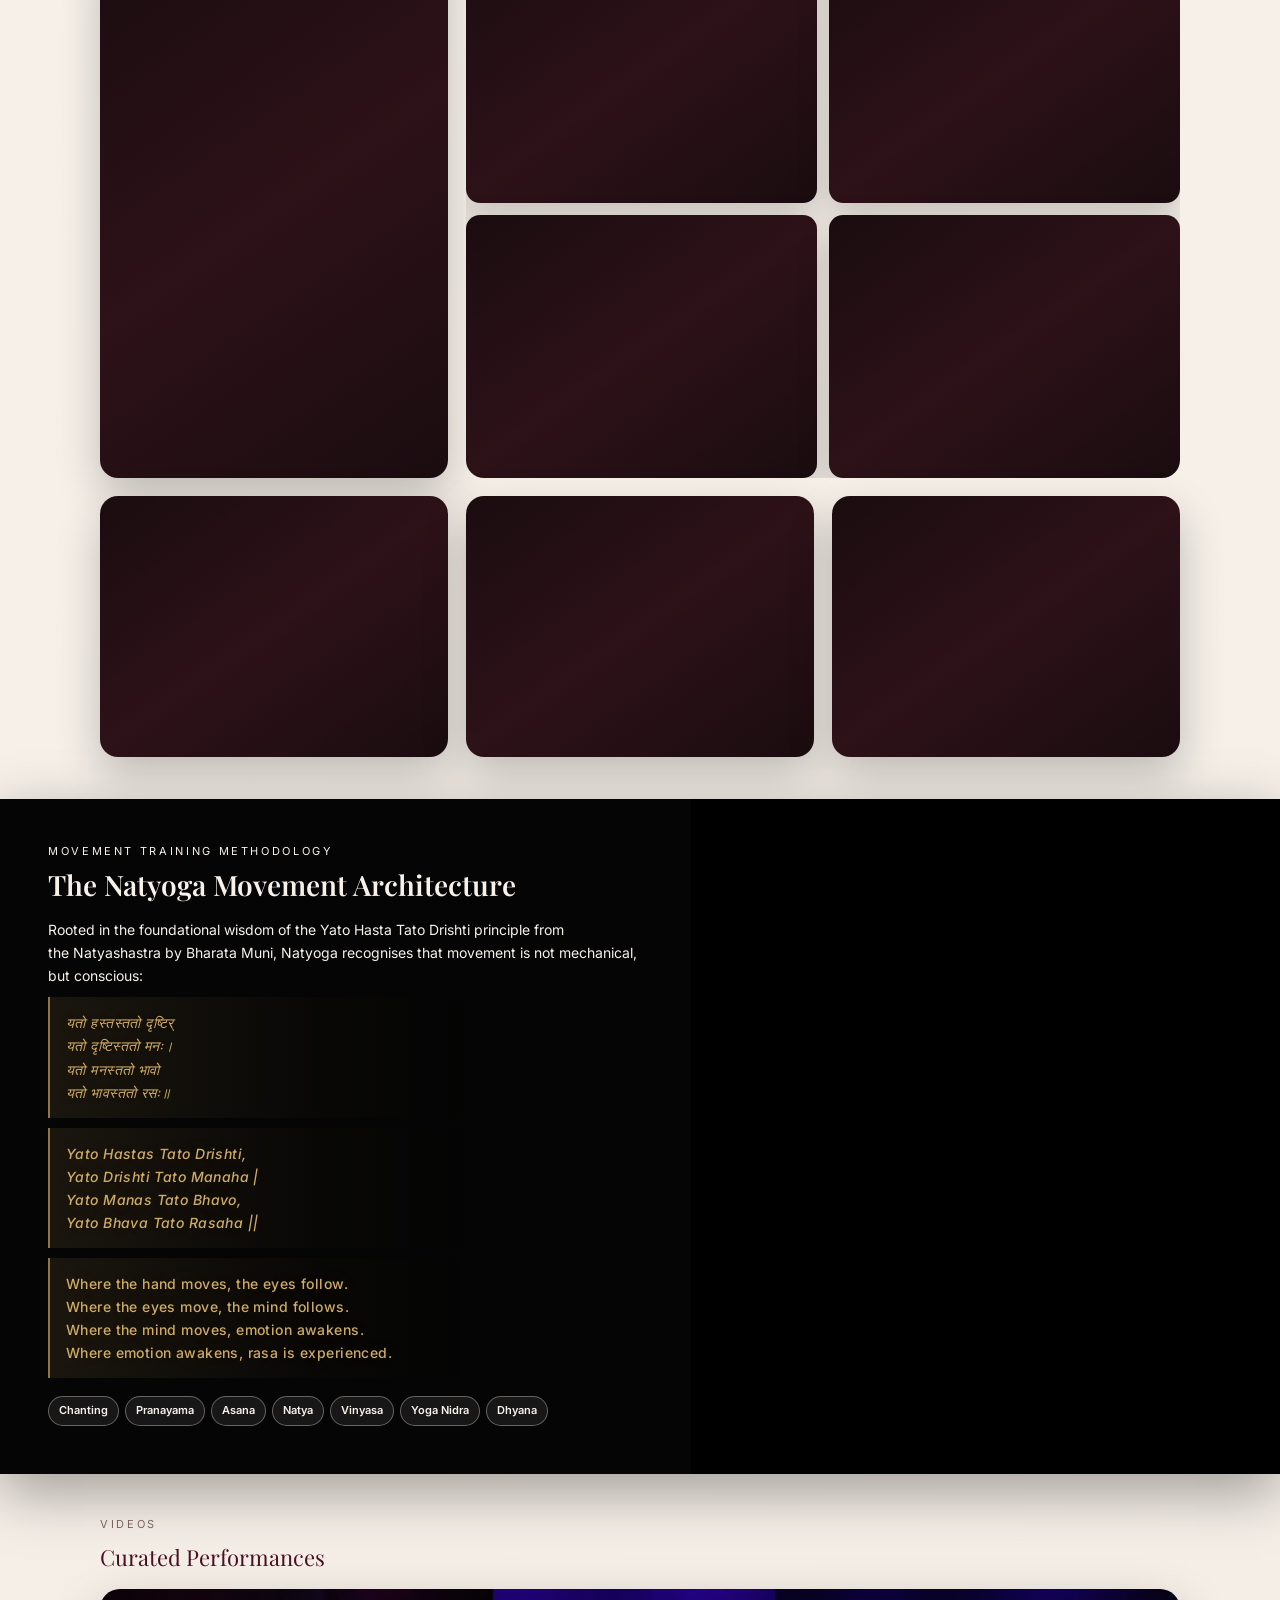
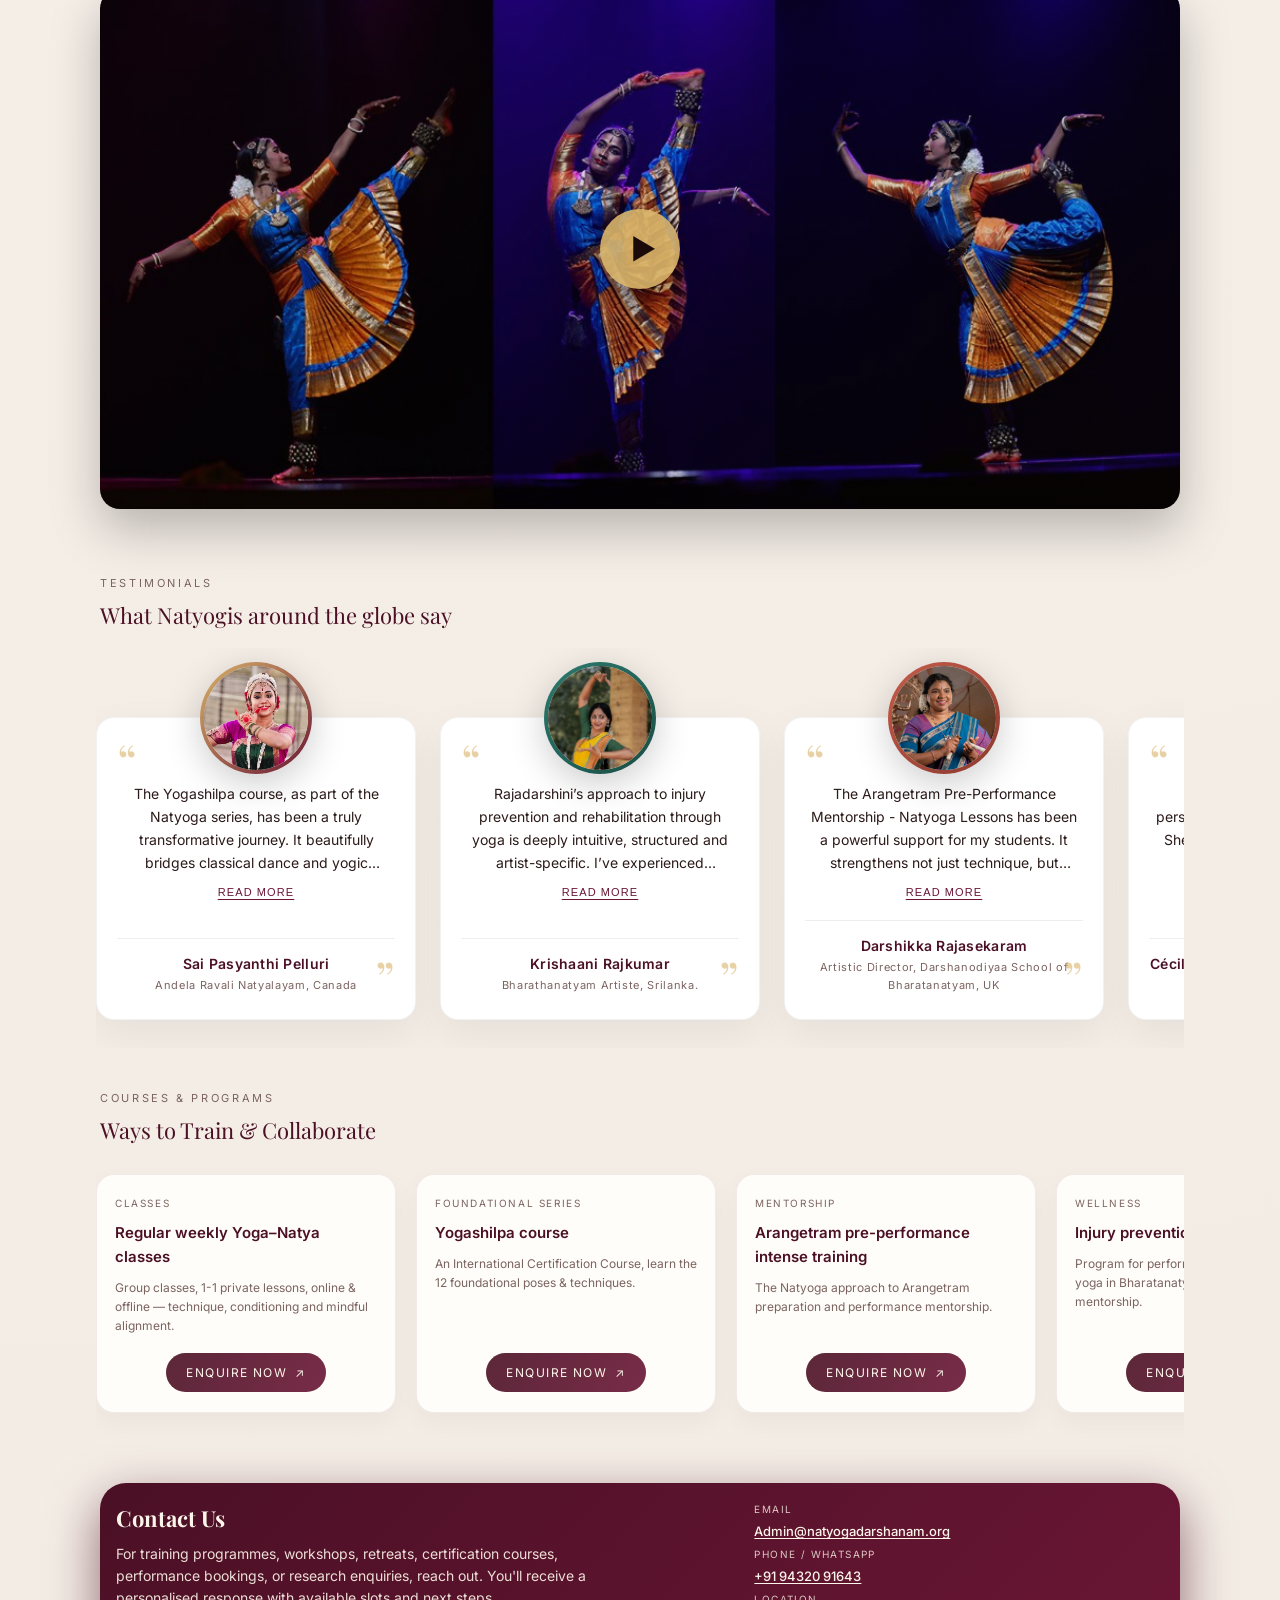
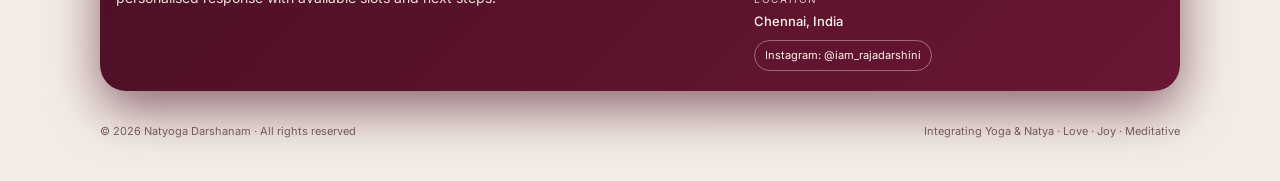
==== commit 2401698d: "Phone Number and Email Change" ====
--- a/index.html
+++ b/index.html
@@ -697,15 +697,15 @@
             <div>
               <div class="contact-label">Email</div>
               <div class="contact-value">
-                <a href="mailto:Rajadarshinisaravanan.natyoga@gmail.com">
-                  Rajadarshinisaravanan.natyoga@gmail.com
+                <a href="mailto:Admin@natyogadarshanam.org">
+                  Admin@natyogadarshanam.org
                 </a>
               </div>
             </div>
             <div>
               <div class="contact-label">Phone / WhatsApp</div>
               <div class="contact-value">
-                <a href="tel:+919790707367">+91 97907 07367</a>
+                <a href="tel:+919432091643">+91 94320 91643</a>
               </div>
             </div>
             <div>
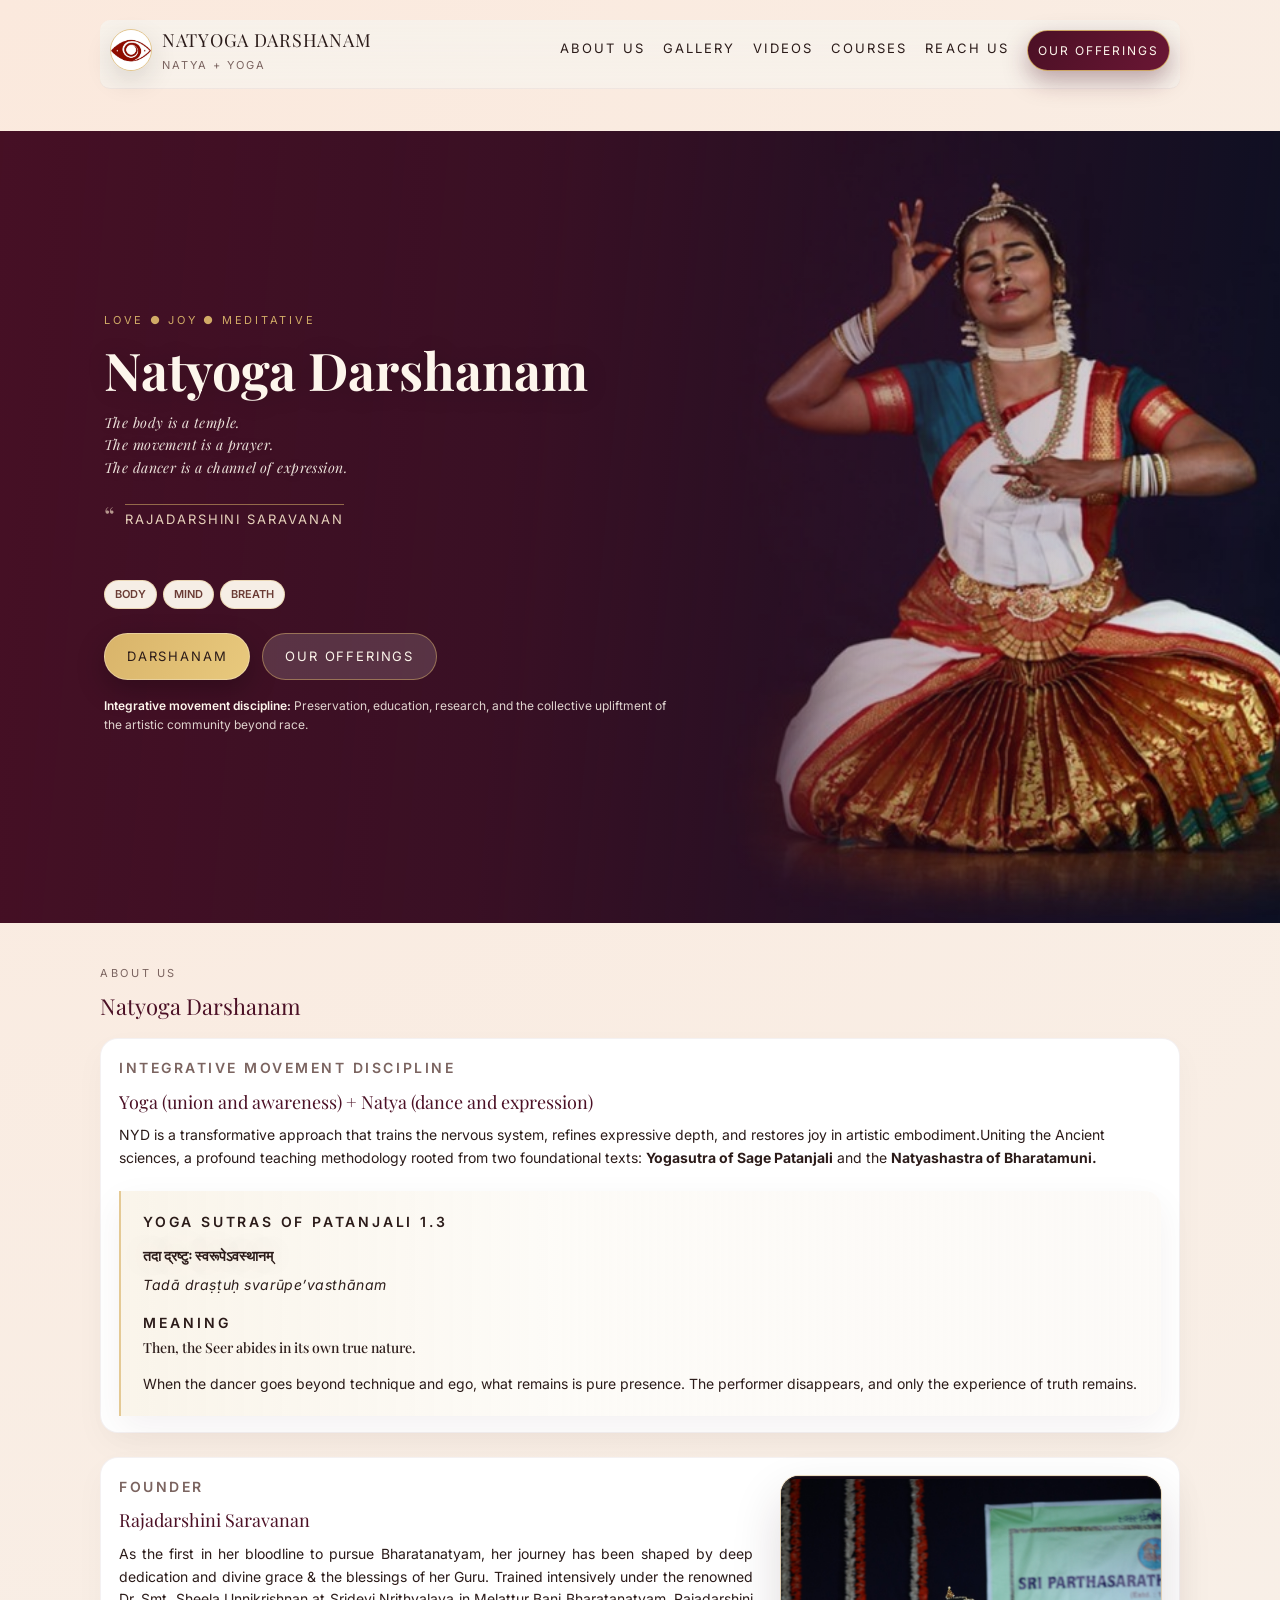
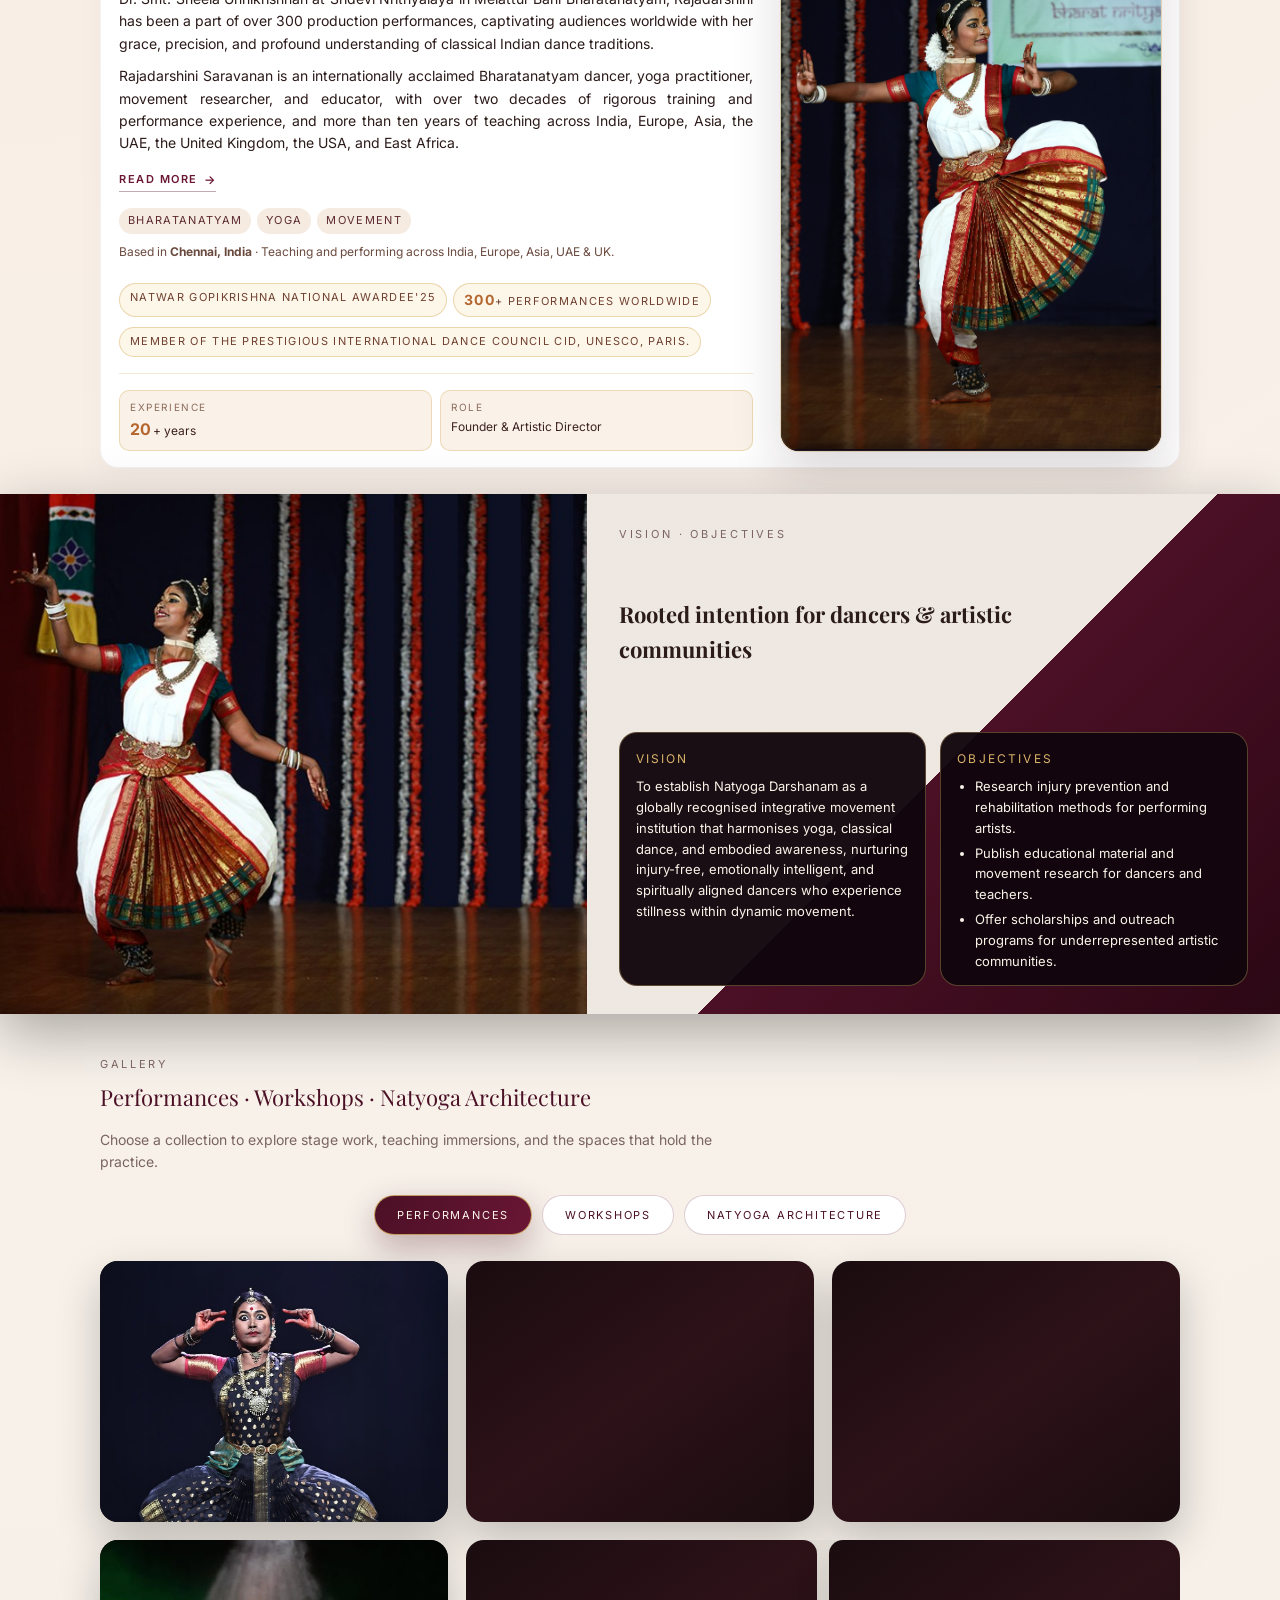
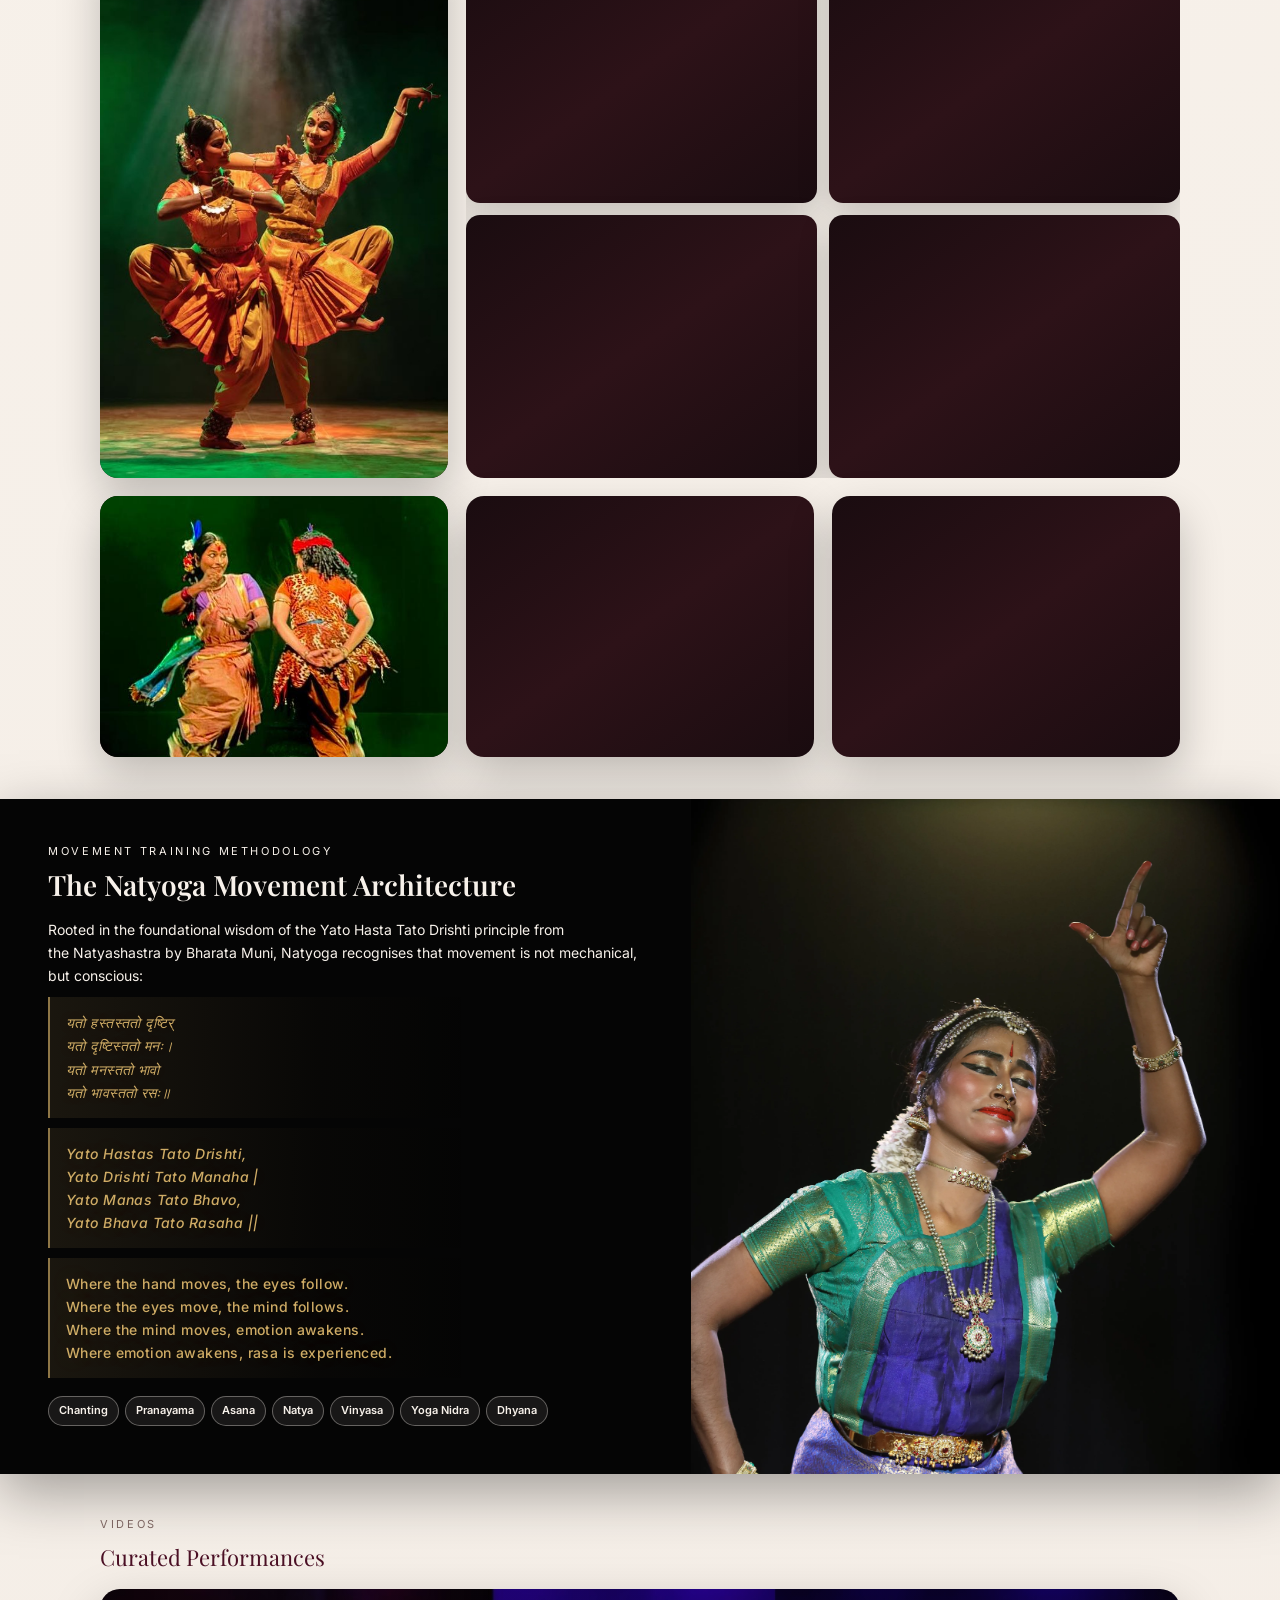
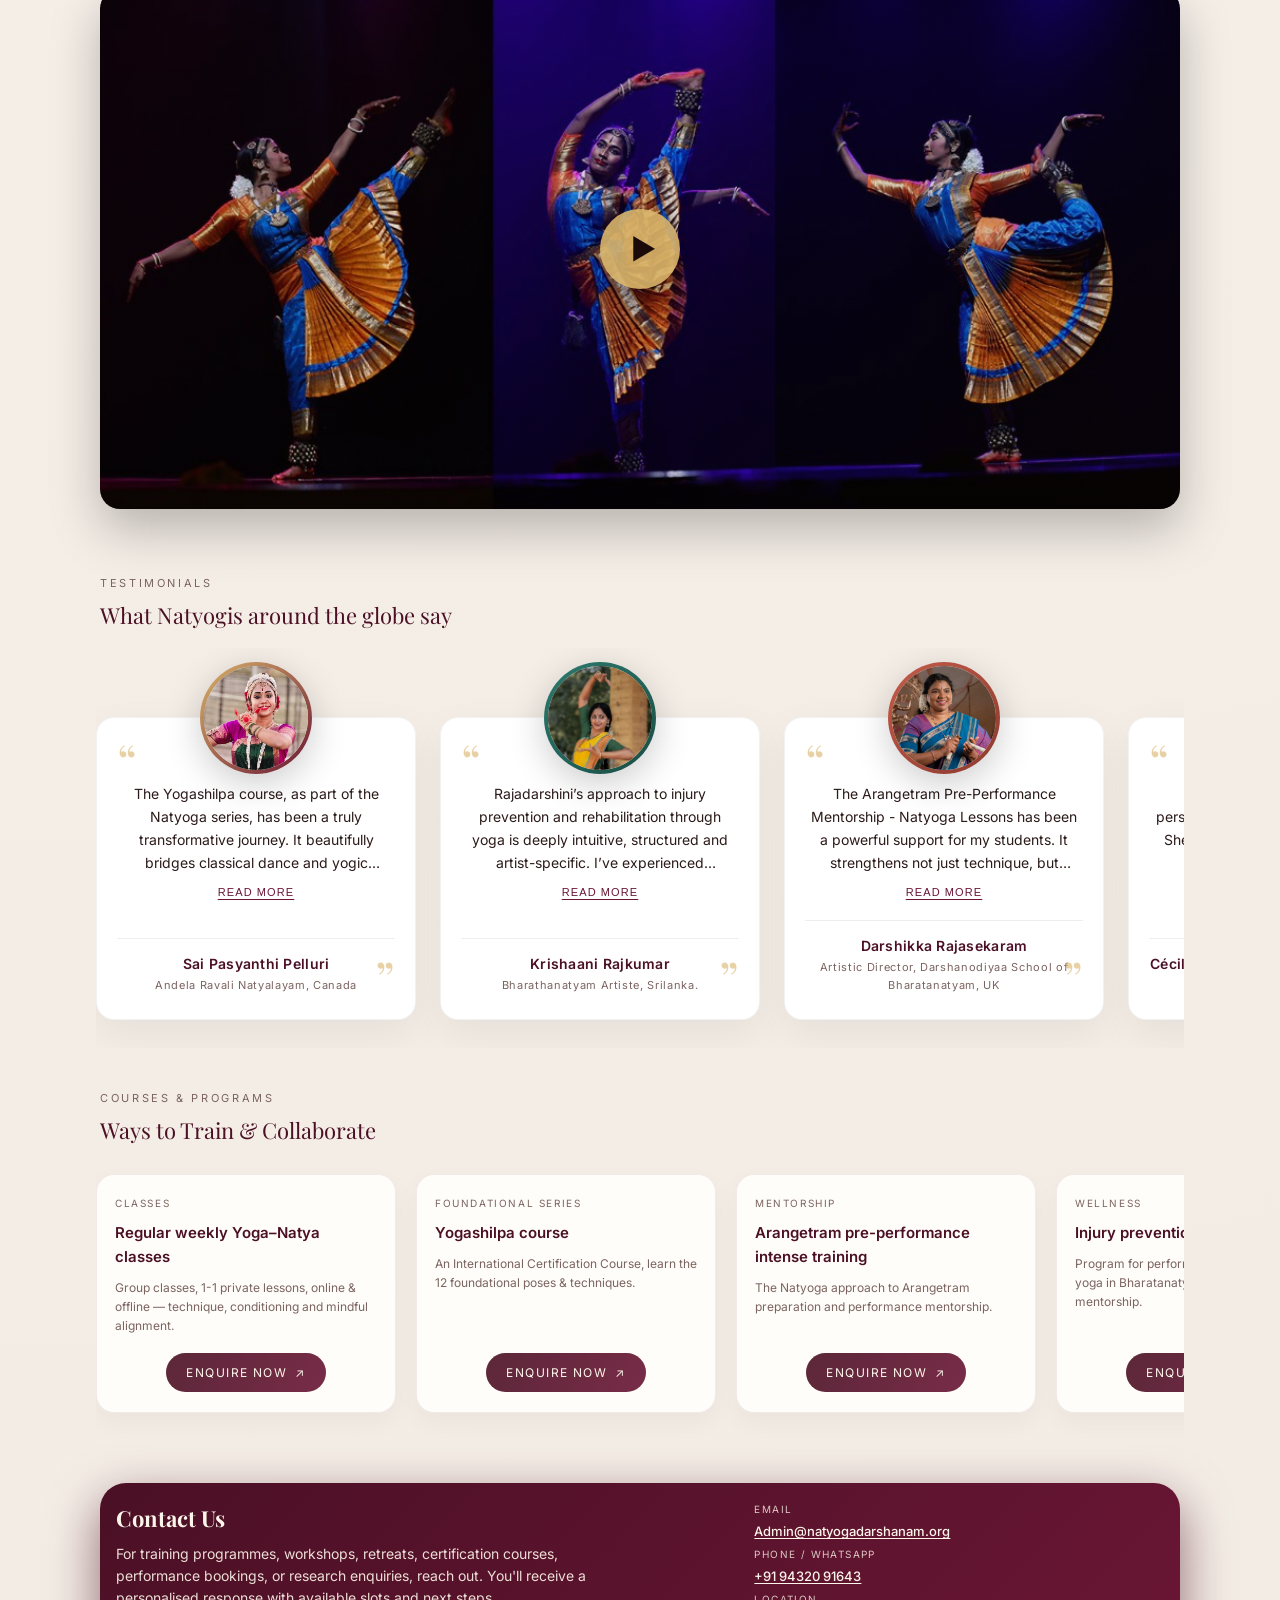
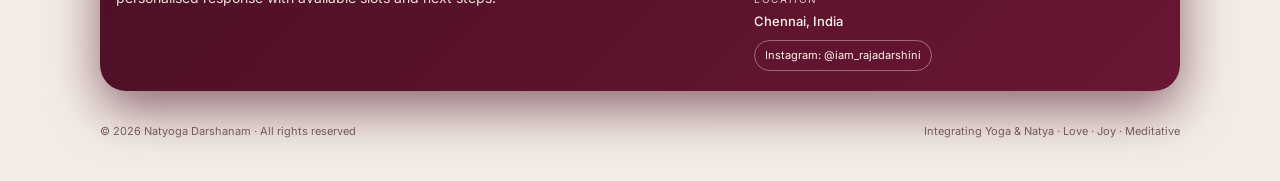
==== commit de90eaf9: "Compressed images" ====
--- a/index.html
+++ b/index.html
@@ -112,10 +112,10 @@
                 An integrative movement discipline uniting the ancient sciences of Yoga and Natya — from two foundational texts: the Yogasutra of Sage Patanjali and the Natyashastra of Bharatamuni.
               </p> -->
 
-              <div class="highlight-chips" style="margin-top: 50px;">
-                <span class="chip">BODY</span>
-                <span class="chip">MIND</span>
-                <span class="chip">BREATH</span>
+              <div class="highlight-chips pill-row" style="margin-top: 50px;">
+                <span class="chip pill">BODY</span>
+                <span class="chip pill">MIND</span>
+                <span class="chip pill">BREATH</span>
               </div>
 
               <div class="hero-cta-row">
@@ -373,27 +373,27 @@
               aria-labelledby="gallery-tab-architecture" aria-hidden="true" data-gallery-panel="architecture">
               <div class="gallery-grid">
                 <figure class="gallery-item">
-                  <img src="assets/Gallery/Natyoga%20Architecture/4D5A3940.JPG" alt="Natyoga architecture"
+                  <img src="assets/Gallery/Natyoga%20Architecture/4D5A3940.jpg" alt="Natyoga architecture"
                     loading="lazy" decoding="async" />
                 </figure>
                 <figure class="gallery-item">
-                  <img src="assets/Gallery/Natyoga%20Architecture/4D5A4031.JPG" alt="Practice space" loading="lazy"
+                  <img src="assets/Gallery/Natyoga%20Architecture/4D5A4031.jpg" alt="Practice space" loading="lazy"
                     decoding="async" />
                 </figure>
                 <figure class="gallery-item">
-                  <img src="assets/Gallery/Natyoga%20Architecture/4D5A4093.JPG" alt="Movement space" loading="lazy"
+                  <img src="assets/Gallery/Natyoga%20Architecture/4D5A4093.jpg" alt="Movement space" loading="lazy"
                     decoding="async" />
                 </figure>
                 <figure class="gallery-item">
-                  <img src="assets/Gallery/Natyoga%20Architecture/4D5A4101.JPG" alt="Studio architecture" loading="lazy"
+                  <img src="assets/Gallery/Natyoga%20Architecture/4D5A4101.jpg" alt="Studio architecture" loading="lazy"
                     decoding="async" />
                 </figure>
                 <figure class="gallery-item">
-                  <img src="assets/Gallery/Natyoga%20Architecture/4D5A4107.JPG" alt="Natyoga space" loading="lazy"
+                  <img src="assets/Gallery/Natyoga%20Architecture/4D5A4107.jpg" alt="Natyoga space" loading="lazy"
                     decoding="async" />
                 </figure>
                 <figure class="gallery-item">
-                  <img src="assets/Gallery/Natyoga%20Architecture/4D5A4150%20copy.jpg" alt="Architectural detail"
+                  <img src="assets/Gallery/Natyoga%20Architecture/4D5A4150.jpg" alt="Architectural detail"
                     loading="lazy" decoding="async" />
                 </figure>
               </div>
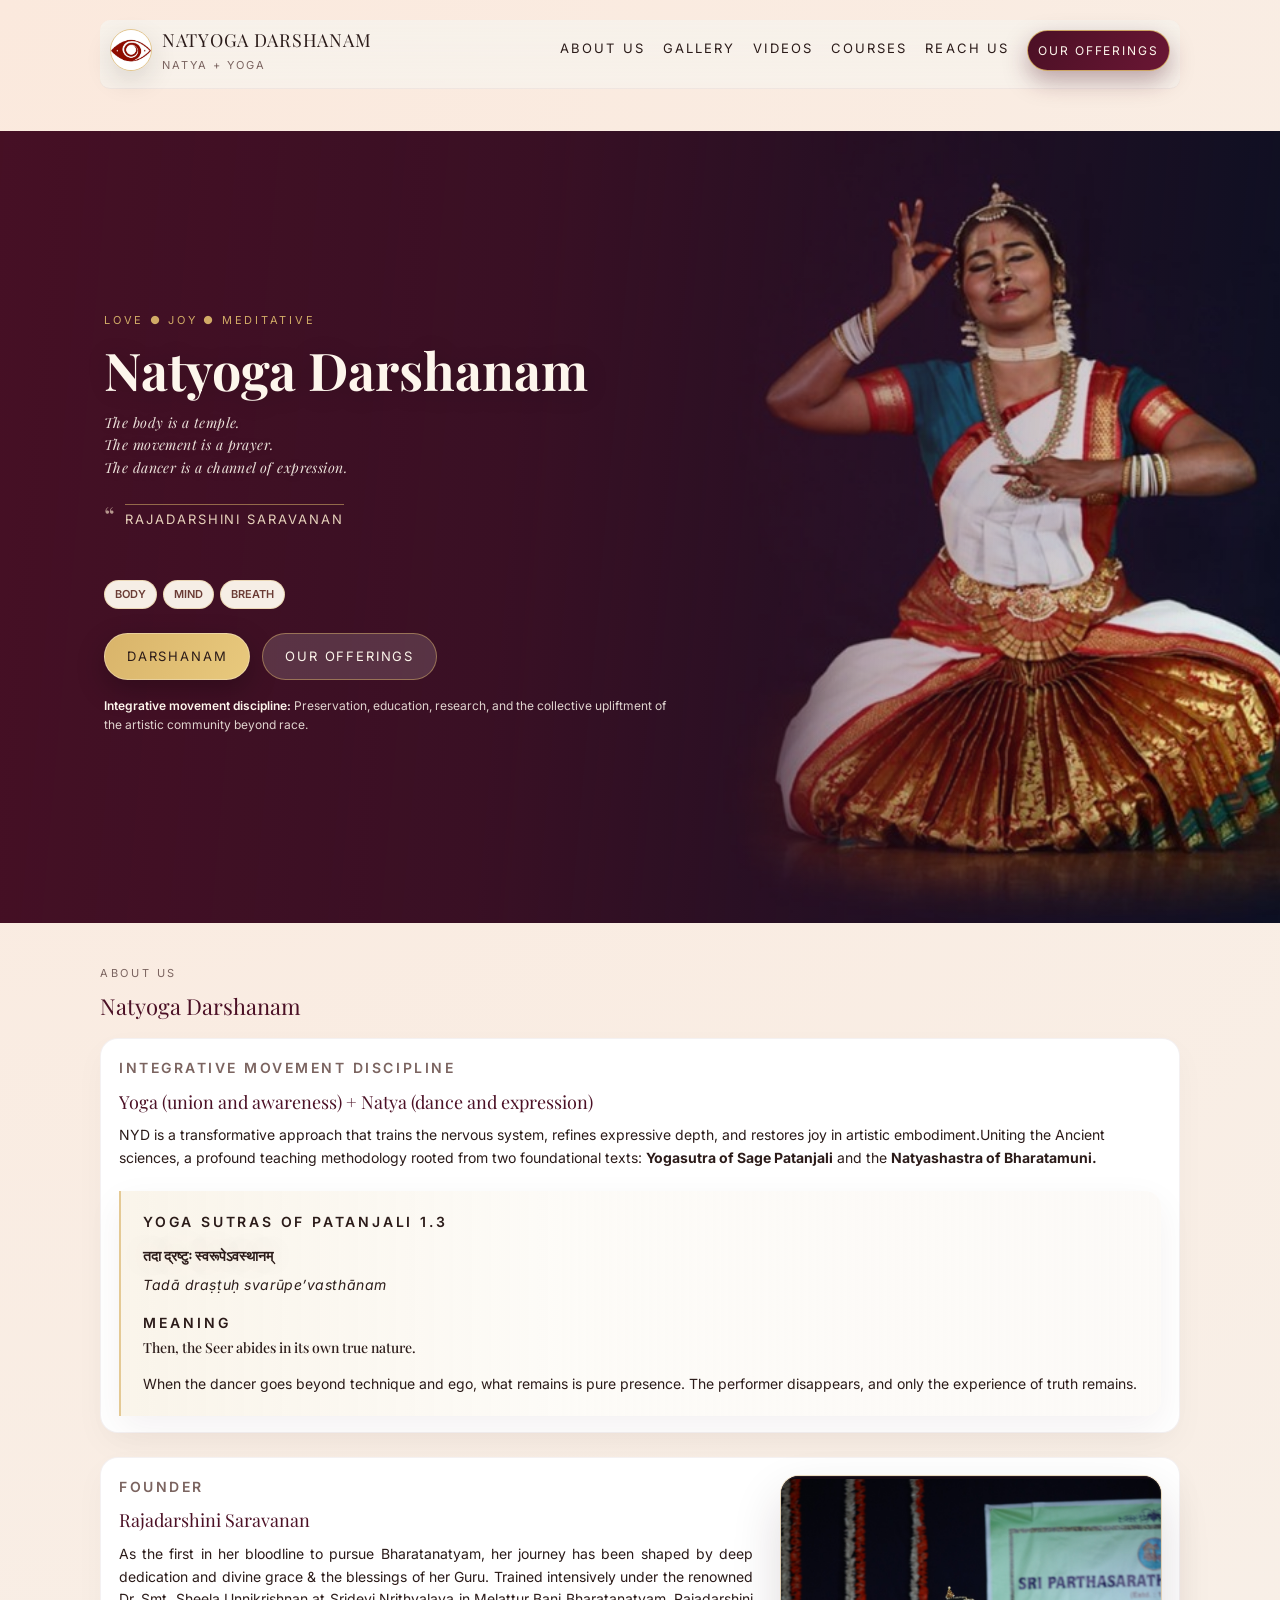
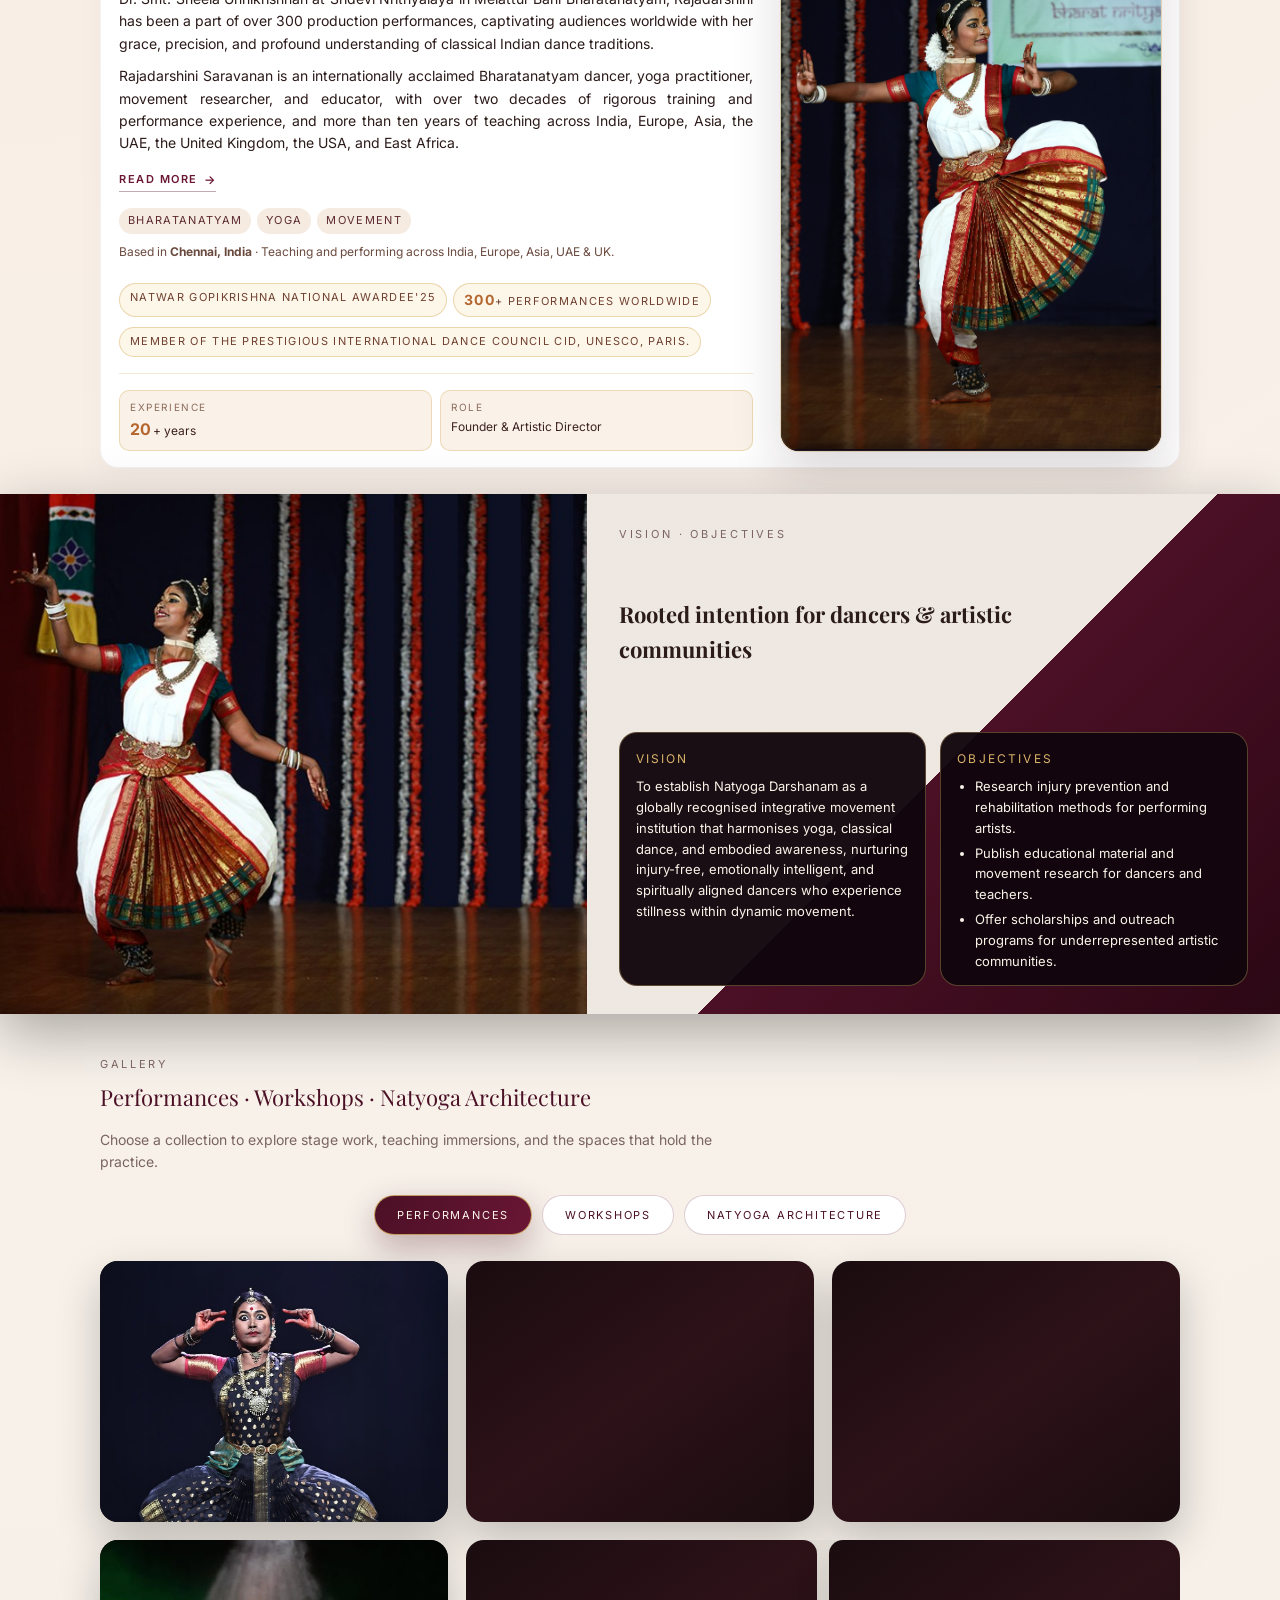
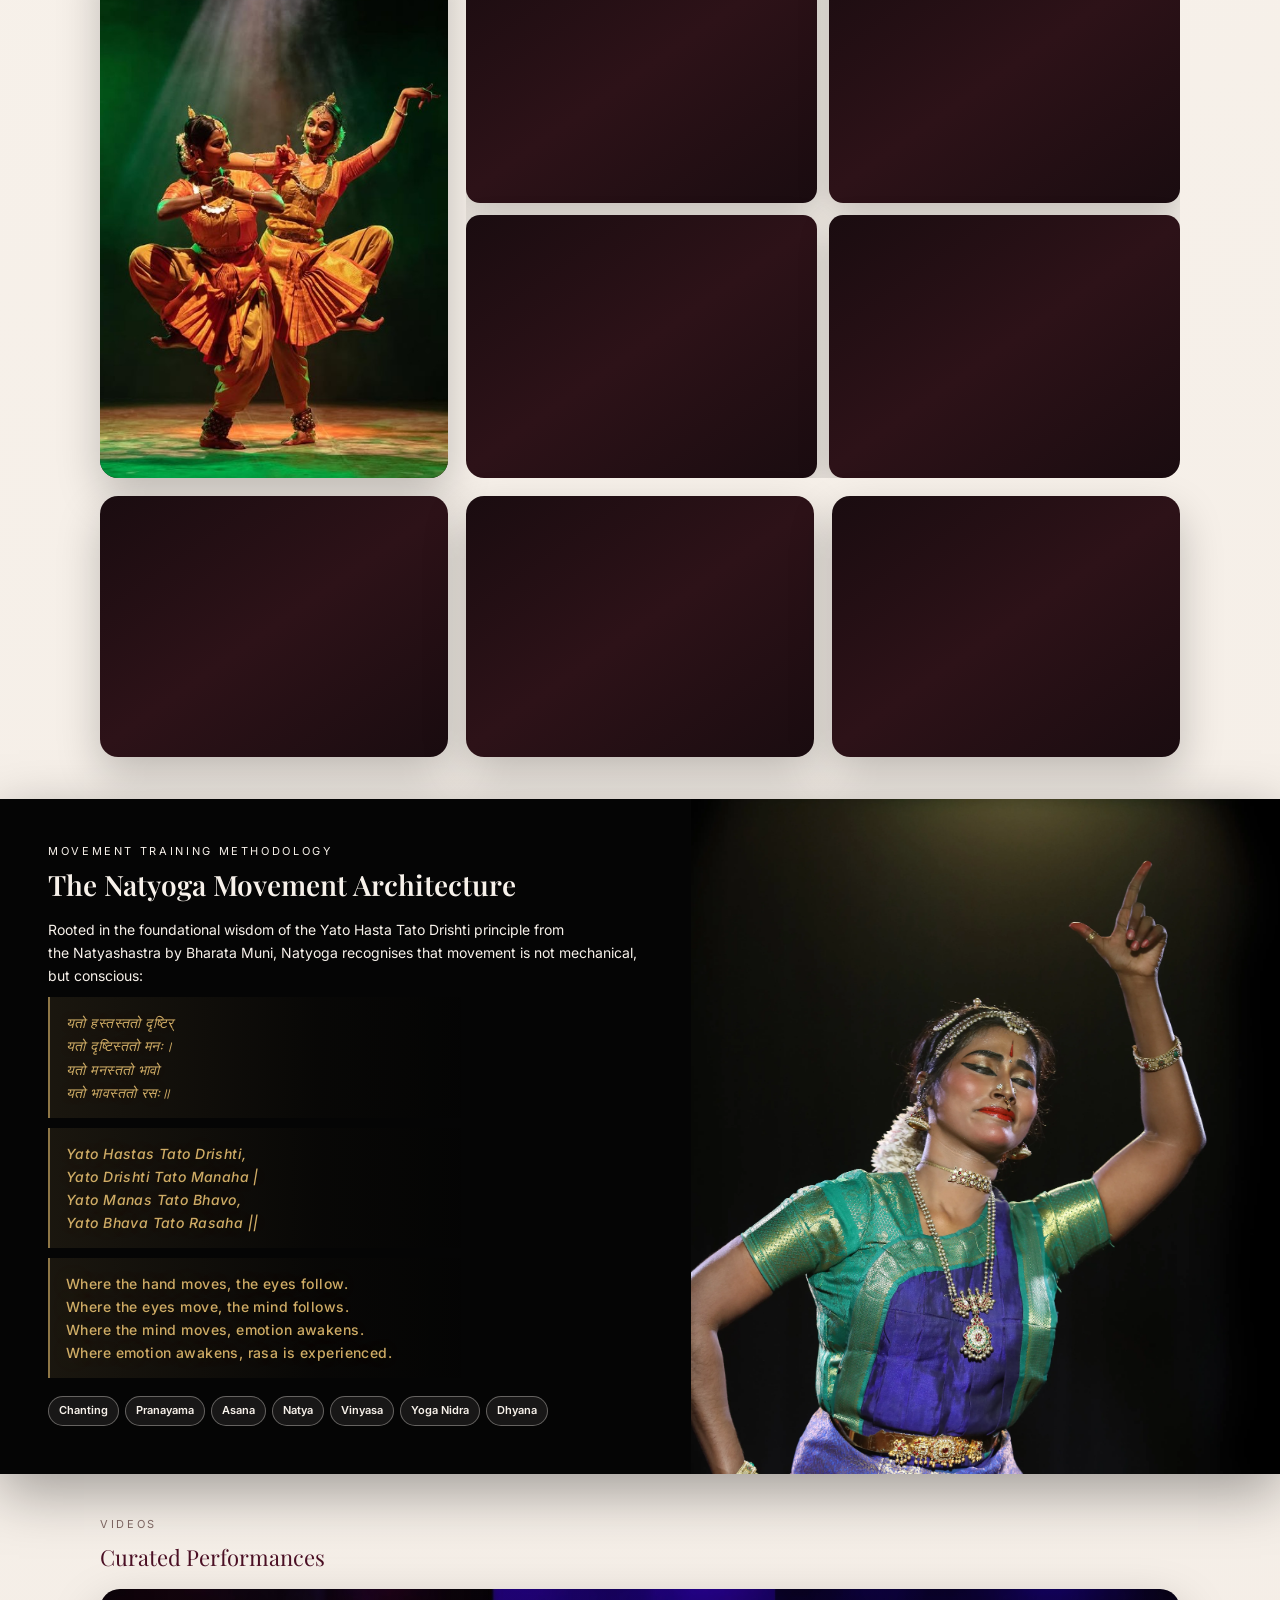
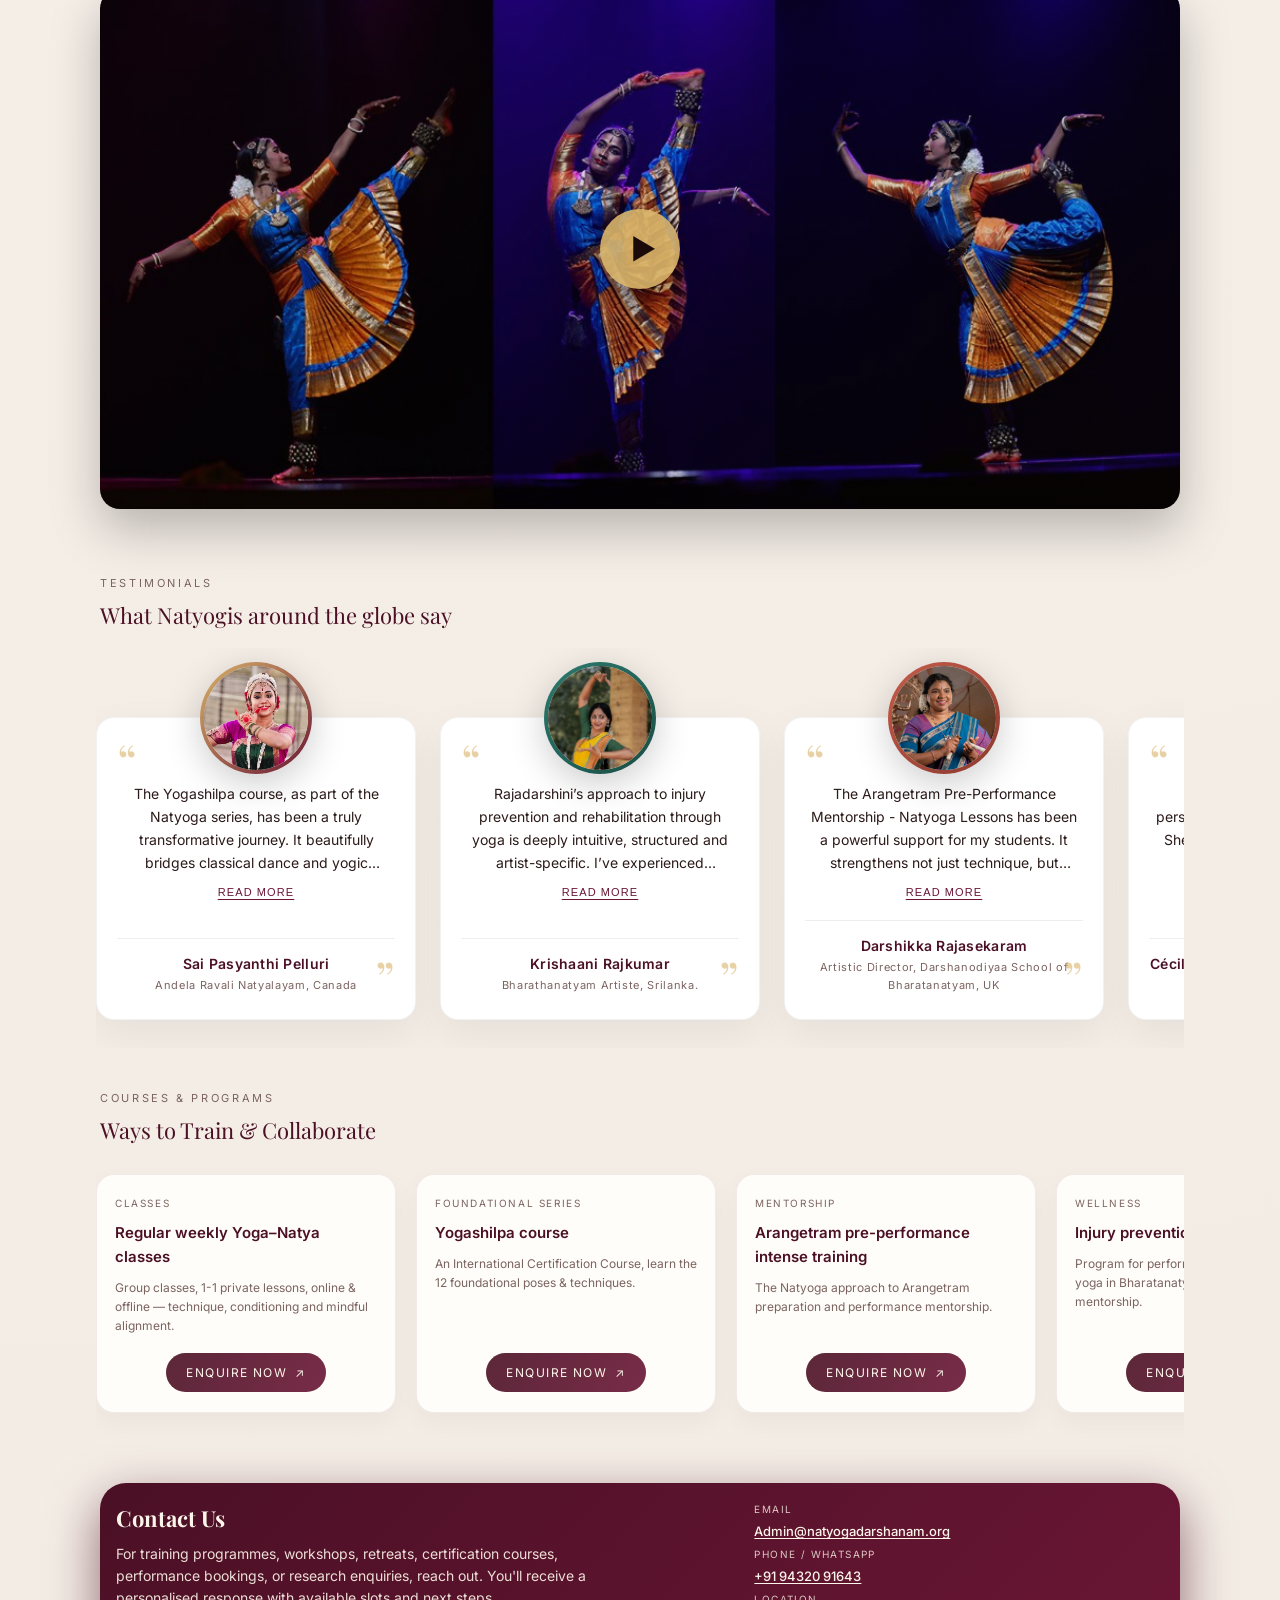
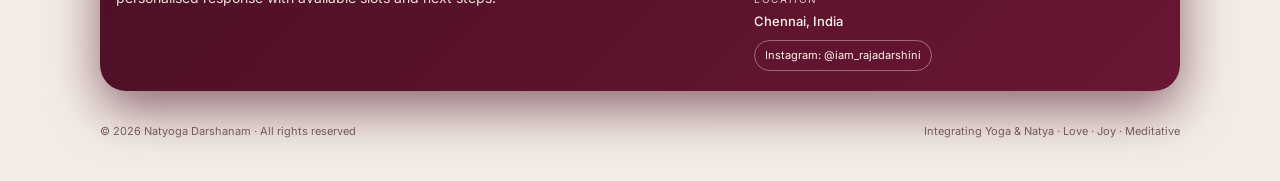
==== commit 3cfaa09f: "Compressed images" ====
--- a/index.html
+++ b/index.html
@@ -373,27 +373,27 @@
               aria-labelledby="gallery-tab-architecture" aria-hidden="true" data-gallery-panel="architecture">
               <div class="gallery-grid">
                 <figure class="gallery-item">
-                  <img src="assets/Gallery/Natyoga%20Architecture/4D5A3940.jpg" alt="Natyoga architecture"
+                  <img src="assets/Gallery/Natyoga%20Architecture/NA_1.jpg" alt="Natyoga architecture"
                     loading="lazy" decoding="async" />
                 </figure>
                 <figure class="gallery-item">
-                  <img src="assets/Gallery/Natyoga%20Architecture/4D5A4031.jpg" alt="Practice space" loading="lazy"
+                  <img src="assets/Gallery/Natyoga%20Architecture/NA_2.jpg" alt="Practice space" loading="lazy"
                     decoding="async" />
                 </figure>
                 <figure class="gallery-item">
-                  <img src="assets/Gallery/Natyoga%20Architecture/4D5A4093.jpg" alt="Movement space" loading="lazy"
+                  <img src="assets/Gallery/Natyoga%20Architecture/NA_3.jpg" alt="Movement space" loading="lazy"
                     decoding="async" />
                 </figure>
                 <figure class="gallery-item">
-                  <img src="assets/Gallery/Natyoga%20Architecture/4D5A4101.jpg" alt="Studio architecture" loading="lazy"
+                  <img src="assets/Gallery/Natyoga%20Architecture/NA_4.jpg" alt="Studio architecture" loading="lazy"
                     decoding="async" />
                 </figure>
                 <figure class="gallery-item">
-                  <img src="assets/Gallery/Natyoga%20Architecture/4D5A4107.jpg" alt="Natyoga space" loading="lazy"
+                  <img src="assets/Gallery/Natyoga%20Architecture/NA_5.jpg" alt="Natyoga space" loading="lazy"
                     decoding="async" />
                 </figure>
                 <figure class="gallery-item">
-                  <img src="assets/Gallery/Natyoga%20Architecture/4D5A4150.jpg" alt="Architectural detail"
+                  <img src="assets/Gallery/Natyoga%20Architecture/NA_6.jpg" alt="Architectural detail"
                     loading="lazy" decoding="async" />
                 </figure>
               </div>
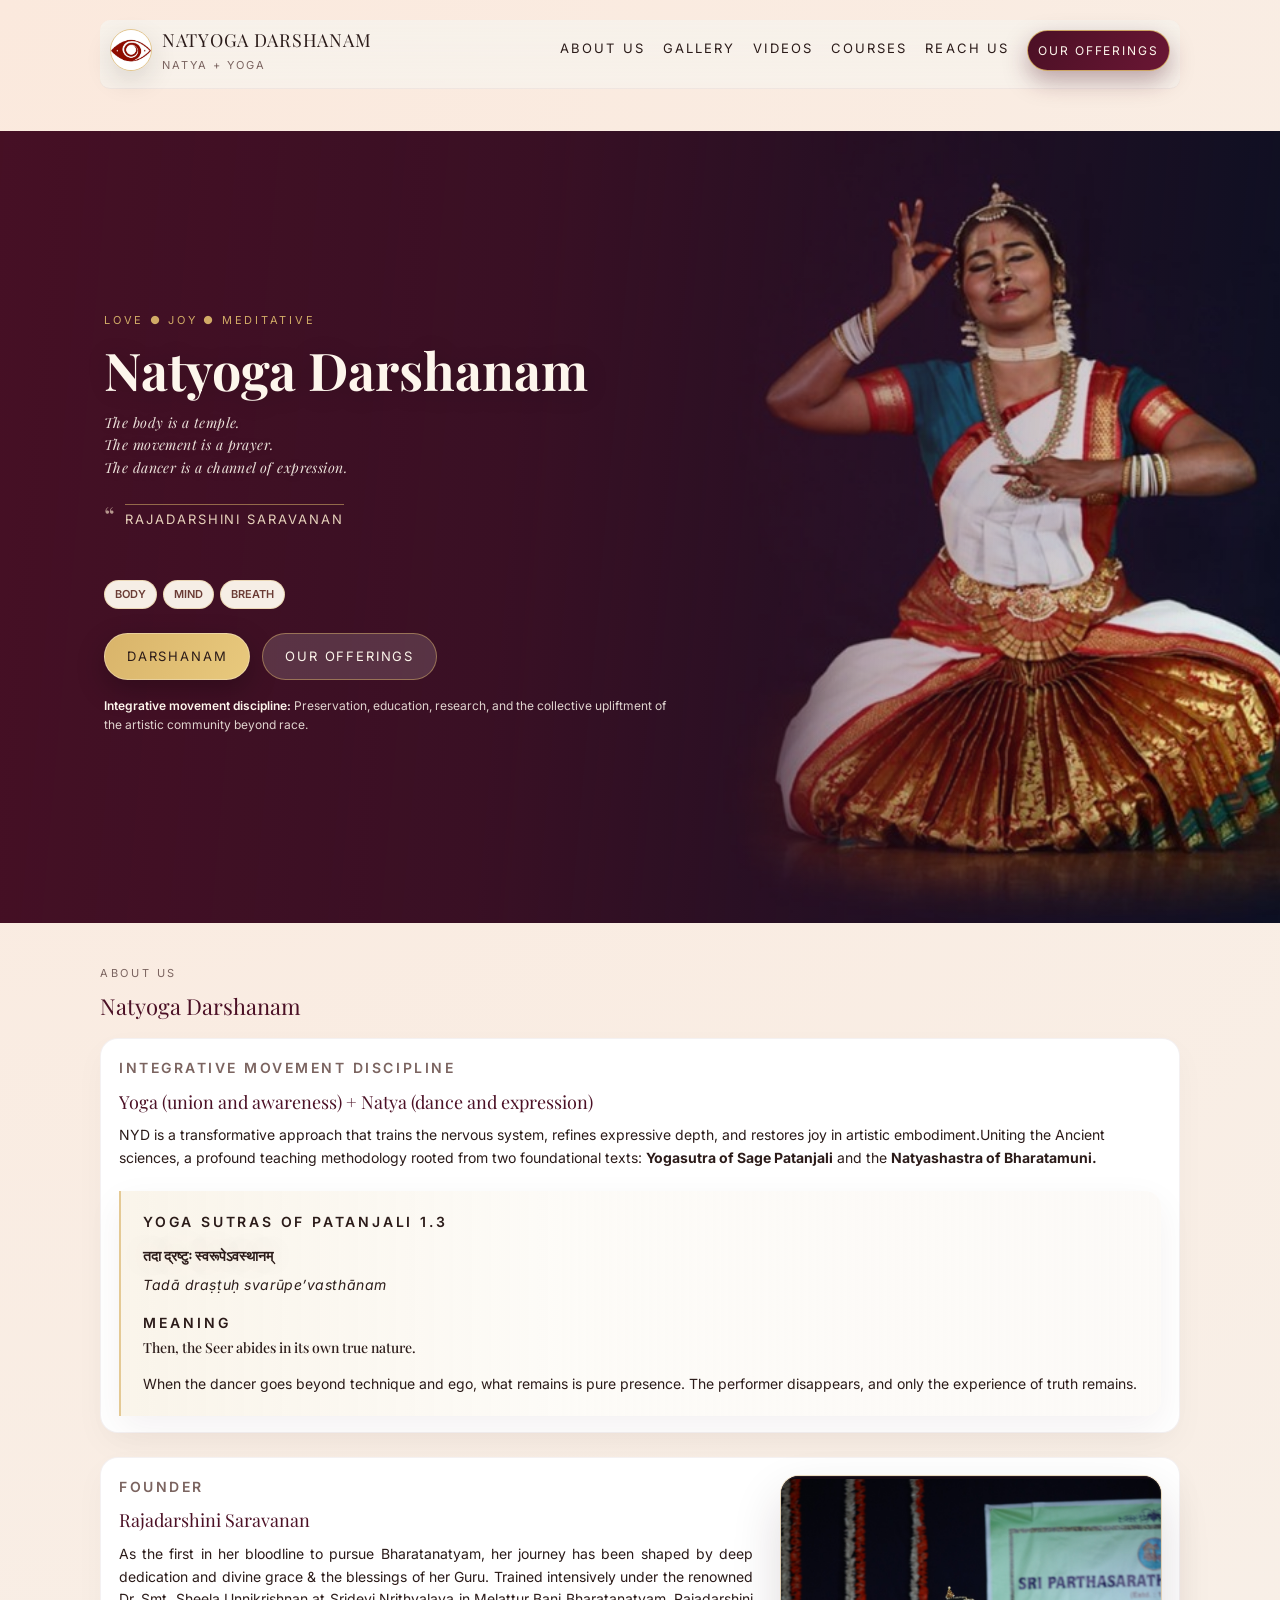
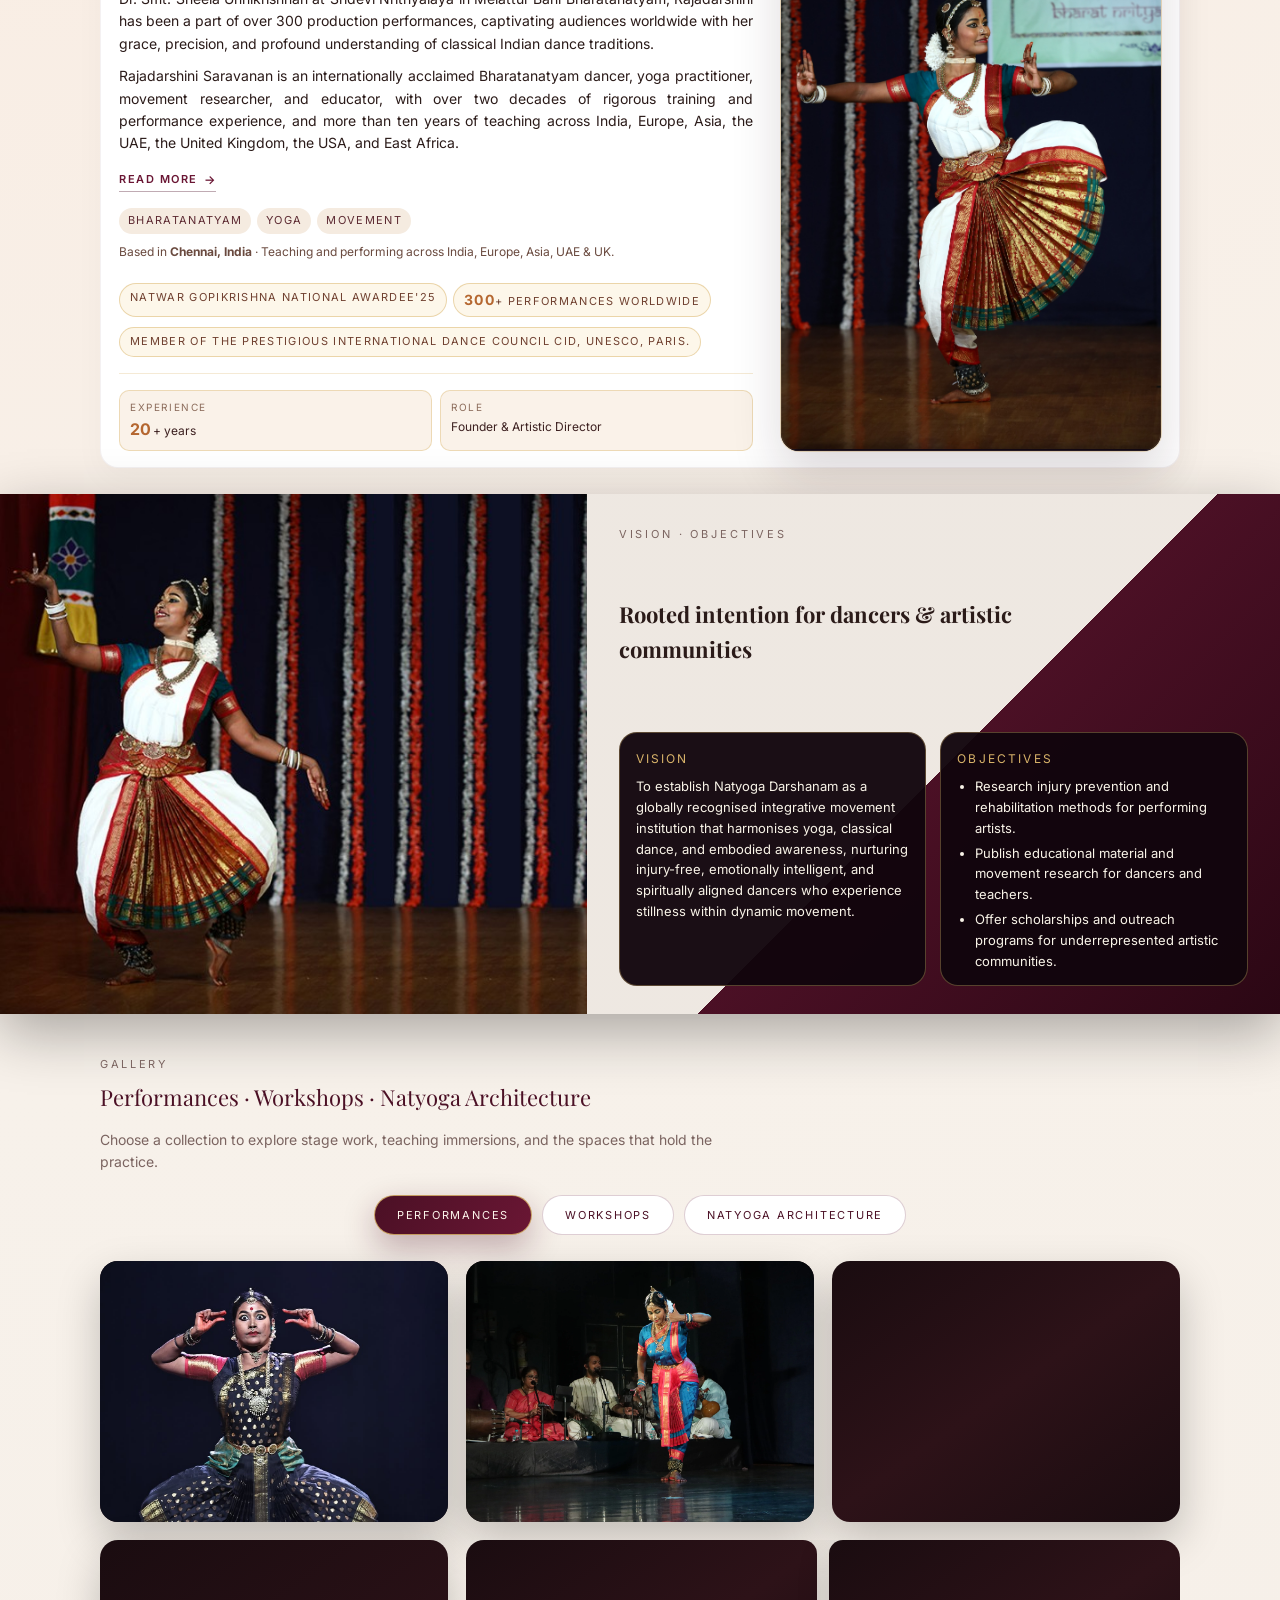
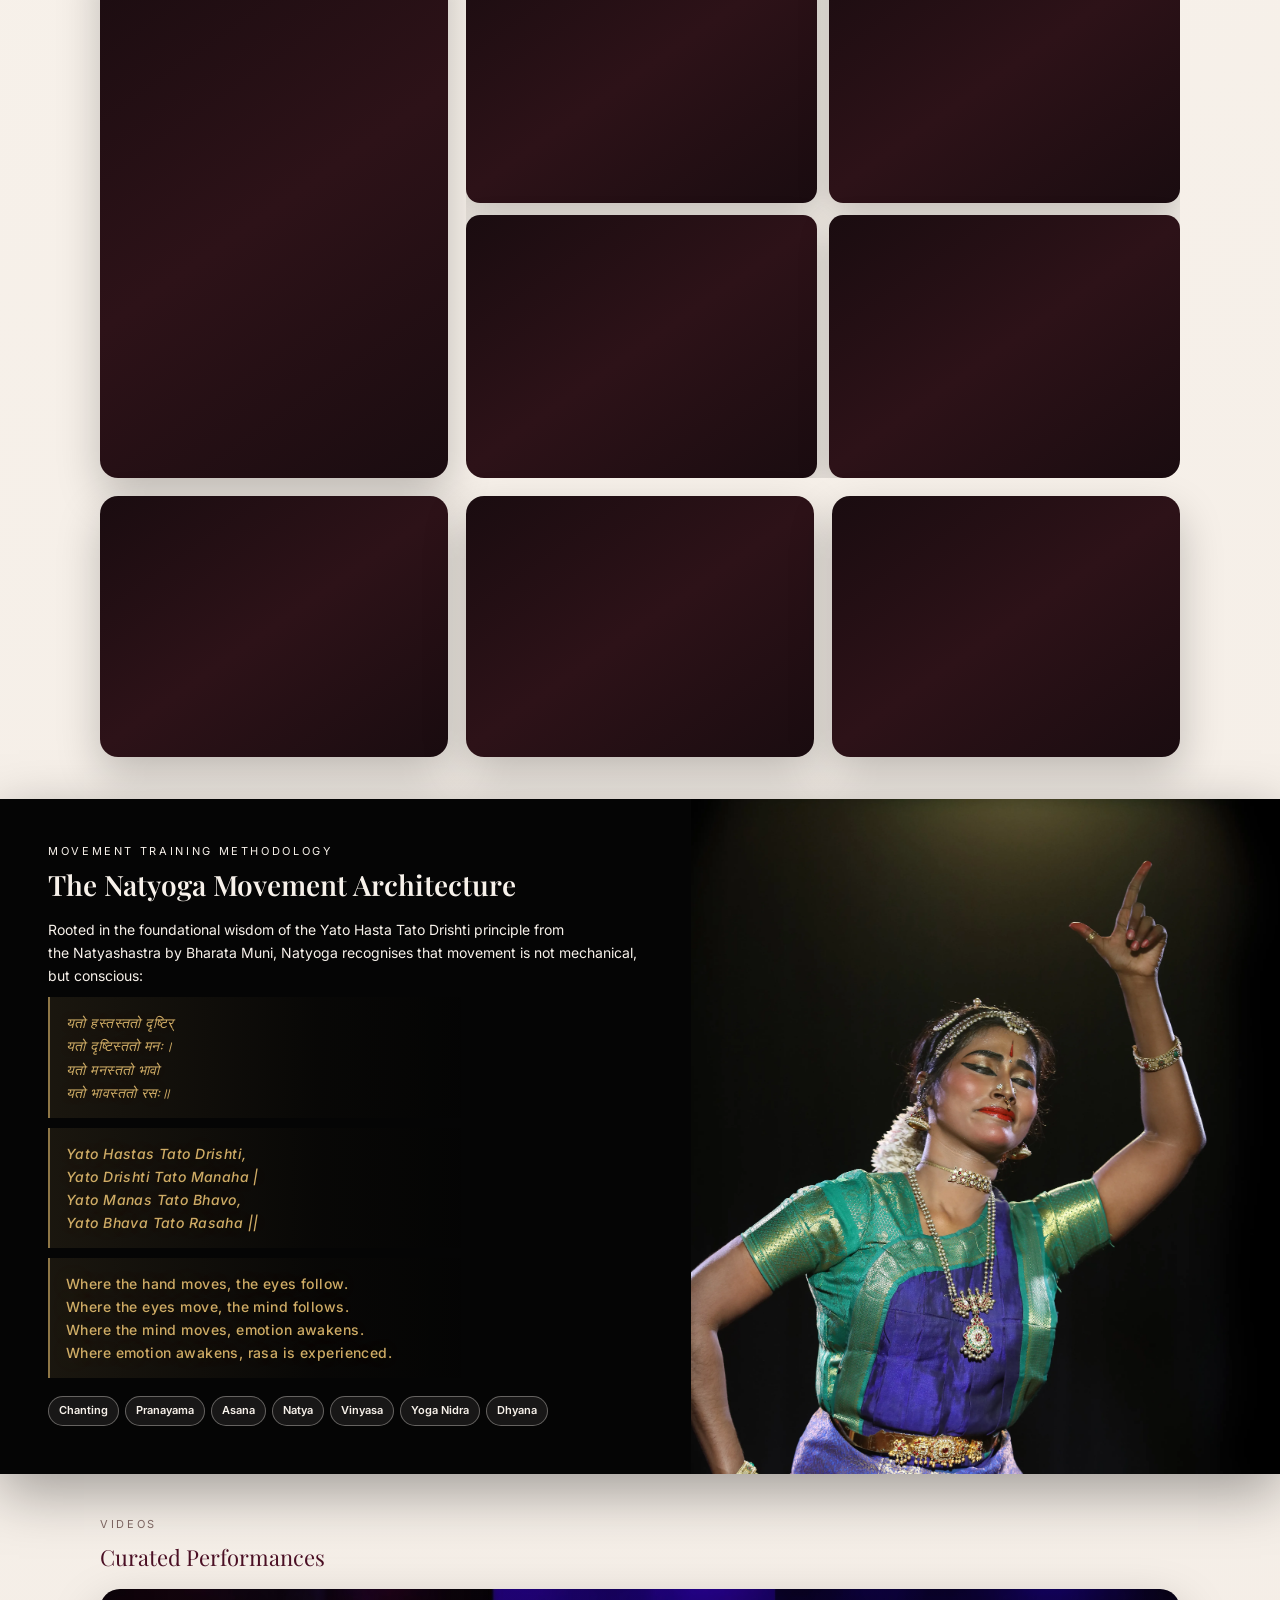
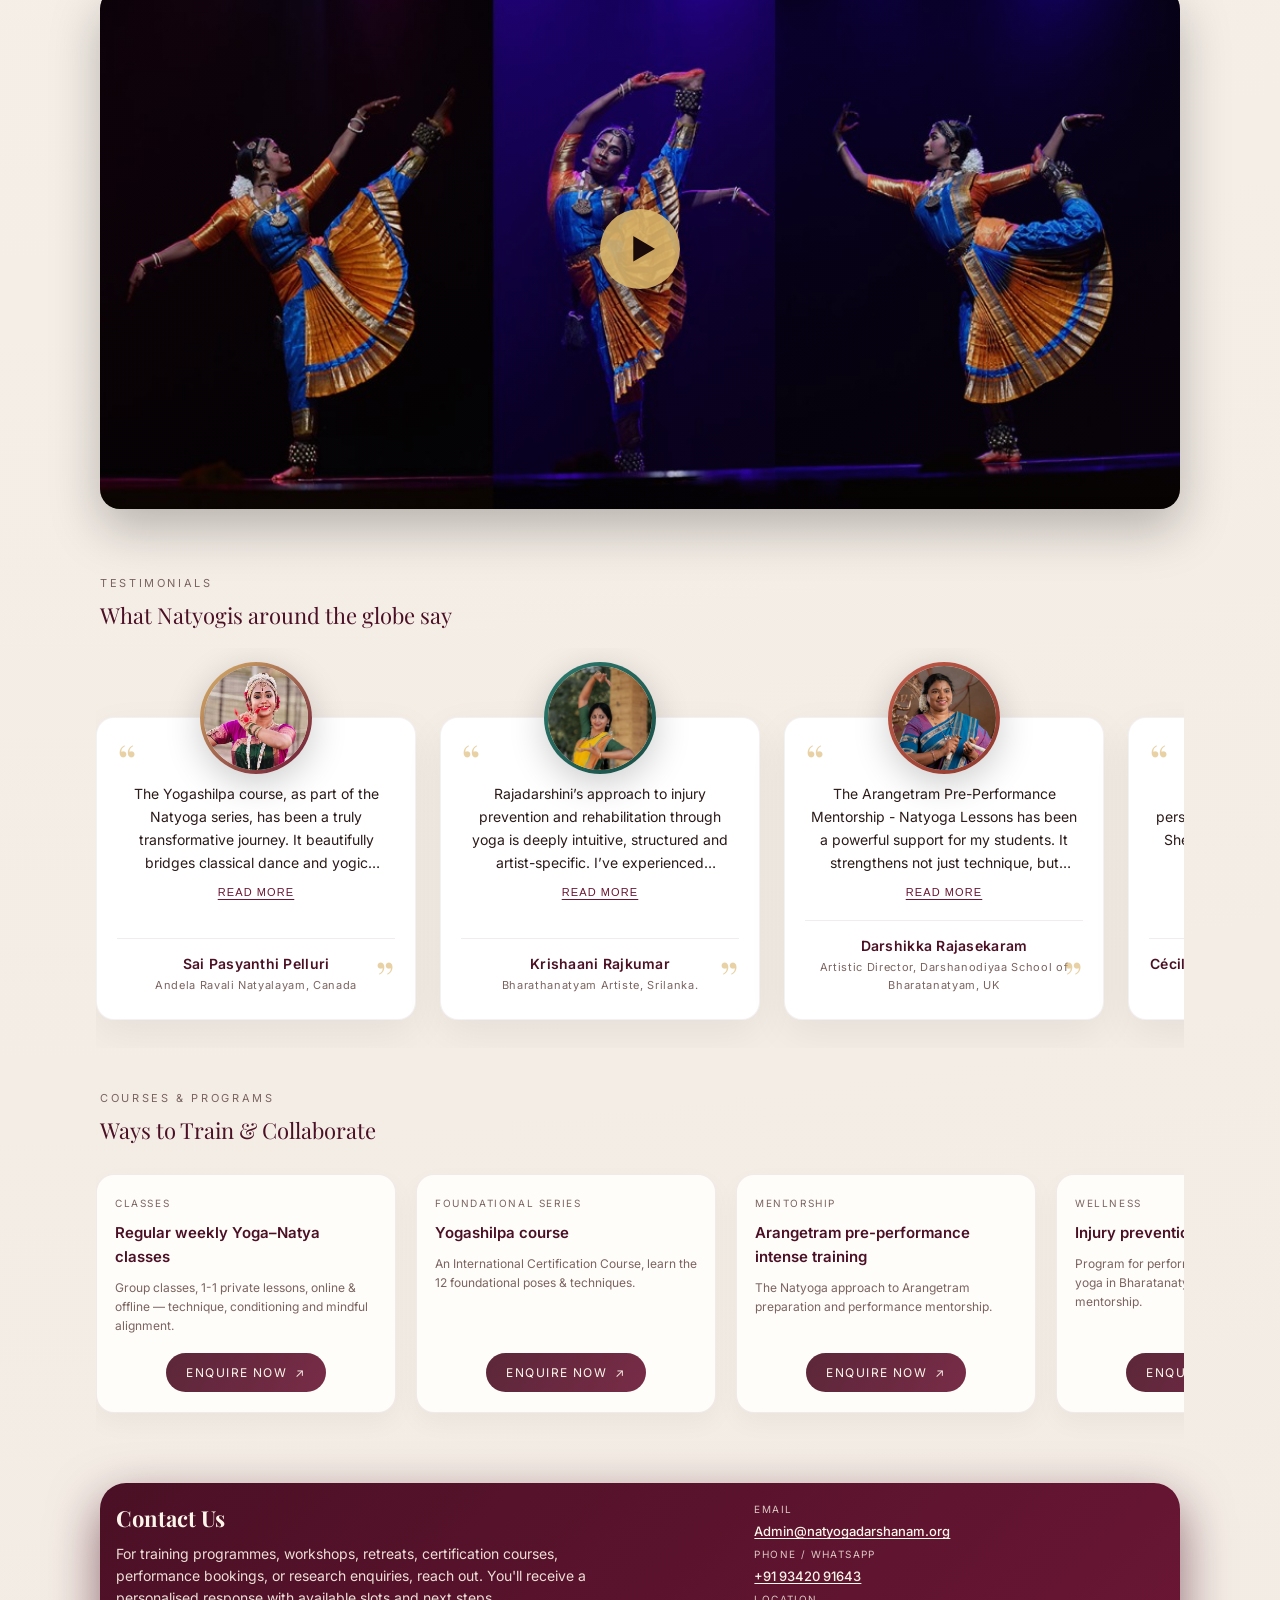
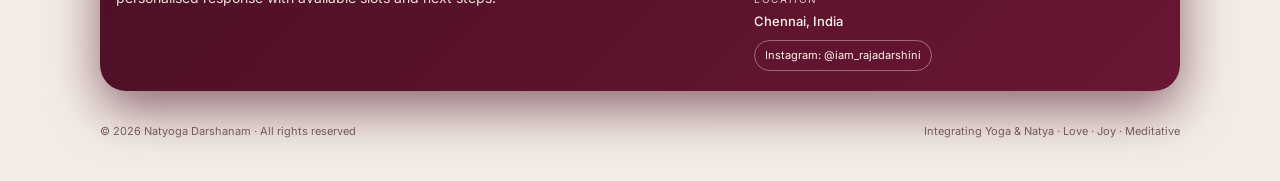
==== commit 3c049988: "Phone number updated" ====
--- a/index.html
+++ b/index.html
@@ -705,7 +705,7 @@
             <div>
               <div class="contact-label">Phone / WhatsApp</div>
               <div class="contact-value">
-                <a href="tel:+919432091643">+91 94320 91643</a>
+                <a href="tel:+919342091643">+91 93420 91643</a>
               </div>
             </div>
             <div>
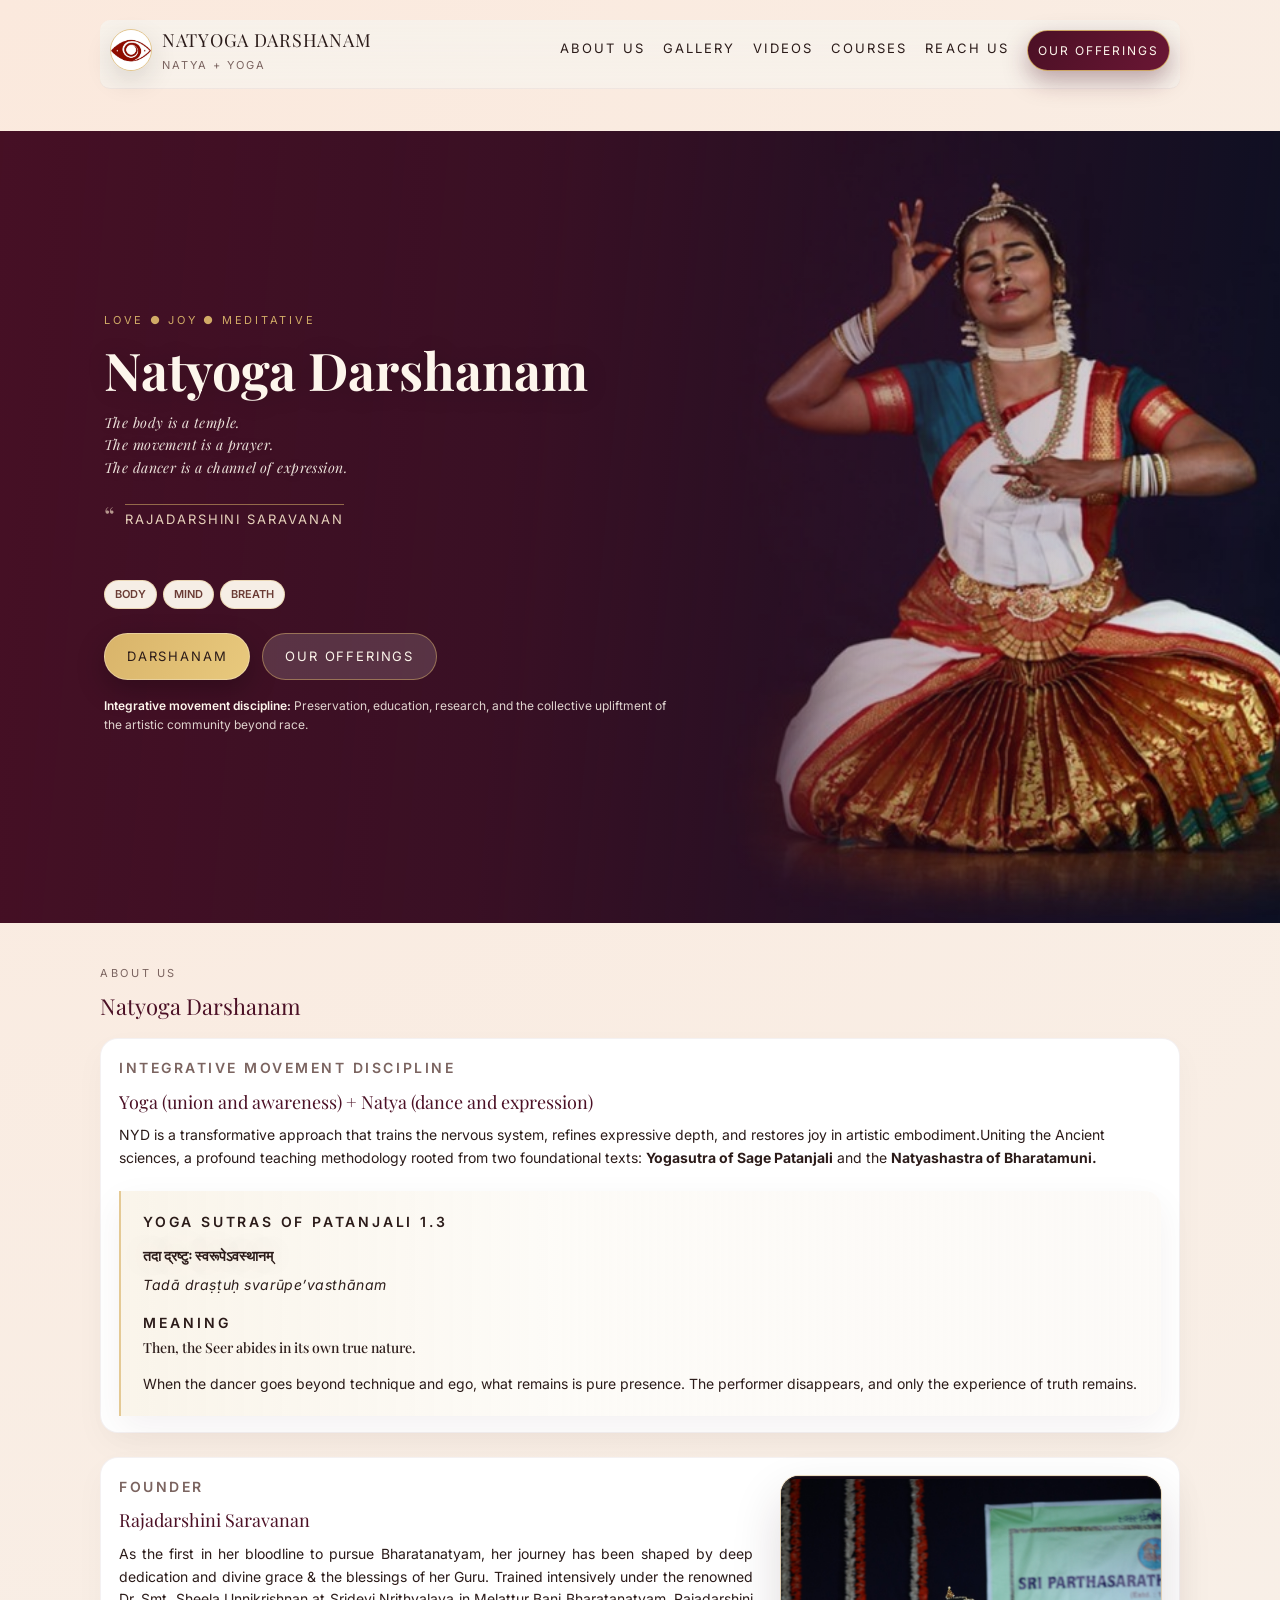
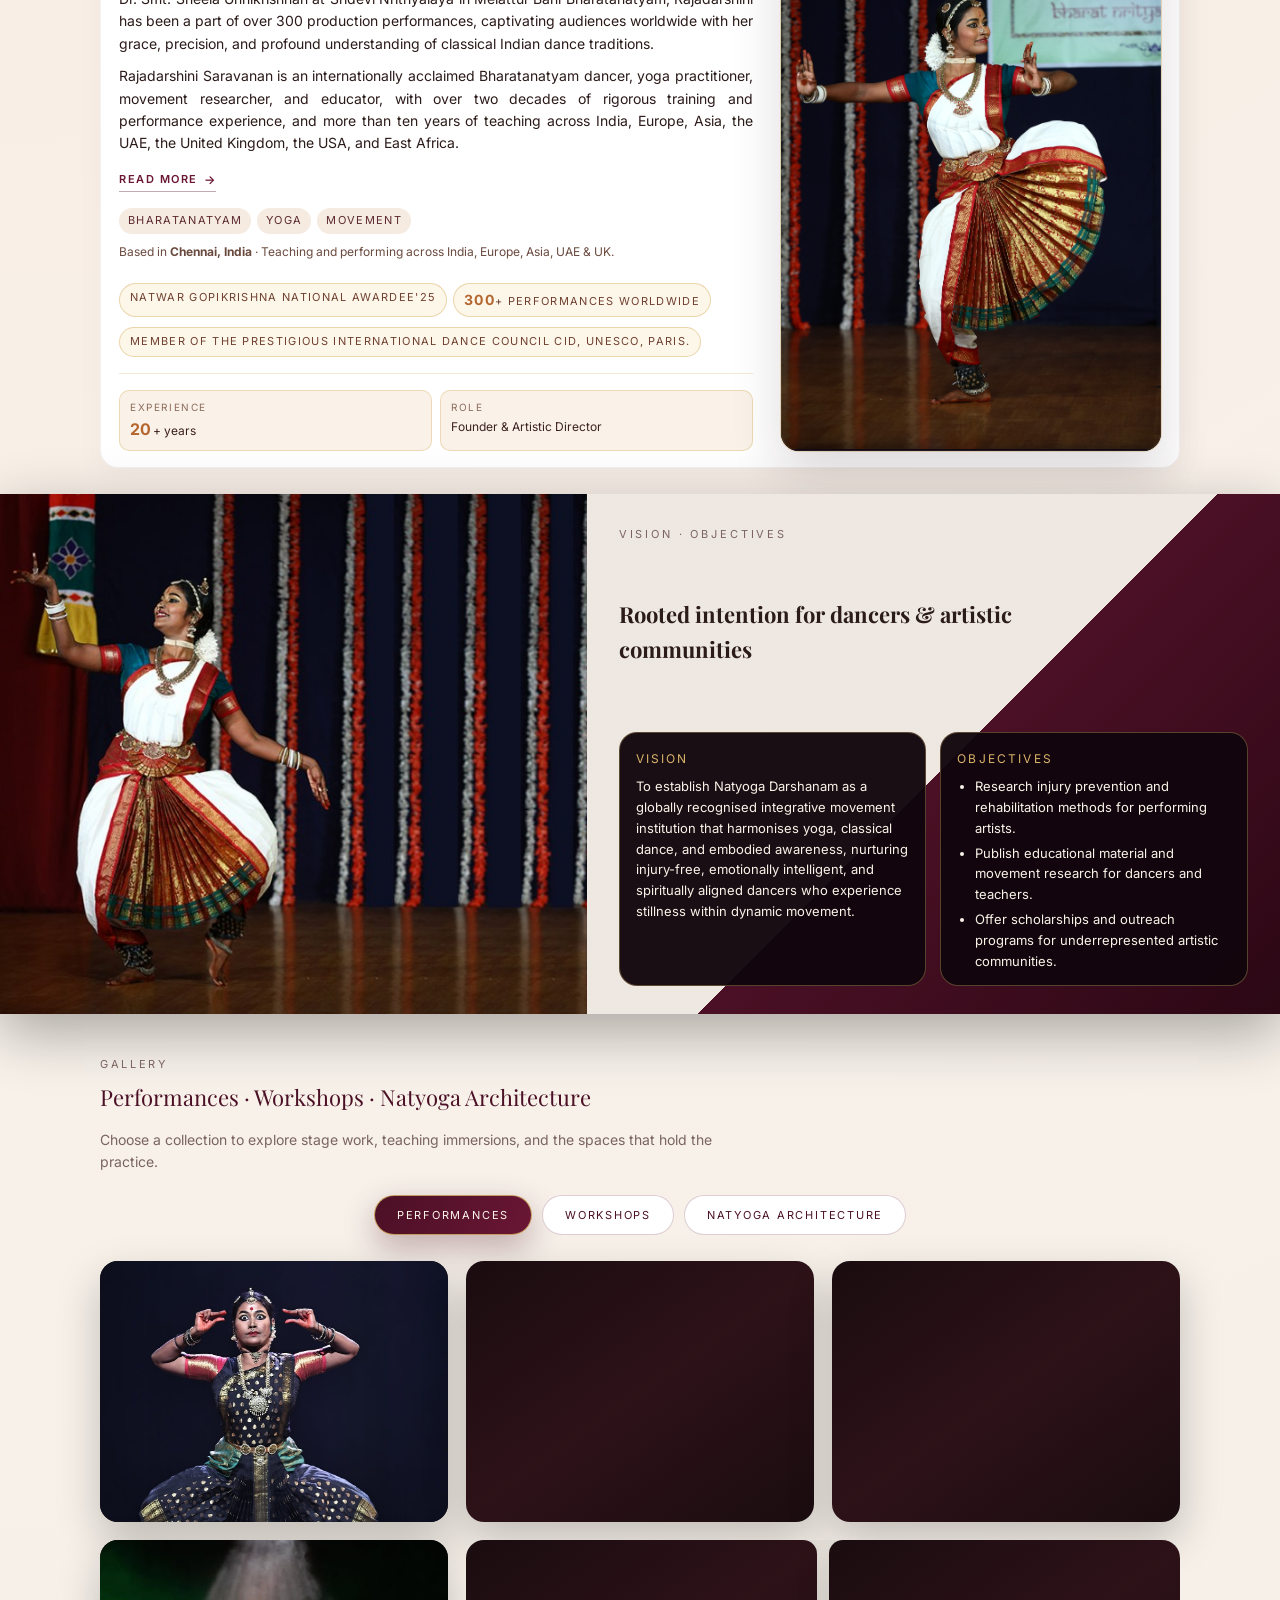
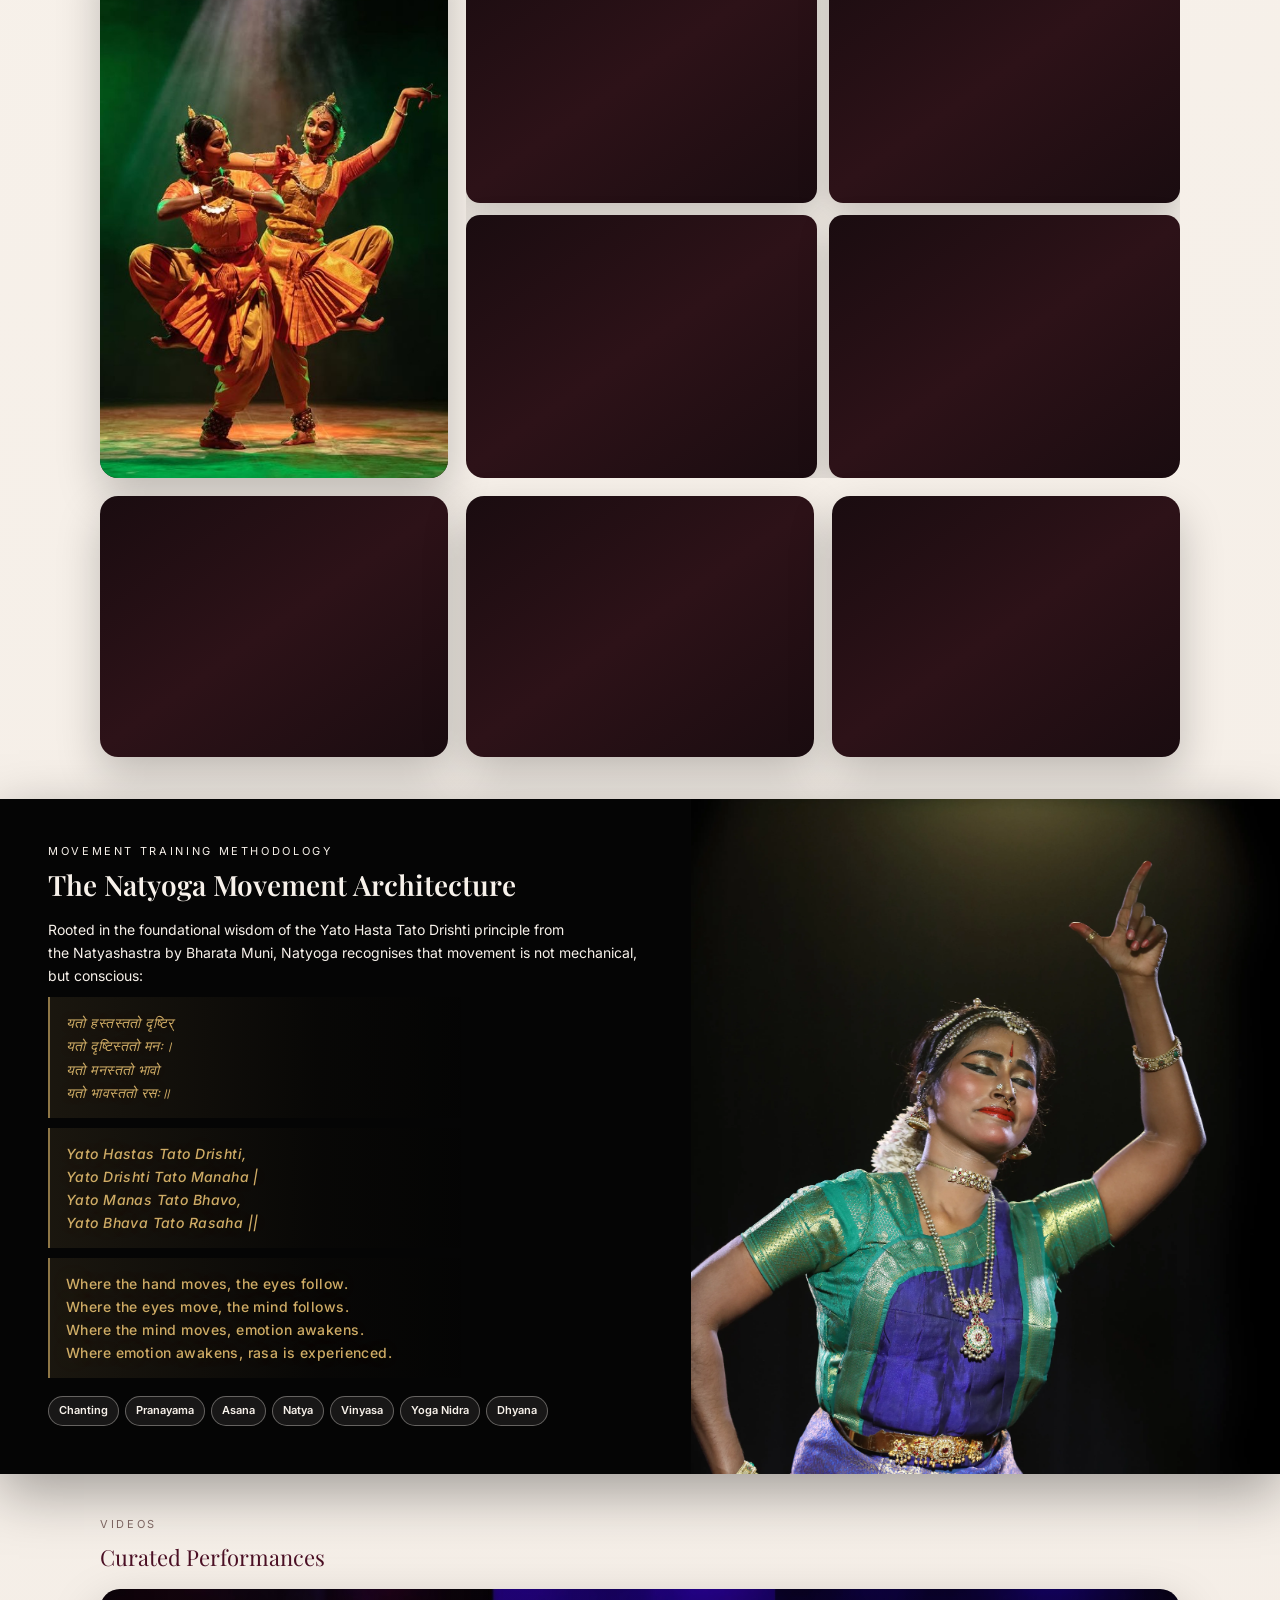
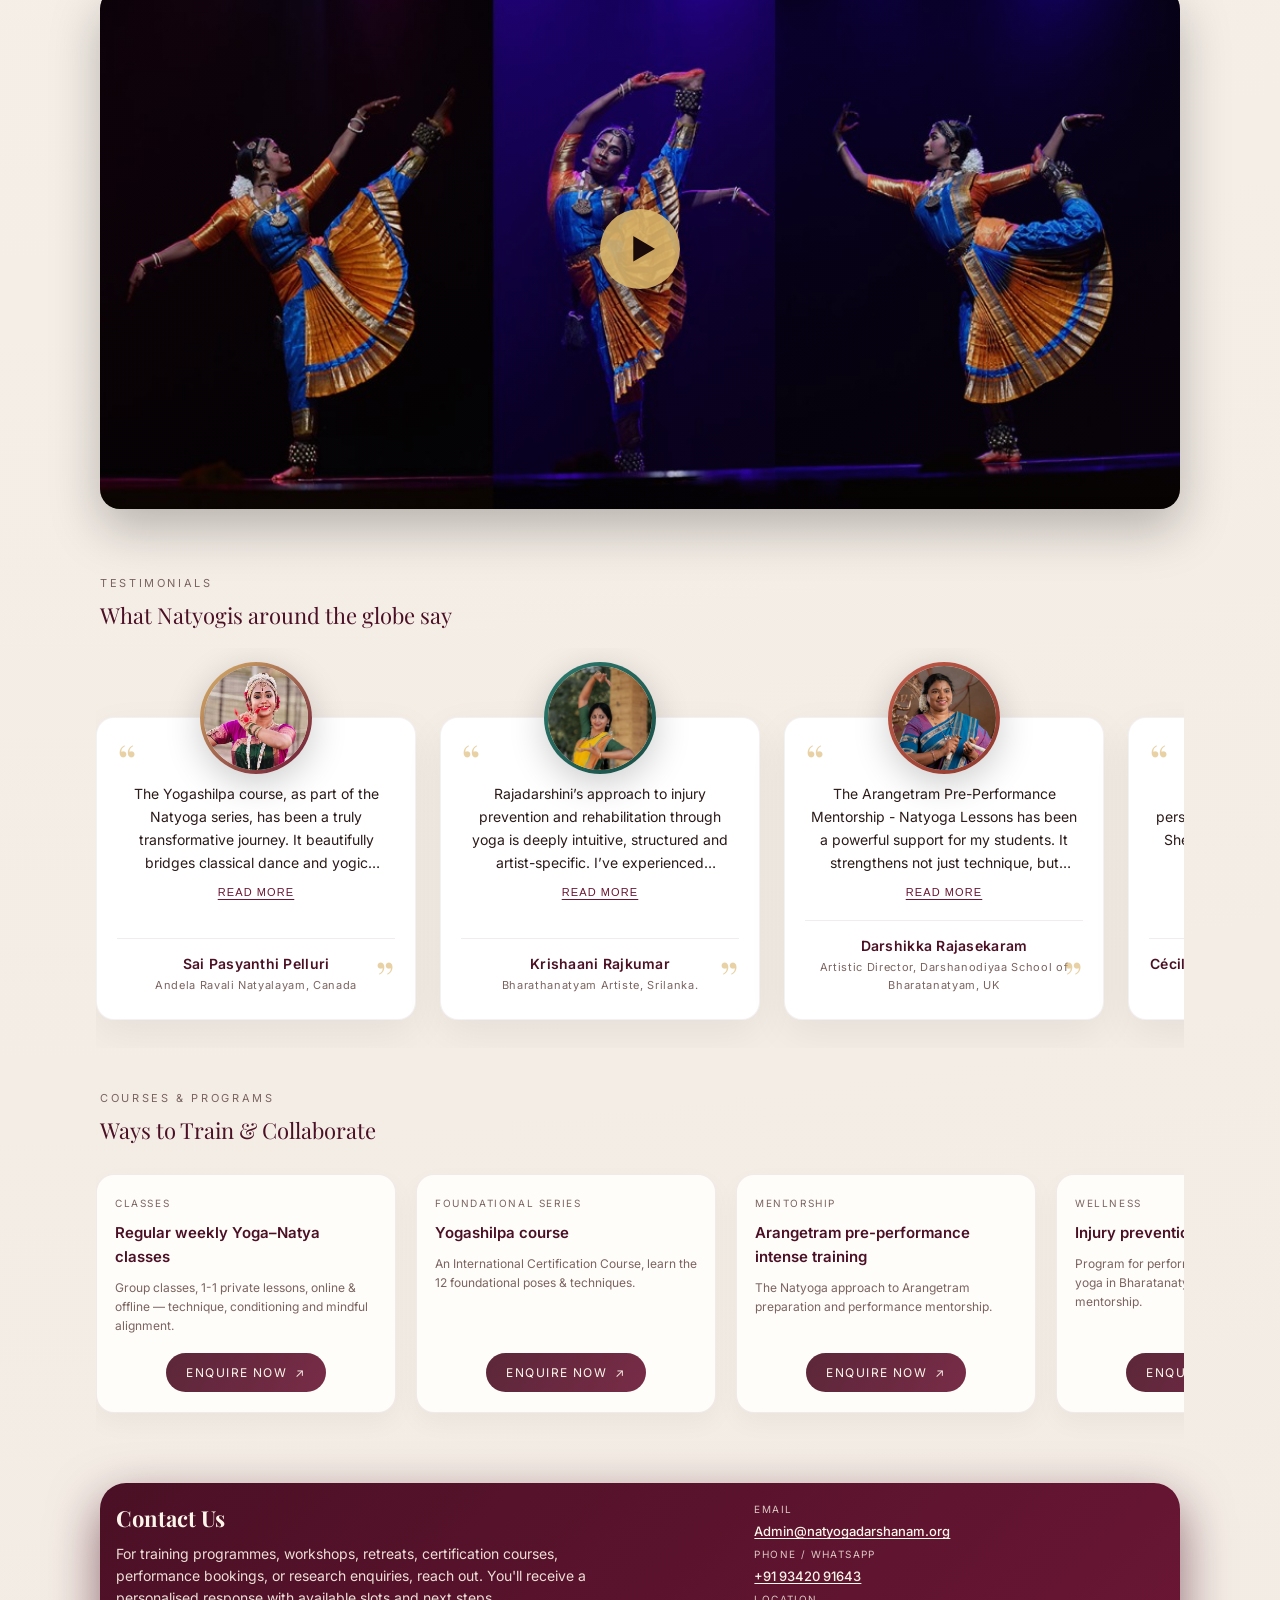
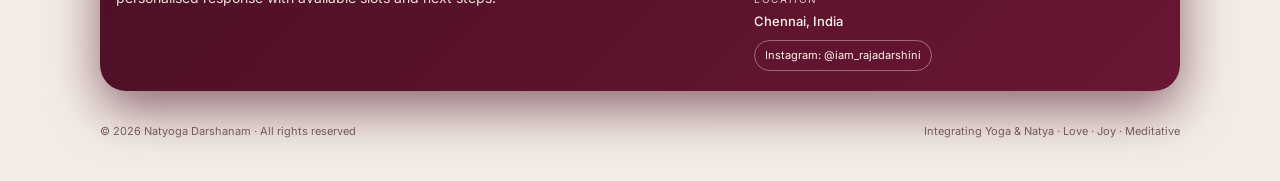
==== commit 4addf889: "Prefer Founder portrait for Google/social thumbnails and clarify Doordarshan grade. Point og/twitter" ====
--- a/index.html
+++ b/index.html
@@ -7,19 +7,26 @@
   <meta name="viewport" content="width=device-width, initial-scale=1" />
   <meta name="description"
     content="Natyoga Darshanam – Integrative movement discipline uniting Yoga and Natya. Founder Rajadarshini Saravanan. Vision, mission, training & contact." />
-  <meta name="robots" content="index, follow" />
+  <meta name="robots" content="index, follow, max-image-preview:large" />
   <link rel="canonical" href="https://natyogadarshanam.org/" />
   <meta property="og:type" content="website" />
   <meta property="og:title" content="Natyoga Darshanam | Rajadarshini Saravanan" />
   <meta property="og:description"
     content="Integrative movement discipline uniting Yoga and Natya. Vision, mission, training, courses and contact." />
   <meta property="og:url" content="https://natyogadarshanam.org/" />
-  <meta property="og:image" content="https://natyogadarshanam.org/assets/logo1.jpeg" />
+  <!-- Preferred Search / social thumbnail (not logo — Google often ignores logos and picks a page photo instead) -->
+  <meta property="og:image" content="https://natyogadarshanam.org/assets/Founder_profile.jpeg" />
+  <meta property="og:image:secure_url" content="https://natyogadarshanam.org/assets/Founder_profile.jpeg" />
+  <meta property="og:image:type" content="image/jpeg" />
+  <meta property="og:image:width" content="1706" />
+  <meta property="og:image:height" content="2560" />
+  <meta property="og:image:alt" content="Rajadarshini Saravanan — Founder, Natyoga Darshanam" />
   <meta name="twitter:card" content="summary_large_image" />
   <meta name="twitter:title" content="Natyoga Darshanam | Rajadarshini Saravanan" />
   <meta name="twitter:description"
     content="Integrative movement discipline uniting Yoga and Natya. Vision, mission, training, courses and contact." />
-  <meta name="twitter:image" content="https://natyogadarshanam.org/assets/logo1.jpeg" />
+  <meta name="twitter:image" content="https://natyogadarshanam.org/assets/Founder_profile.jpeg" />
+  <meta name="twitter:image:alt" content="Rajadarshini Saravanan — Founder, Natyoga Darshanam" />
   <link rel="icon" href="assets/logo_white_final.png" type="image/png" />
   <link rel="preload" as="image" href="assets/hero-dancer.png" fetchpriority="high" />
   <link rel="preconnect" href="https://fonts.googleapis.com" />
@@ -41,7 +48,8 @@
       "@type": "Organization",
       "name": "Natyoga Darshanam",
       "url": "https://natyogadarshanam.org/",
-      "logo": "https://natyogadarshanam.org/assets/logo1.jpeg"
+      "logo": "https://natyogadarshanam.org/assets/logo1.jpeg",
+      "image": "https://natyogadarshanam.org/assets/Founder_profile.jpeg"
     }
   </script>
   <script type="application/ld+json">
@@ -50,6 +58,34 @@
       "@type": "WebSite",
       "name": "Natyoga Darshanam",
       "url": "https://natyogadarshanam.org/"
+    }
+  </script>
+  <script type="application/ld+json">
+    {
+      "@context": "https://schema.org",
+      "@type": "WebPage",
+      "name": "Natyoga Darshanam | Rajadarshini Saravanan",
+      "url": "https://natyogadarshanam.org/",
+      "description": "Natyoga Darshanam – Integrative movement discipline uniting Yoga and Natya. Founder Rajadarshini Saravanan.",
+      "primaryImageOfPage": {
+        "@type": "ImageObject",
+        "url": "https://natyogadarshanam.org/assets/Founder_profile.jpeg",
+        "contentUrl": "https://natyogadarshanam.org/assets/Founder_profile.jpeg",
+        "width": 1706,
+        "height": 2560,
+        "caption": "Rajadarshini Saravanan — Founder, Natyoga Darshanam"
+      },
+      "mainEntity": {
+        "@type": "Person",
+        "name": "Rajadarshini Saravanan",
+        "image": "https://natyogadarshanam.org/assets/Founder_profile.jpeg",
+        "url": "https://natyogadarshanam.org/about-us.html",
+        "jobTitle": "Founder",
+        "worksFor": {
+          "@type": "Organization",
+          "name": "Natyoga Darshanam"
+        }
+      }
     }
   </script>
 </head>
